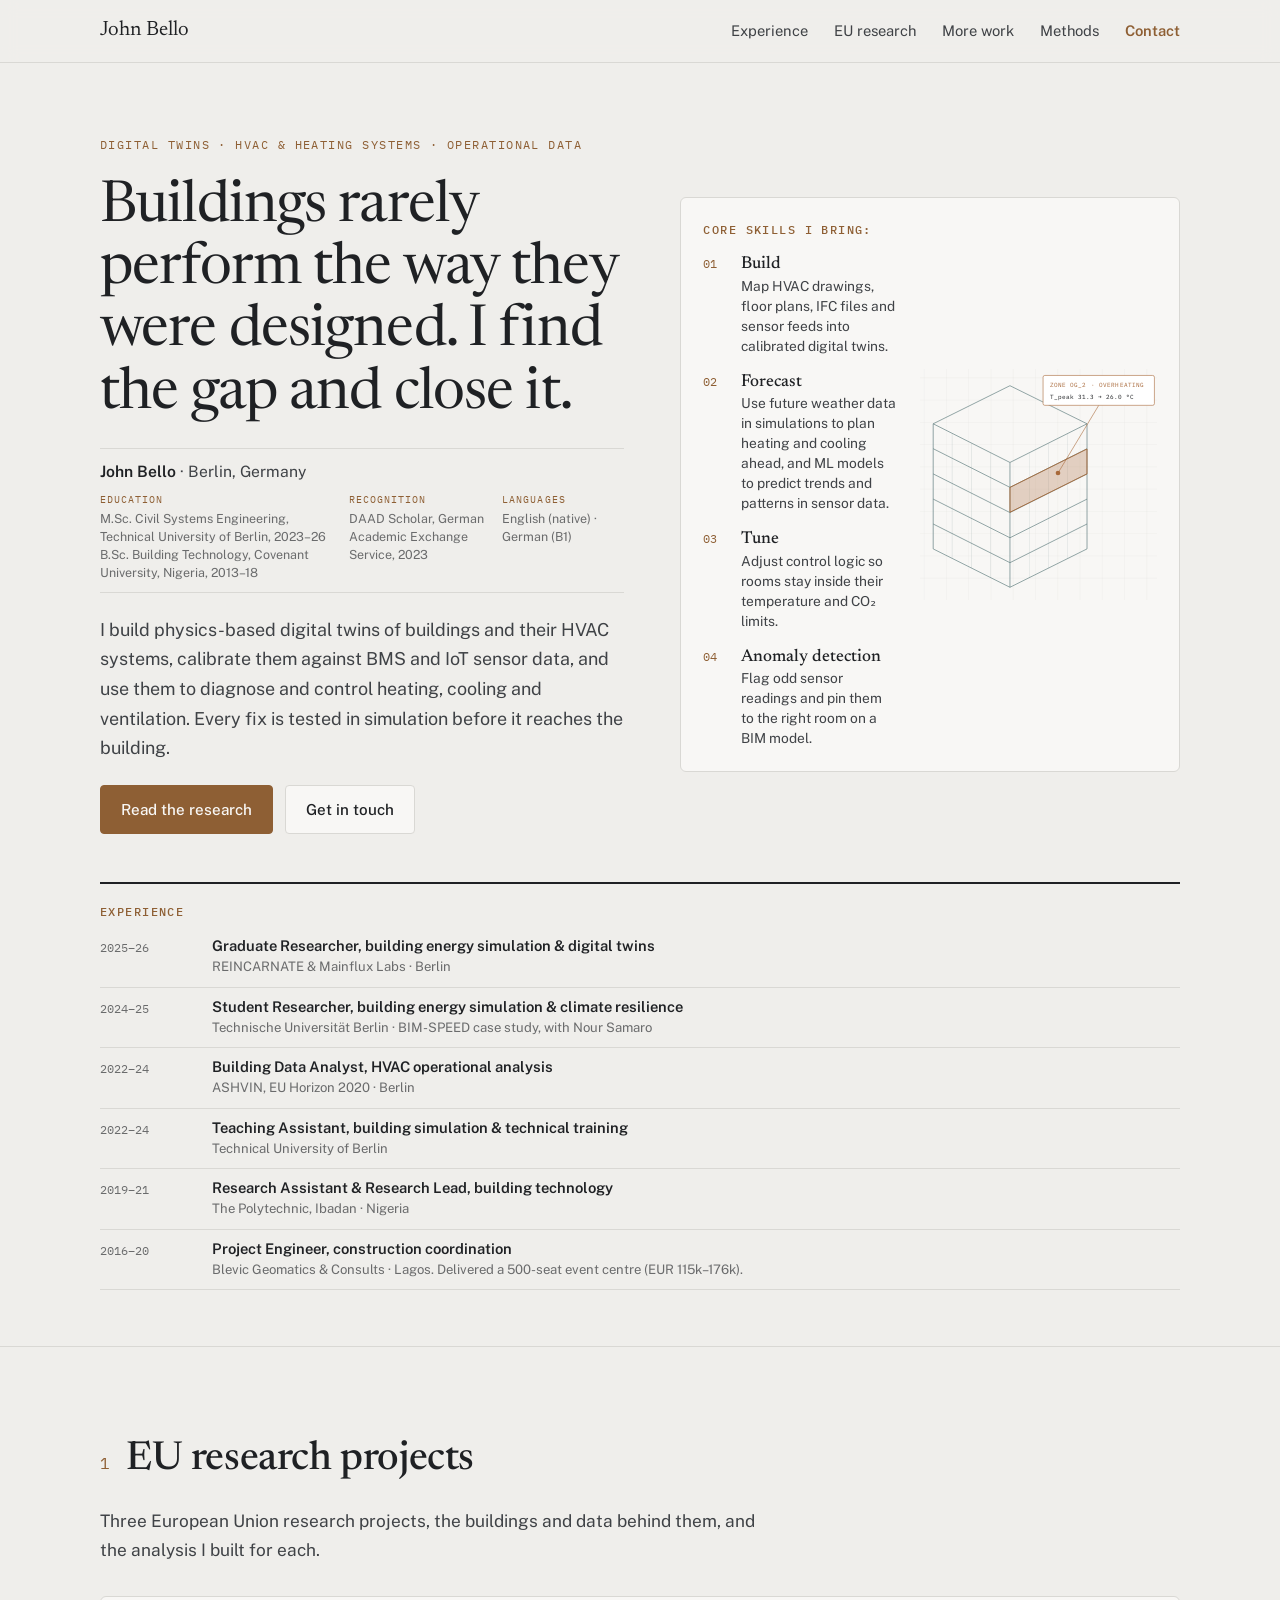
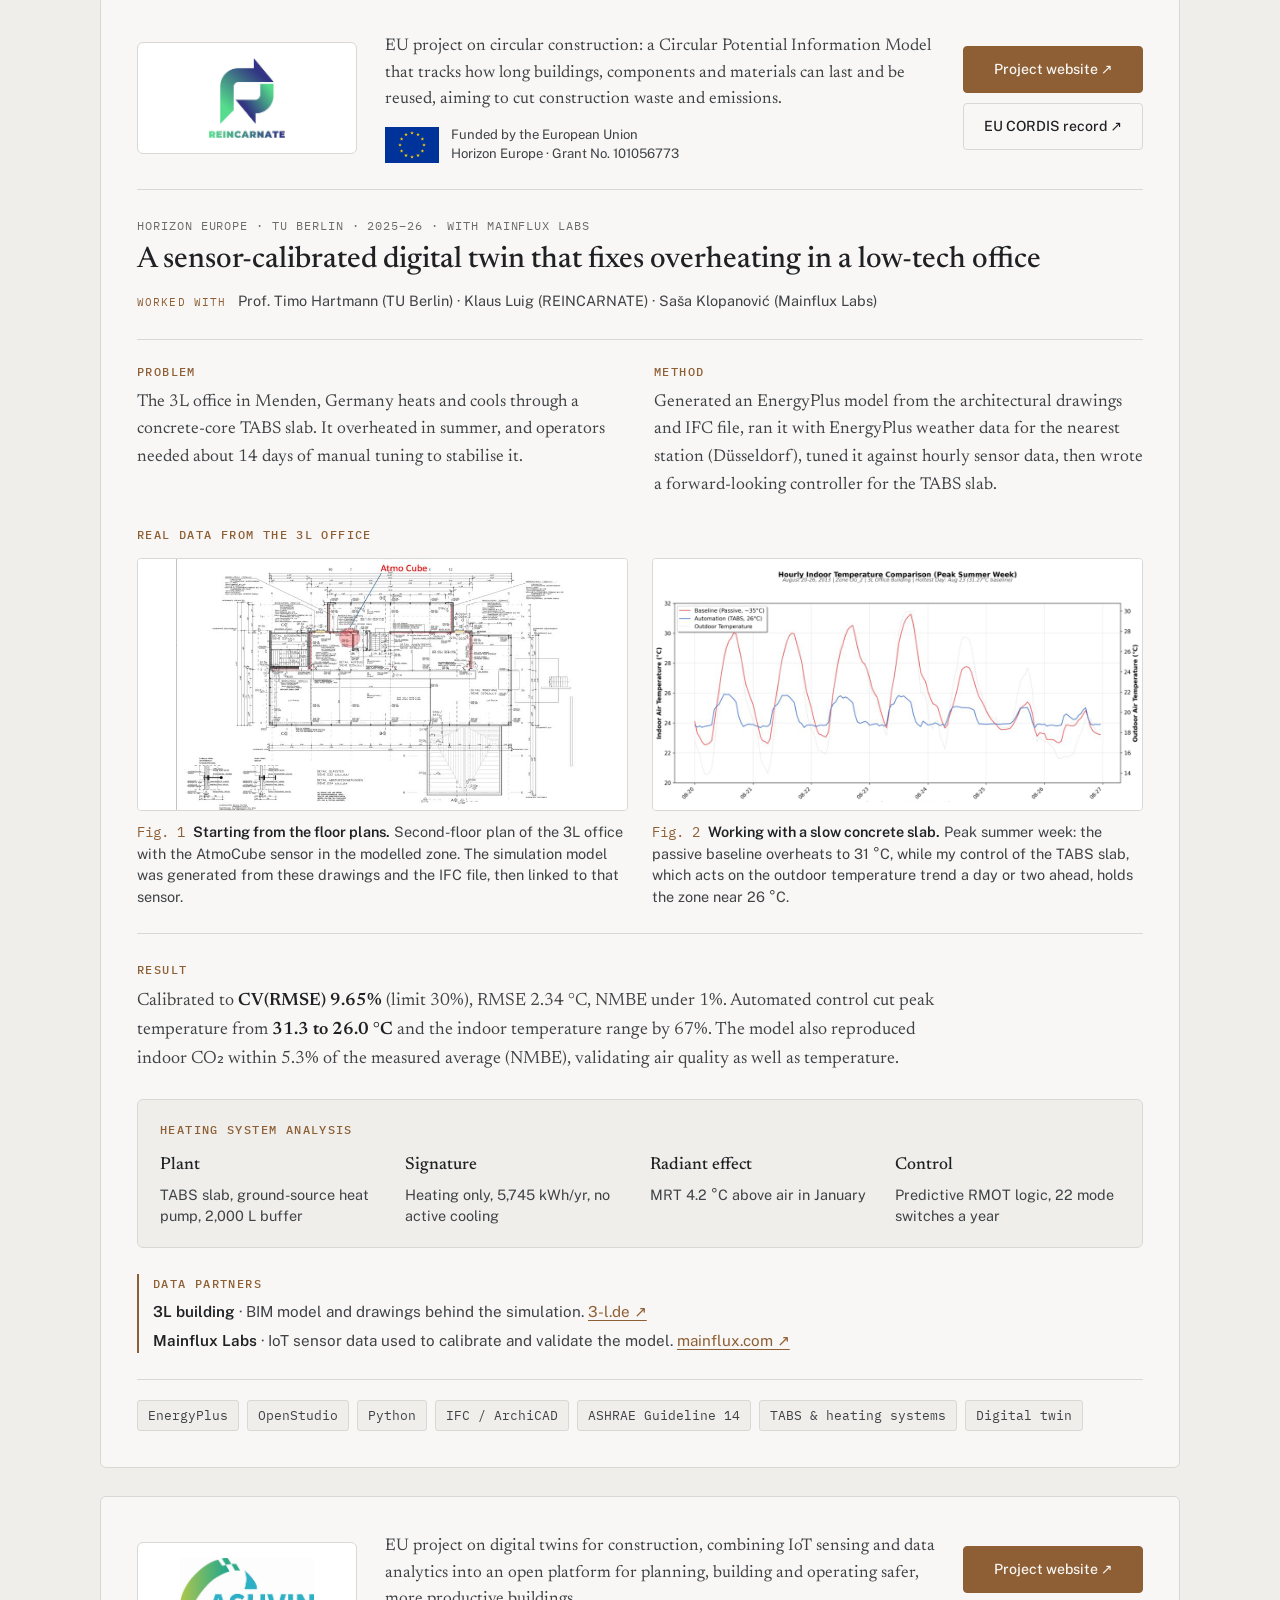
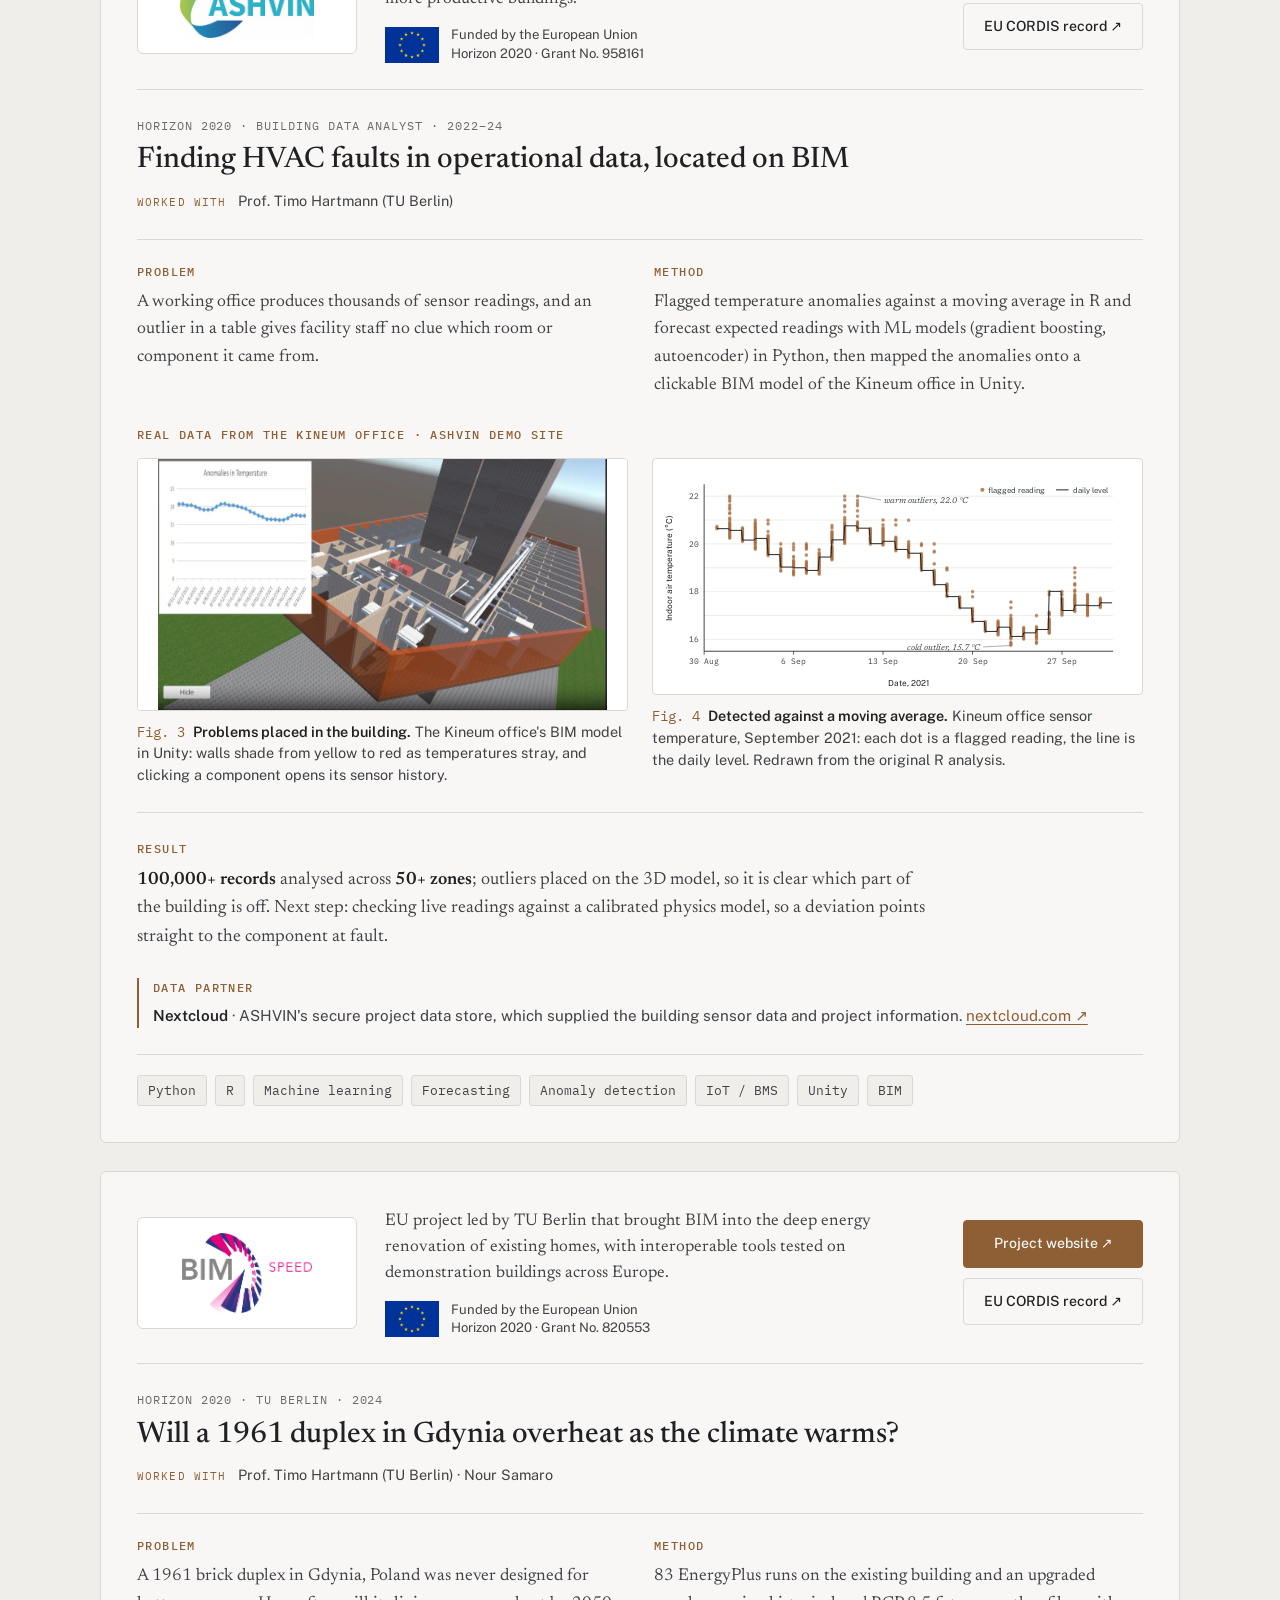
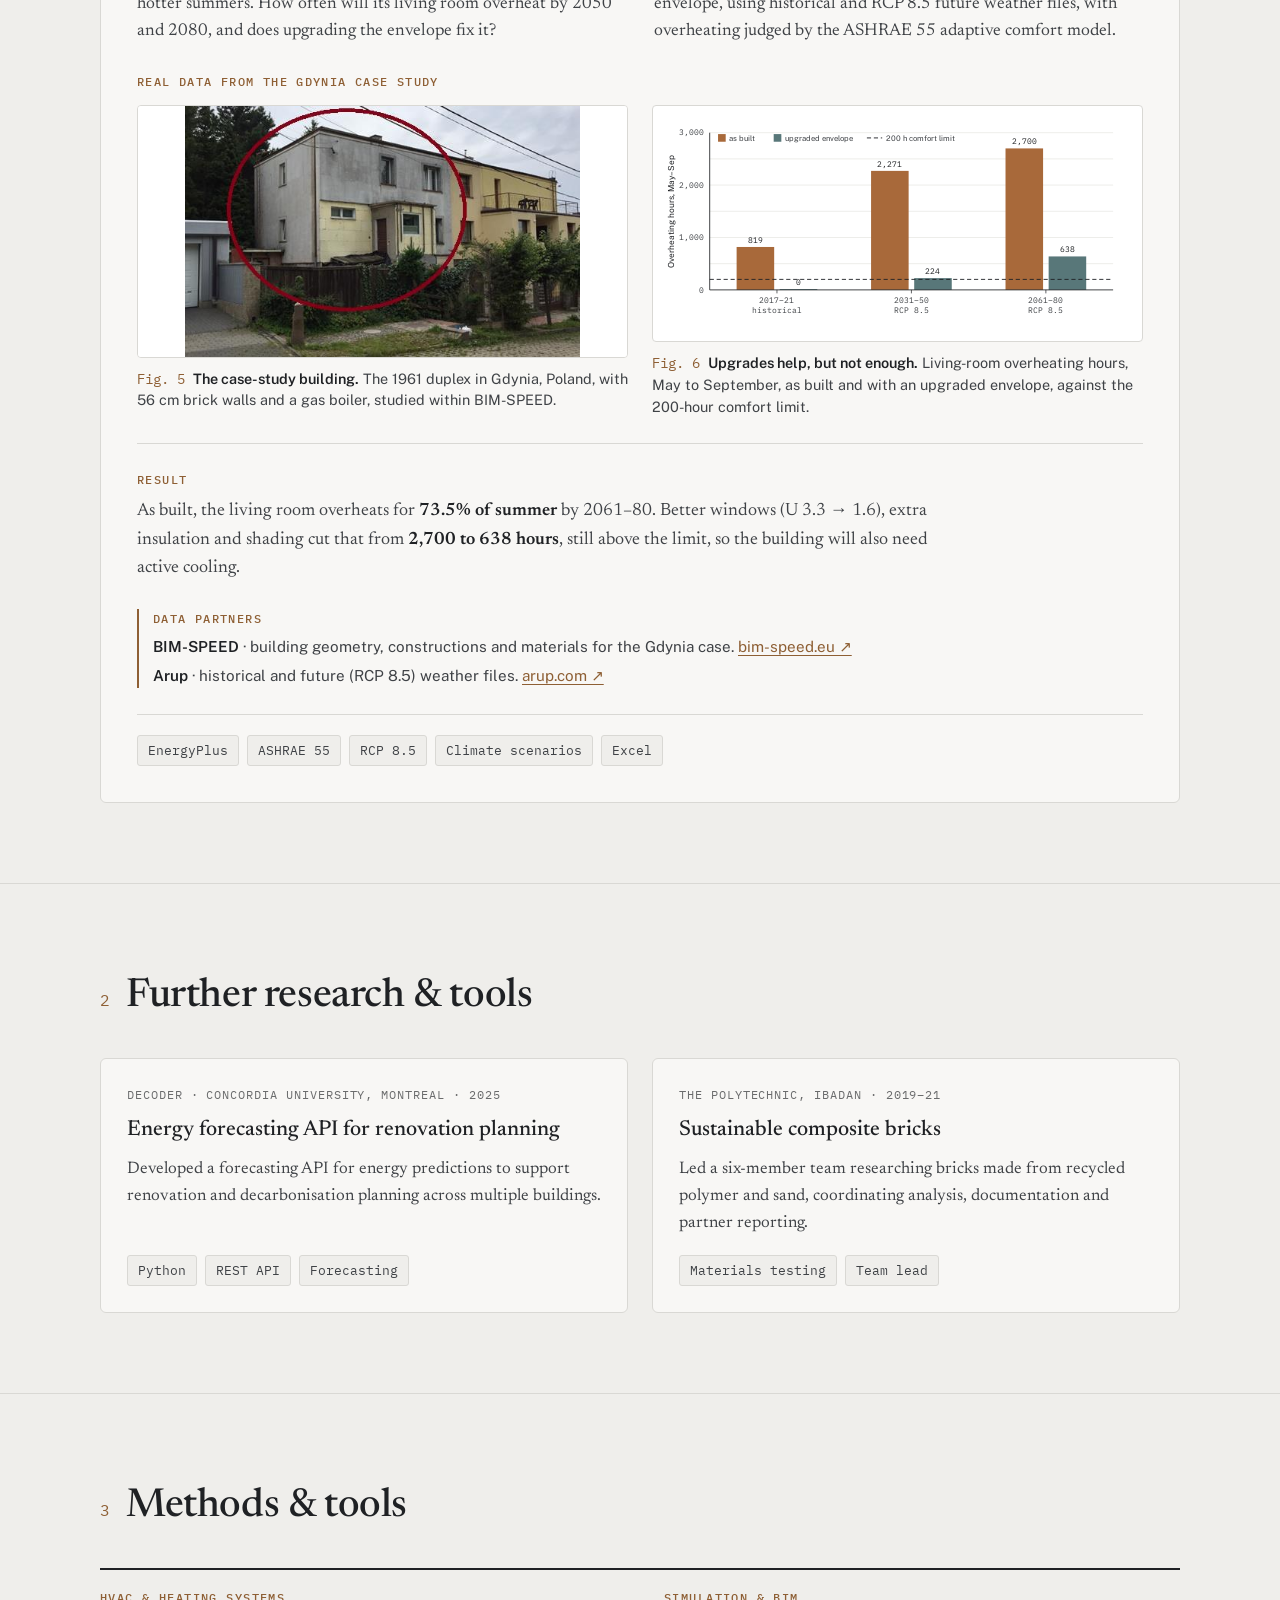
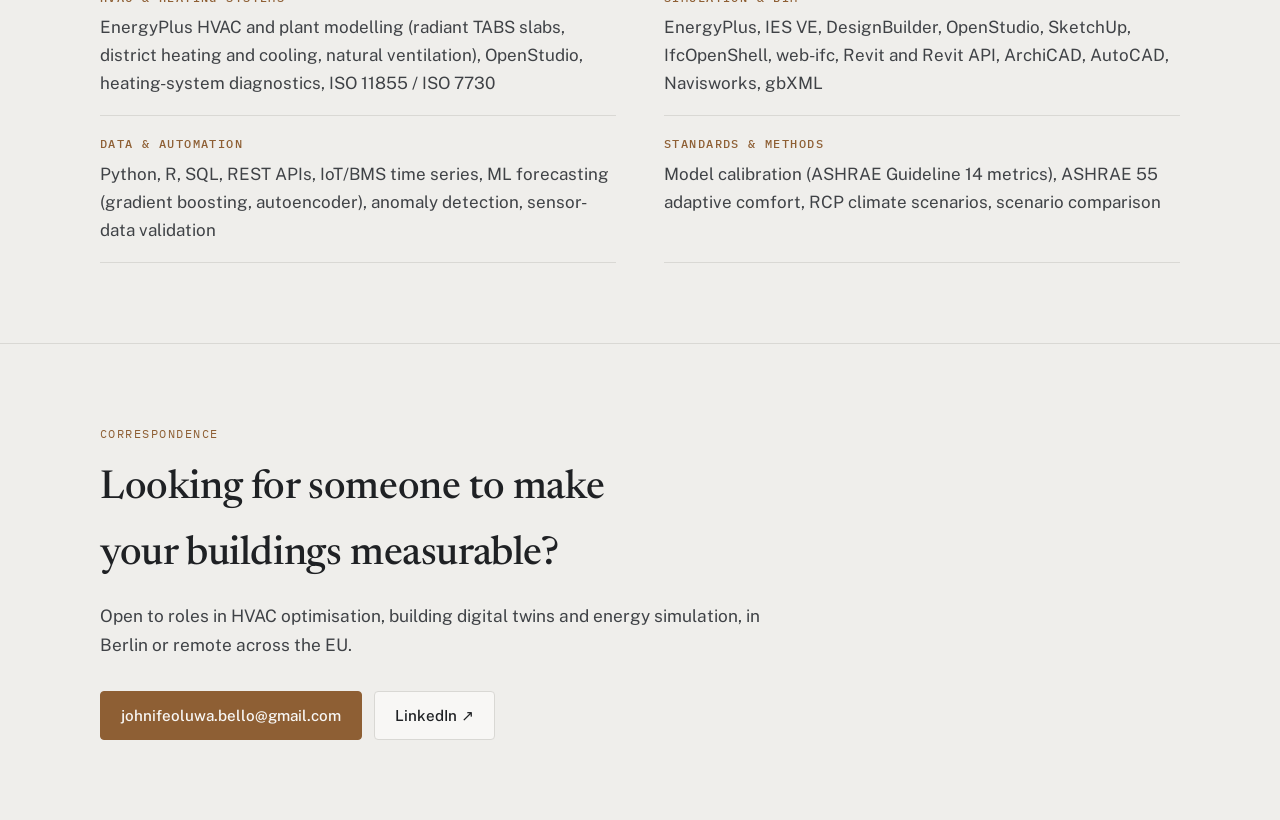
==== index.html @ e7c0c0ab "Keep anomaly detection wording in ASHVIN method alongside ML forecasting" ====
<!doctype html>
<html lang="en">
<head>
  <meta charset="utf-8">
  <meta name="viewport" content="width=device-width, initial-scale=1, viewport-fit=cover">
  <meta name="color-scheme" content="light">
  <title>John Bello · Building Performance</title>
  <meta name="description" content="John Bello: building energy simulation, HVAC data analysis and digital twins. Calibrated models, climate-resilience studies and BIM automation. Berlin.">
  <meta property="og:title" content="John Bello · Building Performance">
  <meta property="og:description" content="Calibrated digital twins, HVAC fault detection and overheating studies from three EU research projects. Berlin, Germany.">
  <meta property="og:type" content="website">
  <meta property="og:url" content="https://jbellocode.github.io/portfolio/">
  <meta property="og:image" content="https://jbellocode.github.io/portfolio/assets/og-preview.jpg">
  <meta property="og:image:width" content="1200">
  <meta property="og:image:height" content="627">
  <meta name="twitter:card" content="summary_large_image">
  <link rel="preconnect" href="https://fonts.googleapis.com">
  <link rel="preconnect" href="https://fonts.gstatic.com" crossorigin>
  <link href="https://fonts.googleapis.com/css2?family=Newsreader:ital,opsz,wght@0,6..72,400;0,6..72,500;1,6..72,400&family=Public+Sans:wght@400;500;600;700&family=IBM+Plex+Mono:wght@400;500&display=swap" rel="stylesheet">
  <link rel="stylesheet" href="style.css">
</head>
<body>
  <header class="masthead">
    <div class="wrap bar">
      <a class="brand" href="#top">John Bello</a>
      <nav aria-label="Sections">
        <a href="#experience">Experience</a>
        <a href="#research">EU research</a>
        <a href="#more">More work</a>
        <a href="#methods">Methods</a>
        <a class="nav-cta" href="#contact">Contact</a>
      </nav>
    </div>
  </header>

  <main id="top">
    <!-- Title block, like the first page of a paper -->
    <section class="hero">
      <div class="wrap hero-grid">
        <div class="hero-text">
          <p class="kicker">Digital twins · HVAC &amp; heating systems · Operational data</p>
          <h1>Buildings rarely perform the way they were designed. I find the gap and close it.</h1>
          <div class="byline">
            <p class="by-name"><strong>John Bello</strong> · Berlin, Germany</p>
            <dl class="by-creds">
              <div><dt>Education</dt><dd>M.Sc. Civil Systems Engineering, Technical University of Berlin, 2023–26<br>B.Sc. Building Technology, Covenant University, Nigeria, 2013–18</dd></div>
              <div><dt>Recognition</dt><dd>DAAD Scholar, German Academic Exchange Service, 2023</dd></div>
              <div><dt>Languages</dt><dd>English (native) · German (B1)</dd></div>
            </dl>
          </div>
          <p class="lede">I build physics-based digital twins of buildings and their HVAC systems, calibrate them against BMS and IoT sensor data, and use them to diagnose and control heating, cooling and ventilation. Every fix is tested in simulation before it reaches the building.</p>
          <div class="actions">
            <a class="btn primary" href="#research">Read the research</a>
            <a class="btn" href="#contact">Get in touch</a>
          </div>
        </div>

        <figure class="hero-card" aria-label="Core skills">
          <div class="skills-col">
            <h2 class="skills-h">Core skills I bring:</h2>
          <ol class="steps">
            <li><span class="step-no">01</span><div><h3>Build</h3><p>Map HVAC drawings, floor plans, IFC files and sensor feeds into calibrated digital twins.</p></div></li>
            <li><span class="step-no">02</span><div><h3>Forecast</h3><p>Use future weather data in simulations to plan heating and cooling ahead, and ML models to predict trends and patterns in sensor data.</p></div></li>
            <li><span class="step-no">03</span><div><h3>Tune</h3><p>Adjust control logic so rooms stay inside their temperature and CO₂ limits.</p></div></li>
            <li><span class="step-no">04</span><div><h3>Anomaly detection</h3><p>Flag odd sensor readings and pin them to the right room on a BIM model.</p></div></li>
          </ol>
          </div>
          <div class="iso">
            <svg viewBox="0 0 810 790" role="img" aria-label="Wireframe of a four-storey building with one zone highlighted: zone OG_2, peak temperature cut from 31.3 to 26.0 °C">
              <g class="iso-bg"><line x1="0" y1="30" x2="810" y2="30"/><line x1="0" y1="106" x2="810" y2="106"/><line x1="0" y1="182" x2="810" y2="182"/><line x1="0" y1="258" x2="810" y2="258"/><line x1="0" y1="334" x2="810" y2="334"/><line x1="0" y1="410" x2="810" y2="410"/><line x1="0" y1="486" x2="810" y2="486"/><line x1="0" y1="562" x2="810" y2="562"/><line x1="0" y1="638" x2="810" y2="638"/><line x1="0" y1="714" x2="810" y2="714"/><line x1="14" y1="0" x2="14" y2="790"/><line x1="90" y1="0" x2="90" y2="790"/><line x1="166" y1="0" x2="166" y2="790"/><line x1="242" y1="0" x2="242" y2="790"/><line x1="318" y1="0" x2="318" y2="790"/><line x1="394" y1="0" x2="394" y2="790"/><line x1="470" y1="0" x2="470" y2="790"/><line x1="546" y1="0" x2="546" y2="790"/><line x1="622" y1="0" x2="622" y2="790"/><line x1="698" y1="0" x2="698" y2="790"/><line x1="774" y1="0" x2="774" y2="790"/></g>
              <g class="iso-mull"><line x1="110" y1="220" x2="110" y2="646"/><line x1="176" y1="253" x2="176" y2="680"/><line x1="241" y1="286" x2="241" y2="712"/><line x1="373" y1="286" x2="373" y2="712"/><line x1="438" y1="253" x2="438" y2="680"/><line x1="504" y1="220" x2="504" y2="647"/></g>
              <g class="iso-line">
                <polygon points="45,187 307,57 570,187 307,319"/>
                <line x1="45" y1="187" x2="45" y2="614"/><line x1="307" y1="319" x2="307" y2="745"/><line x1="570" y1="187" x2="570" y2="614"/>
                <polyline points="45,614 307,745 570,614"/>
                <polyline points="45,272 307,404 570,272"/><polyline points="45,358 307,490 570,358"/><polyline points="45,444 307,576 570,444"/><polyline points="45,529 307,661 570,529"/>
              </g>
              <polygon class="iso-zone" points="307,404 570,273 570,358 307,489"/>
              <line class="iso-lead" x1="471" y1="355" x2="610" y2="124"/>
              <circle class="iso-dot" cx="471" cy="355" r="8"/>
              <rect class="iso-tag" x="420" y="22" width="380" height="102" rx="6"/>
              <text class="iso-t1" x="442" y="62">ZONE OG_2 · OVERHEATING</text>
              <text class="iso-t2" x="442" y="102">T_peak 31.3 → 26.0 °C</text>
            </svg>
          </div>
        </figure>
      </div>

      <div class="wrap">
        <div class="exp-strip" id="experience">
          <h2 class="skills-h">Experience</h2>
          <ol class="cv cv-compact">
          <li><span class="when">2025–26</span><div><h3>Graduate Researcher, building energy simulation &amp; digital twins</h3><p class="org">REINCARNATE &amp; Mainflux Labs · Berlin</p></div></li>
          <li><span class="when">2024–25</span><div><h3>Student Researcher, building energy simulation &amp; climate resilience</h3><p class="org">Technische Universität Berlin · BIM-SPEED case study, with Nour Samaro</p></div></li>
          <li><span class="when">2022–24</span><div><h3>Building Data Analyst, HVAC operational analysis</h3><p class="org">ASHVIN, EU Horizon 2020 · Berlin</p></div></li>
          <li><span class="when">2022–24</span><div><h3>Teaching Assistant, building simulation &amp; technical training</h3><p class="org">Technical University of Berlin</p></div></li>
          <li><span class="when">2019–21</span><div><h3>Research Assistant &amp; Research Lead, building technology</h3><p class="org">The Polytechnic, Ibadan · Nigeria</p></div></li>
          <li><span class="when">2016–20</span><div><h3>Project Engineer, construction coordination</h3><p class="org">Blevic Geomatics &amp; Consults · Lagos. Delivered a 500-seat event centre (EUR 115k–176k).</p></div></li>
        </ol>
        </div>
      </div>
    </section>


    <!-- 1. EU research projects -->
    <section class="sec" id="research">
      <div class="wrap">
        <div class="sec-head">
          <span class="sec-no">1</span>
          <h2>EU research projects</h2>
        </div>
        <p class="sec-intro">Three European Union research projects, the buildings and data behind them, and the analysis I built for each.</p>

        <article class="paper">
          <div class="proj">
            <a class="proj-logo" href="https://www.reincarnate-project.eu/" target="_blank" rel="noopener" aria-label="REINCARNATE project website">
              <img src="assets/logos/reincarnate.png" alt="REINCARNATE logo" onerror="this.parentNode.classList.add('nologo');this.remove()">
              <span class="logo-fallback">REINCARNATE</span>
            </a>
            <div class="proj-info">
              <p class="proj-desc">EU project on circular construction: a Circular Potential Information Model that tracks how long buildings, components and materials can last and be reused, aiming to cut construction waste and emissions.</p>
              <div class="proj-fund"><svg class="eu-flag" viewBox="0 0 810 540" role="img" aria-label="Flag of the European Union"><rect width="810" height="540" fill="#039"/><g fill="#fc0"><polygon points="405.0,60.0 411.7,80.7 433.5,80.7 415.9,93.5 422.6,114.3 405.0,101.5 387.4,114.3 394.1,93.5 376.5,80.7 398.3,80.7"/><polygon points="495.0,84.1 501.7,104.8 523.5,104.8 505.9,117.7 512.6,138.4 495.0,125.6 477.4,138.4 484.1,117.7 466.5,104.8 488.3,104.8"/><polygon points="560.9,150.0 567.6,170.7 589.4,170.7 571.8,183.5 578.5,204.3 560.9,191.5 543.3,204.3 550.0,183.5 532.4,170.7 554.1,170.7"/><polygon points="585.0,240.0 591.7,260.7 613.5,260.7 595.9,273.5 602.6,294.3 585.0,281.5 567.4,294.3 574.1,273.5 556.5,260.7 578.3,260.7"/><polygon points="560.9,330.0 567.6,350.7 589.4,350.7 571.8,363.5 578.5,384.3 560.9,371.5 543.3,384.3 550.0,363.5 532.4,350.7 554.1,350.7"/><polygon points="495.0,395.9 501.7,416.6 523.5,416.6 505.9,429.4 512.6,450.2 495.0,437.3 477.4,450.2 484.1,429.4 466.5,416.6 488.3,416.6"/><polygon points="405.0,420.0 411.7,440.7 433.5,440.7 415.9,453.5 422.6,474.3 405.0,461.5 387.4,474.3 394.1,453.5 376.5,440.7 398.3,440.7"/><polygon points="315.0,395.9 321.7,416.6 343.5,416.6 325.9,429.4 332.6,450.2 315.0,437.3 297.4,450.2 304.1,429.4 286.5,416.6 308.3,416.6"/><polygon points="249.1,330.0 255.9,350.7 277.6,350.7 260.0,363.5 266.7,384.3 249.1,371.5 231.5,384.3 238.2,363.5 220.6,350.7 242.4,350.7"/><polygon points="225.0,240.0 231.7,260.7 253.5,260.7 235.9,273.5 242.6,294.3 225.0,281.5 207.4,294.3 214.1,273.5 196.5,260.7 218.3,260.7"/><polygon points="249.1,150.0 255.9,170.7 277.6,170.7 260.0,183.5 266.7,204.3 249.1,191.5 231.5,204.3 238.2,183.5 220.6,170.7 242.4,170.7"/><polygon points="315.0,84.1 321.7,104.8 343.5,104.8 325.9,117.7 332.6,138.4 315.0,125.6 297.4,138.4 304.1,117.7 286.5,104.8 308.3,104.8"/></g></svg><span>Funded by the European Union<br>Horizon Europe · Grant No. 101056773</span></div>
            </div>
            <div class="proj-links">
              <a class="btn primary" href="https://www.reincarnate-project.eu/" target="_blank" rel="noopener">Project website ↗</a>
              <a class="btn" href="https://cordis.europa.eu/project/id/101056773" target="_blank" rel="noopener">EU CORDIS record ↗</a>
            </div>
          </div>
          <header class="paper-head">
            <div>
              <p class="paper-meta">Horizon Europe · TU Berlin · 2025–26 · with Mainflux Labs</p>
              <h3>A sensor-calibrated digital twin that fixes overheating in a low-tech office</h3>
              <p class="collab"><span>Worked with</span> Prof. Timo Hartmann (TU Berlin) · Klaus Luig (REINCARNATE) · Saša Klopanović (Mainflux Labs)</p>
            </div>
          </header>
          <div class="abstract two">
            <div><h4>Problem</h4><p>The 3L office in Menden, Germany heats and cools through a concrete-core TABS slab. It overheated in summer, and operators needed about 14 days of manual tuning to stabilise it.</p></div>
            <div><h4>Method</h4><p>Generated an EnergyPlus model from the architectural drawings and IFC file, ran it with EnergyPlus weather data for the nearest station (Düsseldorf), tuned it against hourly sensor data, then wrote a forward-looking controller for the TABS slab.</p></div>
          </div>
          <div class="feature-figs">
            <p class="gal-h">Real data from the 3L office</p>
            <div class="feat-grid">
              <figure class="feat">
                <button type="button" class="zoom" data-full="assets/figures/floor-plan-sensor.png" aria-label="Enlarge: floor plan of the 3L office with the sensor location"><img src="assets/figures/floor-plan-sensor.png" alt="Second-floor plan of the 3L office with the AtmoCube sensor marked in the modelled zone" loading="lazy"></button>
                <figcaption><span class="fig">Fig. 1</span> <strong>Starting from the floor plans.</strong> Second-floor plan of the 3L office with the AtmoCube sensor in the modelled zone. The simulation model was generated from these drawings and the IFC file, then linked to that sensor.</figcaption>
              </figure>
              <figure class="feat">
                <button type="button" class="zoom" data-full="assets/figures/peak-week-control.jpg" aria-label="Enlarge: peak summer week, passive baseline against automated TABS control"><img src="assets/figures/peak-week-control.jpg" alt="Peak summer week in the 3L office: passive baseline peaks at 31 °C, automated TABS control holds about 26 °C" loading="lazy"></button>
                <figcaption><span class="fig">Fig. 2</span> <strong>Working with a slow concrete slab.</strong> Peak summer week: the passive baseline overheats to 31 °C, while my control of the TABS slab, which acts on the outdoor temperature trend a day or two ahead, holds the zone near 26 °C.</figcaption>
              </figure>
            </div>
          </div>
          <div class="result-row">
            <div><h4>Result</h4><p>Calibrated to <strong>CV(RMSE) 9.65%</strong> (limit 30%), RMSE 2.34 °C, NMBE under 1%. Automated control cut peak temperature from <strong>31.3 to 26.0 °C</strong> and the indoor temperature range by 67%. The model also reproduced indoor CO₂ within 5.3% of the measured average (NMBE), validating air quality as well as temperature.</p></div>
          </div>
          <div class="system">
            <h4>Heating system analysis</h4>
            <dl>
              <div><dt>Plant</dt><dd>TABS slab, ground-source heat pump, 2,000 L buffer</dd></div>
              <div><dt>Signature</dt><dd>Heating only, 5,745 kWh/yr, no active cooling</dd></div>
              <div><dt>Radiant effect</dt><dd>MRT 4.2 °C above air in January</dd></div>
              <div><dt>Control</dt><dd>Predictive RMOT logic, 22 mode switches a year</dd></div>
            </dl>
          </div>
          <div class="partners-mini">
            <h4>Data partners</h4>
            <ul>
              <li><strong>3L building</strong> · BIM model and drawings behind the simulation. <a href="http://www.3-l.de/" target="_blank" rel="noopener">3-l.de ↗</a></li>
              <li><strong>Mainflux Labs</strong> · IoT sensor data used to calibrate and validate the model. <a href="https://mainflux.com/" target="_blank" rel="noopener">mainflux.com ↗</a></li>
            </ul>
          </div>
          <footer class="paper-foot">
            <ul class="tags"><li>EnergyPlus</li><li>OpenStudio</li><li>Python</li><li>IFC / ArchiCAD</li><li>ASHRAE Guideline 14</li><li>TABS &amp; heating systems</li><li>Digital twin</li></ul>
          </footer>
        </article>

        <article class="paper">
          <div class="proj">
            <a class="proj-logo" href="https://www.ashvin.eu/" target="_blank" rel="noopener" aria-label="ASHVIN project website">
              <img src="assets/logos/ashvin.png" alt="ASHVIN logo" onerror="this.parentNode.classList.add('nologo');this.remove()">
              <span class="logo-fallback">ASHVIN</span>
            </a>
            <div class="proj-info">
              <p class="proj-desc">EU project on digital twins for construction, combining IoT sensing and data analytics into an open platform for planning, building and operating safer, more productive buildings.</p>
              <div class="proj-fund"><svg class="eu-flag" viewBox="0 0 810 540" role="img" aria-label="Flag of the European Union"><rect width="810" height="540" fill="#039"/><g fill="#fc0"><polygon points="405.0,60.0 411.7,80.7 433.5,80.7 415.9,93.5 422.6,114.3 405.0,101.5 387.4,114.3 394.1,93.5 376.5,80.7 398.3,80.7"/><polygon points="495.0,84.1 501.7,104.8 523.5,104.8 505.9,117.7 512.6,138.4 495.0,125.6 477.4,138.4 484.1,117.7 466.5,104.8 488.3,104.8"/><polygon points="560.9,150.0 567.6,170.7 589.4,170.7 571.8,183.5 578.5,204.3 560.9,191.5 543.3,204.3 550.0,183.5 532.4,170.7 554.1,170.7"/><polygon points="585.0,240.0 591.7,260.7 613.5,260.7 595.9,273.5 602.6,294.3 585.0,281.5 567.4,294.3 574.1,273.5 556.5,260.7 578.3,260.7"/><polygon points="560.9,330.0 567.6,350.7 589.4,350.7 571.8,363.5 578.5,384.3 560.9,371.5 543.3,384.3 550.0,363.5 532.4,350.7 554.1,350.7"/><polygon points="495.0,395.9 501.7,416.6 523.5,416.6 505.9,429.4 512.6,450.2 495.0,437.3 477.4,450.2 484.1,429.4 466.5,416.6 488.3,416.6"/><polygon points="405.0,420.0 411.7,440.7 433.5,440.7 415.9,453.5 422.6,474.3 405.0,461.5 387.4,474.3 394.1,453.5 376.5,440.7 398.3,440.7"/><polygon points="315.0,395.9 321.7,416.6 343.5,416.6 325.9,429.4 332.6,450.2 315.0,437.3 297.4,450.2 304.1,429.4 286.5,416.6 308.3,416.6"/><polygon points="249.1,330.0 255.9,350.7 277.6,350.7 260.0,363.5 266.7,384.3 249.1,371.5 231.5,384.3 238.2,363.5 220.6,350.7 242.4,350.7"/><polygon points="225.0,240.0 231.7,260.7 253.5,260.7 235.9,273.5 242.6,294.3 225.0,281.5 207.4,294.3 214.1,273.5 196.5,260.7 218.3,260.7"/><polygon points="249.1,150.0 255.9,170.7 277.6,170.7 260.0,183.5 266.7,204.3 249.1,191.5 231.5,204.3 238.2,183.5 220.6,170.7 242.4,170.7"/><polygon points="315.0,84.1 321.7,104.8 343.5,104.8 325.9,117.7 332.6,138.4 315.0,125.6 297.4,138.4 304.1,117.7 286.5,104.8 308.3,104.8"/></g></svg><span>Funded by the European Union<br>Horizon 2020 · Grant No. 958161</span></div>
            </div>
            <div class="proj-links">
              <a class="btn primary" href="https://www.ashvin.eu/" target="_blank" rel="noopener">Project website ↗</a>
              <a class="btn" href="https://cordis.europa.eu/project/id/958161" target="_blank" rel="noopener">EU CORDIS record ↗</a>
            </div>
          </div>
          <header class="paper-head">
            <div>
              <p class="paper-meta">Horizon 2020 · Building data analyst · 2022–24</p>
              <h3>Finding HVAC faults in operational data, located on BIM</h3>
              <p class="collab"><span>Worked with</span> Prof. Timo Hartmann (TU Berlin)</p>
            </div>
          </header>
          <div class="abstract two">
            <div><h4>Problem</h4><p>A working office produces thousands of sensor readings, and an outlier in a table gives facility staff no clue which room or component it came from.</p></div>
            <div><h4>Method</h4><p>Flagged temperature anomalies against a moving average in R and forecast expected readings with ML models (gradient boosting, autoencoder) in Python, then mapped the anomalies onto a clickable BIM model of the Kineum office in Unity.</p></div>
          </div>
          <div class="feature-figs">
            <p class="gal-h">Real data from the Kineum office · ASHVIN demo site</p>
            <div class="feat-grid">
              <figure class="feat">
                <button type="button" class="zoom" data-full="assets/figures/ashvin-unity-anomalies.jpg" aria-label="Enlarge: Unity model of the Kineum office coloured by temperature anomaly"><img src="assets/figures/ashvin-unity-anomalies.jpg" alt="3D BIM model of the Kineum office in Unity, floor shaded orange by temperature anomaly, with an anomaly chart pop-up" loading="lazy"></button>
                <figcaption><span class="fig">Fig. 3</span> <strong>Problems placed in the building.</strong> The Kineum office's BIM model in Unity: walls shade from yellow to red as temperatures stray, and clicking a component opens its sensor history.</figcaption>
              </figure>
              <figure class="feat an-fig">
                <div class="an-plot"><svg viewBox="0 0 680 318" role="img" aria-label="Kineum office indoor temperature, 31 August to 30 September 2021: flagged sensor readings and daily level. Readings range from about 15.7 to 22 °C; the level falls from about 20.6 °C in early September to about 16 °C around 23 September."><g class="an-grid"><line x1="62" y1="244.9" x2="650" y2="244.9"/><line x1="62" y1="210.6" x2="650" y2="210.6"/><line x1="62" y1="176.3" x2="650" y2="176.3"/><line x1="62" y1="142.0" x2="650" y2="142.0"/><line x1="62" y1="107.7" x2="650" y2="107.7"/><line x1="62" y1="73.4" x2="650" y2="73.4"/><line x1="62" y1="39.1" x2="650" y2="39.1"/></g><g class="an-tick"><text x="54" y="248.9" text-anchor="end">16</text><text x="54" y="180.3" text-anchor="end">18</text><text x="54" y="111.7" text-anchor="end">20</text><text x="54" y="43.1" text-anchor="end">22</text></g><g class="an-tick"><line class="an-tk" x1="62.0" y1="262" x2="62.0" y2="267"/><text x="62.0" y="281" text-anchor="middle">30 Aug</text><line class="an-tk" x1="190.6" y1="262" x2="190.6" y2="267"/><text x="190.6" y="281" text-anchor="middle">6 Sep</text><line class="an-tk" x1="319.2" y1="262" x2="319.2" y2="267"/><text x="319.2" y="281" text-anchor="middle">13 Sep</text><line class="an-tk" x1="447.9" y1="262" x2="447.9" y2="267"/><text x="447.9" y="281" text-anchor="middle">20 Sep</text><line class="an-tk" x1="576.5" y1="262" x2="576.5" y2="267"/><text x="576.5" y="281" text-anchor="middle">27 Sep</text></g><path class="an-frame" d="M62 22 V262 H650"/><g class="an-dot"><circle cx="80.4" cy="86.1" r="2.3"/><circle cx="80.4" cy="85.1" r="2.3"/><circle cx="80.4" cy="84.1" r="2.3"/><circle cx="80.4" cy="83.0" r="2.3"/><circle cx="80.4" cy="82.0" r="2.3"/><circle cx="98.8" cy="99.8" r="2.3"/><circle cx="98.8" cy="98.8" r="2.3"/><circle cx="98.8" cy="97.8" r="2.3"/><circle cx="98.8" cy="96.7" r="2.3"/><circle cx="98.8" cy="95.7" r="2.3"/><circle cx="98.8" cy="94.7" r="2.3"/><circle cx="98.8" cy="93.7" r="2.3"/><circle cx="98.8" cy="92.6" r="2.3"/><circle cx="98.8" cy="91.6" r="2.3"/><circle cx="98.8" cy="90.6" r="2.3"/><circle cx="98.8" cy="89.5" r="2.3"/><circle cx="98.8" cy="88.5" r="2.3"/><circle cx="98.8" cy="87.5" r="2.3"/><circle cx="98.8" cy="86.5" r="2.3"/><circle cx="98.8" cy="85.4" r="2.3"/><circle cx="98.8" cy="84.4" r="2.3"/><circle cx="98.8" cy="83.4" r="2.3"/><circle cx="98.8" cy="82.3" r="2.3"/><circle cx="98.8" cy="81.3" r="2.3"/><circle cx="98.8" cy="80.3" r="2.3"/><circle cx="98.8" cy="79.3" r="2.3"/><circle cx="98.8" cy="78.2" r="2.3"/><circle cx="98.8" cy="77.2" r="2.3"/><circle cx="98.8" cy="76.2" r="2.3"/><circle cx="98.8" cy="73.8" r="2.3"/><circle cx="98.8" cy="72.7" r="2.3"/><circle cx="98.8" cy="71.0" r="2.3"/><circle cx="98.8" cy="70.0" r="2.3"/><circle cx="98.8" cy="64.5" r="2.3"/><circle cx="98.8" cy="63.5" r="2.3"/><circle cx="98.8" cy="62.5" r="2.3"/><circle cx="98.8" cy="58.3" r="2.3"/><circle cx="98.8" cy="57.3" r="2.3"/><circle cx="98.8" cy="55.6" r="2.3"/><circle cx="98.8" cy="54.6" r="2.3"/><circle cx="98.8" cy="52.2" r="2.3"/><circle cx="98.8" cy="51.1" r="2.3"/><circle cx="98.8" cy="46.7" r="2.3"/><circle cx="98.8" cy="45.7" r="2.3"/><circle cx="98.8" cy="44.6" r="2.3"/><circle cx="98.8" cy="42.2" r="2.3"/><circle cx="98.8" cy="41.2" r="2.3"/><circle cx="98.8" cy="39.8" r="2.3"/><circle cx="98.8" cy="38.5" r="2.3"/><circle cx="117.1" cy="104.6" r="2.3"/><circle cx="117.1" cy="103.6" r="2.3"/><circle cx="117.1" cy="102.6" r="2.3"/><circle cx="117.1" cy="101.5" r="2.3"/><circle cx="117.1" cy="100.5" r="2.3"/><circle cx="117.1" cy="99.5" r="2.3"/><circle cx="117.1" cy="98.5" r="2.3"/><circle cx="117.1" cy="97.4" r="2.3"/><circle cx="117.1" cy="96.4" r="2.3"/><circle cx="117.1" cy="95.4" r="2.3"/><circle cx="117.1" cy="94.3" r="2.3"/><circle cx="117.1" cy="93.3" r="2.3"/><circle cx="117.1" cy="92.3" r="2.3"/><circle cx="117.1" cy="91.3" r="2.3"/><circle cx="117.1" cy="90.2" r="2.3"/><circle cx="117.1" cy="89.2" r="2.3"/><circle cx="117.1" cy="88.2" r="2.3"/><circle cx="117.1" cy="87.1" r="2.3"/><circle cx="117.1" cy="86.1" r="2.3"/><circle cx="117.1" cy="85.1" r="2.3"/><circle cx="117.1" cy="84.1" r="2.3"/><circle cx="135.5" cy="115.6" r="2.3"/><circle cx="135.5" cy="114.6" r="2.3"/><circle cx="135.5" cy="113.5" r="2.3"/><circle cx="135.5" cy="112.5" r="2.3"/><circle cx="135.5" cy="111.5" r="2.3"/><circle cx="135.5" cy="110.5" r="2.3"/><circle cx="135.5" cy="108.4" r="2.3"/><circle cx="135.5" cy="107.4" r="2.3"/><circle cx="135.5" cy="106.3" r="2.3"/><circle cx="135.5" cy="105.3" r="2.3"/><circle cx="135.5" cy="104.3" r="2.3"/><circle cx="135.5" cy="103.3" r="2.3"/><circle cx="135.5" cy="102.2" r="2.3"/><circle cx="135.5" cy="101.2" r="2.3"/><circle cx="135.5" cy="100.2" r="2.3"/><circle cx="135.5" cy="99.1" r="2.3"/><circle cx="135.5" cy="98.1" r="2.3"/><circle cx="135.5" cy="97.1" r="2.3"/><circle cx="135.5" cy="96.1" r="2.3"/><circle cx="135.5" cy="95.0" r="2.3"/><circle cx="135.5" cy="94.0" r="2.3"/><circle cx="135.5" cy="93.0" r="2.3"/><circle cx="135.5" cy="91.9" r="2.3"/><circle cx="135.5" cy="90.9" r="2.3"/><circle cx="135.5" cy="89.9" r="2.3"/><circle cx="135.5" cy="88.9" r="2.3"/><circle cx="135.5" cy="87.8" r="2.3"/><circle cx="135.5" cy="86.8" r="2.3"/><circle cx="135.5" cy="85.8" r="2.3"/><circle cx="135.5" cy="84.7" r="2.3"/><circle cx="135.5" cy="83.7" r="2.3"/><circle cx="135.5" cy="82.7" r="2.3"/><circle cx="135.5" cy="81.7" r="2.3"/><circle cx="135.5" cy="80.6" r="2.3"/><circle cx="135.5" cy="79.6" r="2.3"/><circle cx="135.5" cy="78.6" r="2.3"/><circle cx="135.5" cy="77.5" r="2.3"/><circle cx="135.5" cy="76.5" r="2.3"/><circle cx="135.5" cy="74.1" r="2.3"/><circle cx="135.5" cy="73.1" r="2.3"/><circle cx="153.9" cy="124.9" r="2.3"/><circle cx="153.9" cy="123.8" r="2.3"/><circle cx="153.9" cy="122.8" r="2.3"/><circle cx="153.9" cy="121.8" r="2.3"/><circle cx="153.9" cy="120.7" r="2.3"/><circle cx="153.9" cy="119.7" r="2.3"/><circle cx="153.9" cy="118.7" r="2.3"/><circle cx="153.9" cy="117.7" r="2.3"/><circle cx="153.9" cy="116.6" r="2.3"/><circle cx="153.9" cy="115.6" r="2.3"/><circle cx="153.9" cy="114.6" r="2.3"/><circle cx="153.9" cy="113.5" r="2.3"/><circle cx="153.9" cy="112.5" r="2.3"/><circle cx="153.9" cy="111.5" r="2.3"/><circle cx="153.9" cy="110.5" r="2.3"/><circle cx="153.9" cy="109.4" r="2.3"/><circle cx="153.9" cy="108.4" r="2.3"/><circle cx="153.9" cy="107.0" r="2.3"/><circle cx="153.9" cy="106.0" r="2.3"/><circle cx="153.9" cy="105.0" r="2.3"/><circle cx="153.9" cy="103.9" r="2.3"/><circle cx="153.9" cy="102.9" r="2.3"/><circle cx="153.9" cy="101.9" r="2.3"/><circle cx="153.9" cy="100.9" r="2.3"/><circle cx="153.9" cy="99.8" r="2.3"/><circle cx="153.9" cy="98.8" r="2.3"/><circle cx="153.9" cy="97.8" r="2.3"/><circle cx="153.9" cy="96.7" r="2.3"/><circle cx="153.9" cy="95.7" r="2.3"/><circle cx="153.9" cy="94.7" r="2.3"/><circle cx="153.9" cy="90.2" r="2.3"/><circle cx="153.9" cy="89.2" r="2.3"/><circle cx="153.9" cy="79.3" r="2.3"/><circle cx="153.9" cy="78.2" r="2.3"/><circle cx="153.9" cy="74.1" r="2.3"/><circle cx="153.9" cy="73.1" r="2.3"/><circle cx="172.2" cy="147.1" r="2.3"/><circle cx="172.2" cy="146.1" r="2.3"/><circle cx="172.2" cy="145.1" r="2.3"/><circle cx="172.2" cy="142.0" r="2.3"/><circle cx="172.2" cy="141.0" r="2.3"/><circle cx="172.2" cy="139.9" r="2.3"/><circle cx="172.2" cy="138.9" r="2.3"/><circle cx="172.2" cy="137.9" r="2.3"/><circle cx="172.2" cy="136.9" r="2.3"/><circle cx="172.2" cy="135.8" r="2.3"/><circle cx="172.2" cy="134.5" r="2.3"/><circle cx="172.2" cy="133.4" r="2.3"/><circle cx="172.2" cy="132.4" r="2.3"/><circle cx="172.2" cy="131.4" r="2.3"/><circle cx="172.2" cy="130.3" r="2.3"/><circle cx="172.2" cy="129.3" r="2.3"/><circle cx="172.2" cy="128.3" r="2.3"/><circle cx="172.2" cy="127.3" r="2.3"/><circle cx="172.2" cy="126.2" r="2.3"/><circle cx="172.2" cy="125.2" r="2.3"/><circle cx="172.2" cy="124.2" r="2.3"/><circle cx="172.2" cy="123.1" r="2.3"/><circle cx="172.2" cy="122.1" r="2.3"/><circle cx="172.2" cy="121.1" r="2.3"/><circle cx="172.2" cy="120.1" r="2.3"/><circle cx="172.2" cy="119.0" r="2.3"/><circle cx="172.2" cy="118.0" r="2.3"/><circle cx="172.2" cy="117.0" r="2.3"/><circle cx="172.2" cy="115.9" r="2.3"/><circle cx="172.2" cy="114.9" r="2.3"/><circle cx="172.2" cy="113.9" r="2.3"/><circle cx="172.2" cy="108.4" r="2.3"/><circle cx="172.2" cy="107.0" r="2.3"/><circle cx="190.6" cy="152.6" r="2.3"/><circle cx="190.6" cy="151.6" r="2.3"/><circle cx="190.6" cy="150.6" r="2.3"/><circle cx="190.6" cy="149.5" r="2.3"/><circle cx="190.6" cy="148.5" r="2.3"/><circle cx="190.6" cy="147.5" r="2.3"/><circle cx="190.6" cy="146.5" r="2.3"/><circle cx="190.6" cy="145.4" r="2.3"/><circle cx="190.6" cy="142.0" r="2.3"/><circle cx="190.6" cy="141.0" r="2.3"/><circle cx="190.6" cy="139.9" r="2.3"/><circle cx="190.6" cy="138.9" r="2.3"/><circle cx="190.6" cy="137.9" r="2.3"/><circle cx="190.6" cy="136.9" r="2.3"/><circle cx="190.6" cy="135.8" r="2.3"/><circle cx="190.6" cy="134.8" r="2.3"/><circle cx="190.6" cy="133.8" r="2.3"/><circle cx="190.6" cy="132.7" r="2.3"/><circle cx="190.6" cy="131.7" r="2.3"/><circle cx="190.6" cy="130.7" r="2.3"/><circle cx="190.6" cy="127.3" r="2.3"/><circle cx="190.6" cy="126.2" r="2.3"/><circle cx="190.6" cy="125.2" r="2.3"/><circle cx="190.6" cy="116.6" r="2.3"/><circle cx="190.6" cy="115.6" r="2.3"/><circle cx="190.6" cy="112.5" r="2.3"/><circle cx="190.6" cy="111.5" r="2.3"/><circle cx="190.6" cy="108.4" r="2.3"/><circle cx="190.6" cy="107.0" r="2.3"/><circle cx="209.0" cy="150.2" r="2.3"/><circle cx="209.0" cy="149.2" r="2.3"/><circle cx="209.0" cy="148.2" r="2.3"/><circle cx="209.0" cy="147.1" r="2.3"/><circle cx="209.0" cy="146.1" r="2.3"/><circle cx="209.0" cy="145.1" r="2.3"/><circle cx="209.0" cy="144.1" r="2.3"/><circle cx="209.0" cy="143.0" r="2.3"/><circle cx="209.0" cy="142.0" r="2.3"/><circle cx="209.0" cy="141.0" r="2.3"/><circle cx="209.0" cy="139.9" r="2.3"/><circle cx="209.0" cy="138.9" r="2.3"/><circle cx="209.0" cy="137.9" r="2.3"/><circle cx="209.0" cy="136.9" r="2.3"/><circle cx="209.0" cy="135.8" r="2.3"/><circle cx="209.0" cy="134.5" r="2.3"/><circle cx="209.0" cy="133.4" r="2.3"/><circle cx="209.0" cy="132.4" r="2.3"/><circle cx="209.0" cy="124.2" r="2.3"/><circle cx="209.0" cy="123.1" r="2.3"/><circle cx="209.0" cy="115.6" r="2.3"/><circle cx="209.0" cy="114.6" r="2.3"/><circle cx="209.0" cy="113.5" r="2.3"/><circle cx="209.0" cy="112.5" r="2.3"/><circle cx="209.0" cy="111.5" r="2.3"/><circle cx="209.0" cy="110.5" r="2.3"/><circle cx="209.0" cy="109.4" r="2.3"/><circle cx="209.0" cy="108.4" r="2.3"/><circle cx="209.0" cy="107.0" r="2.3"/><circle cx="227.4" cy="151.6" r="2.3"/><circle cx="227.4" cy="150.6" r="2.3"/><circle cx="227.4" cy="149.5" r="2.3"/><circle cx="227.4" cy="148.2" r="2.3"/><circle cx="227.4" cy="147.1" r="2.3"/><circle cx="227.4" cy="146.1" r="2.3"/><circle cx="227.4" cy="145.1" r="2.3"/><circle cx="227.4" cy="143.4" r="2.3"/><circle cx="227.4" cy="142.3" r="2.3"/><circle cx="227.4" cy="141.3" r="2.3"/><circle cx="227.4" cy="140.3" r="2.3"/><circle cx="227.4" cy="139.3" r="2.3"/><circle cx="227.4" cy="138.2" r="2.3"/><circle cx="227.4" cy="137.2" r="2.3"/><circle cx="227.4" cy="136.2" r="2.3"/><circle cx="227.4" cy="135.1" r="2.3"/><circle cx="227.4" cy="134.1" r="2.3"/><circle cx="227.4" cy="133.1" r="2.3"/><circle cx="227.4" cy="132.1" r="2.3"/><circle cx="227.4" cy="131.0" r="2.3"/><circle cx="227.4" cy="130.0" r="2.3"/><circle cx="227.4" cy="129.0" r="2.3"/><circle cx="227.4" cy="127.9" r="2.3"/><circle cx="227.4" cy="126.9" r="2.3"/><circle cx="227.4" cy="125.9" r="2.3"/><circle cx="227.4" cy="124.9" r="2.3"/><circle cx="227.4" cy="123.8" r="2.3"/><circle cx="227.4" cy="122.8" r="2.3"/><circle cx="227.4" cy="121.8" r="2.3"/><circle cx="227.4" cy="120.7" r="2.3"/><circle cx="227.4" cy="119.7" r="2.3"/><circle cx="227.4" cy="116.6" r="2.3"/><circle cx="227.4" cy="115.6" r="2.3"/><circle cx="245.8" cy="131.0" r="2.3"/><circle cx="245.8" cy="130.0" r="2.3"/><circle cx="245.8" cy="129.0" r="2.3"/><circle cx="245.8" cy="127.9" r="2.3"/><circle cx="245.8" cy="126.9" r="2.3"/><circle cx="245.8" cy="125.9" r="2.3"/><circle cx="245.8" cy="124.9" r="2.3"/><circle cx="245.8" cy="123.8" r="2.3"/><circle cx="245.8" cy="122.8" r="2.3"/><circle cx="245.8" cy="121.8" r="2.3"/><circle cx="245.8" cy="120.7" r="2.3"/><circle cx="245.8" cy="119.7" r="2.3"/><circle cx="245.8" cy="118.7" r="2.3"/><circle cx="245.8" cy="117.7" r="2.3"/><circle cx="245.8" cy="116.6" r="2.3"/><circle cx="245.8" cy="115.6" r="2.3"/><circle cx="245.8" cy="114.6" r="2.3"/><circle cx="245.8" cy="113.5" r="2.3"/><circle cx="245.8" cy="112.5" r="2.3"/><circle cx="245.8" cy="111.5" r="2.3"/><circle cx="245.8" cy="110.5" r="2.3"/><circle cx="245.8" cy="107.0" r="2.3"/><circle cx="245.8" cy="106.0" r="2.3"/><circle cx="245.8" cy="104.6" r="2.3"/><circle cx="245.8" cy="103.6" r="2.3"/><circle cx="245.8" cy="102.6" r="2.3"/><circle cx="245.8" cy="101.5" r="2.3"/><circle cx="245.8" cy="100.5" r="2.3"/><circle cx="245.8" cy="99.5" r="2.3"/><circle cx="245.8" cy="98.5" r="2.3"/><circle cx="245.8" cy="97.4" r="2.3"/><circle cx="245.8" cy="96.4" r="2.3"/><circle cx="245.8" cy="95.4" r="2.3"/><circle cx="245.8" cy="94.3" r="2.3"/><circle cx="245.8" cy="93.3" r="2.3"/><circle cx="245.8" cy="92.3" r="2.3"/><circle cx="245.8" cy="91.3" r="2.3"/><circle cx="245.8" cy="90.2" r="2.3"/><circle cx="245.8" cy="89.2" r="2.3"/><circle cx="245.8" cy="85.1" r="2.3"/><circle cx="245.8" cy="84.1" r="2.3"/><circle cx="245.8" cy="81.7" r="2.3"/><circle cx="245.8" cy="80.6" r="2.3"/><circle cx="264.1" cy="107.4" r="2.3"/><circle cx="264.1" cy="106.3" r="2.3"/><circle cx="264.1" cy="105.3" r="2.3"/><circle cx="264.1" cy="104.3" r="2.3"/><circle cx="264.1" cy="103.3" r="2.3"/><circle cx="264.1" cy="102.2" r="2.3"/><circle cx="264.1" cy="101.2" r="2.3"/><circle cx="264.1" cy="100.2" r="2.3"/><circle cx="264.1" cy="99.1" r="2.3"/><circle cx="264.1" cy="98.1" r="2.3"/><circle cx="264.1" cy="97.1" r="2.3"/><circle cx="264.1" cy="96.1" r="2.3"/><circle cx="264.1" cy="95.0" r="2.3"/><circle cx="264.1" cy="94.0" r="2.3"/><circle cx="264.1" cy="93.0" r="2.3"/><circle cx="264.1" cy="91.9" r="2.3"/><circle cx="264.1" cy="90.9" r="2.3"/><circle cx="264.1" cy="89.9" r="2.3"/><circle cx="264.1" cy="88.9" r="2.3"/><circle cx="264.1" cy="87.8" r="2.3"/><circle cx="264.1" cy="86.8" r="2.3"/><circle cx="264.1" cy="85.8" r="2.3"/><circle cx="264.1" cy="84.7" r="2.3"/><circle cx="264.1" cy="83.7" r="2.3"/><circle cx="264.1" cy="82.7" r="2.3"/><circle cx="264.1" cy="81.7" r="2.3"/><circle cx="264.1" cy="80.6" r="2.3"/><circle cx="264.1" cy="79.6" r="2.3"/><circle cx="264.1" cy="78.6" r="2.3"/><circle cx="264.1" cy="77.5" r="2.3"/><circle cx="264.1" cy="76.5" r="2.3"/><circle cx="264.1" cy="73.8" r="2.3"/><circle cx="264.1" cy="72.7" r="2.3"/><circle cx="264.1" cy="70.3" r="2.3"/><circle cx="264.1" cy="69.3" r="2.3"/><circle cx="264.1" cy="61.8" r="2.3"/><circle cx="264.1" cy="60.7" r="2.3"/><circle cx="264.1" cy="54.6" r="2.3"/><circle cx="264.1" cy="53.5" r="2.3"/><circle cx="264.1" cy="52.2" r="2.3"/><circle cx="264.1" cy="45.0" r="2.3"/><circle cx="264.1" cy="43.9" r="2.3"/><circle cx="264.1" cy="39.8" r="2.3"/><circle cx="264.1" cy="38.5" r="2.3"/><circle cx="282.5" cy="88.9" r="2.3"/><circle cx="282.5" cy="87.8" r="2.3"/><circle cx="282.5" cy="86.8" r="2.3"/><circle cx="282.5" cy="85.8" r="2.3"/><circle cx="282.5" cy="84.7" r="2.3"/><circle cx="282.5" cy="83.7" r="2.3"/><circle cx="282.5" cy="82.7" r="2.3"/><circle cx="282.5" cy="81.7" r="2.3"/><circle cx="282.5" cy="80.6" r="2.3"/><circle cx="282.5" cy="79.6" r="2.3"/><circle cx="282.5" cy="78.6" r="2.3"/><circle cx="282.5" cy="77.5" r="2.3"/><circle cx="282.5" cy="76.5" r="2.3"/><circle cx="282.5" cy="75.5" r="2.3"/><circle cx="282.5" cy="68.3" r="2.3"/><circle cx="282.5" cy="67.3" r="2.3"/><circle cx="282.5" cy="60.7" r="2.3"/><circle cx="282.5" cy="59.7" r="2.3"/><circle cx="282.5" cy="53.2" r="2.3"/><circle cx="282.5" cy="52.2" r="2.3"/><circle cx="282.5" cy="49.8" r="2.3"/><circle cx="282.5" cy="48.7" r="2.3"/><circle cx="282.5" cy="45.7" r="2.3"/><circle cx="282.5" cy="44.6" r="2.3"/><circle cx="282.5" cy="39.8" r="2.3"/><circle cx="282.5" cy="38.5" r="2.3"/><circle cx="300.9" cy="108.4" r="2.3"/><circle cx="300.9" cy="107.0" r="2.3"/><circle cx="300.9" cy="105.7" r="2.3"/><circle cx="300.9" cy="104.6" r="2.3"/><circle cx="300.9" cy="103.6" r="2.3"/><circle cx="300.9" cy="102.6" r="2.3"/><circle cx="300.9" cy="101.5" r="2.3"/><circle cx="300.9" cy="100.5" r="2.3"/><circle cx="300.9" cy="99.5" r="2.3"/><circle cx="300.9" cy="98.5" r="2.3"/><circle cx="300.9" cy="97.4" r="2.3"/><circle cx="300.9" cy="96.4" r="2.3"/><circle cx="300.9" cy="95.4" r="2.3"/><circle cx="300.9" cy="94.3" r="2.3"/><circle cx="300.9" cy="93.3" r="2.3"/><circle cx="300.9" cy="92.3" r="2.3"/><circle cx="300.9" cy="91.3" r="2.3"/><circle cx="300.9" cy="90.2" r="2.3"/><circle cx="300.9" cy="89.2" r="2.3"/><circle cx="300.9" cy="88.2" r="2.3"/><circle cx="300.9" cy="87.1" r="2.3"/><circle cx="300.9" cy="86.1" r="2.3"/><circle cx="300.9" cy="85.1" r="2.3"/><circle cx="319.2" cy="109.8" r="2.3"/><circle cx="319.2" cy="108.7" r="2.3"/><circle cx="319.2" cy="107.7" r="2.3"/><circle cx="319.2" cy="106.7" r="2.3"/><circle cx="319.2" cy="105.7" r="2.3"/><circle cx="319.2" cy="104.6" r="2.3"/><circle cx="319.2" cy="103.6" r="2.3"/><circle cx="319.2" cy="102.6" r="2.3"/><circle cx="319.2" cy="101.5" r="2.3"/><circle cx="319.2" cy="100.5" r="2.3"/><circle cx="319.2" cy="99.5" r="2.3"/><circle cx="319.2" cy="98.5" r="2.3"/><circle cx="319.2" cy="97.4" r="2.3"/><circle cx="319.2" cy="96.4" r="2.3"/><circle cx="319.2" cy="95.4" r="2.3"/><circle cx="319.2" cy="94.3" r="2.3"/><circle cx="319.2" cy="93.3" r="2.3"/><circle cx="319.2" cy="92.3" r="2.3"/><circle cx="319.2" cy="91.3" r="2.3"/><circle cx="319.2" cy="90.2" r="2.3"/><circle cx="319.2" cy="89.2" r="2.3"/><circle cx="319.2" cy="88.2" r="2.3"/><circle cx="319.2" cy="87.1" r="2.3"/><circle cx="319.2" cy="86.1" r="2.3"/><circle cx="319.2" cy="85.1" r="2.3"/><circle cx="319.2" cy="84.1" r="2.3"/><circle cx="319.2" cy="81.0" r="2.3"/><circle cx="319.2" cy="79.6" r="2.3"/><circle cx="319.2" cy="73.8" r="2.3"/><circle cx="319.2" cy="72.7" r="2.3"/><circle cx="337.6" cy="118.0" r="2.3"/><circle cx="337.6" cy="117.0" r="2.3"/><circle cx="337.6" cy="115.9" r="2.3"/><circle cx="337.6" cy="114.9" r="2.3"/><circle cx="337.6" cy="113.9" r="2.3"/><circle cx="337.6" cy="112.9" r="2.3"/><circle cx="337.6" cy="111.8" r="2.3"/><circle cx="337.6" cy="110.8" r="2.3"/><circle cx="337.6" cy="109.8" r="2.3"/><circle cx="337.6" cy="108.7" r="2.3"/><circle cx="337.6" cy="107.7" r="2.3"/><circle cx="337.6" cy="106.7" r="2.3"/><circle cx="337.6" cy="105.7" r="2.3"/><circle cx="337.6" cy="104.6" r="2.3"/><circle cx="337.6" cy="103.6" r="2.3"/><circle cx="337.6" cy="102.6" r="2.3"/><circle cx="337.6" cy="101.5" r="2.3"/><circle cx="337.6" cy="100.5" r="2.3"/><circle cx="337.6" cy="99.5" r="2.3"/><circle cx="337.6" cy="98.5" r="2.3"/><circle cx="337.6" cy="97.4" r="2.3"/><circle cx="337.6" cy="81.0" r="2.3"/><circle cx="337.6" cy="79.6" r="2.3"/><circle cx="337.6" cy="73.8" r="2.3"/><circle cx="337.6" cy="72.7" r="2.3"/><circle cx="356.0" cy="127.6" r="2.3"/><circle cx="356.0" cy="126.6" r="2.3"/><circle cx="356.0" cy="125.5" r="2.3"/><circle cx="356.0" cy="124.5" r="2.3"/><circle cx="356.0" cy="123.5" r="2.3"/><circle cx="356.0" cy="122.5" r="2.3"/><circle cx="356.0" cy="121.4" r="2.3"/><circle cx="356.0" cy="120.4" r="2.3"/><circle cx="356.0" cy="119.4" r="2.3"/><circle cx="356.0" cy="118.3" r="2.3"/><circle cx="356.0" cy="117.3" r="2.3"/><circle cx="356.0" cy="116.3" r="2.3"/><circle cx="356.0" cy="115.3" r="2.3"/><circle cx="356.0" cy="114.2" r="2.3"/><circle cx="356.0" cy="113.2" r="2.3"/><circle cx="356.0" cy="112.2" r="2.3"/><circle cx="356.0" cy="111.1" r="2.3"/><circle cx="356.0" cy="110.1" r="2.3"/><circle cx="356.0" cy="109.1" r="2.3"/><circle cx="356.0" cy="108.1" r="2.3"/><circle cx="356.0" cy="107.0" r="2.3"/><circle cx="356.0" cy="105.0" r="2.3"/><circle cx="356.0" cy="103.9" r="2.3"/><circle cx="356.0" cy="74.1" r="2.3"/><circle cx="356.0" cy="73.1" r="2.3"/><circle cx="374.4" cy="146.1" r="2.3"/><circle cx="374.4" cy="145.1" r="2.3"/><circle cx="374.4" cy="142.7" r="2.3"/><circle cx="374.4" cy="141.7" r="2.3"/><circle cx="374.4" cy="140.6" r="2.3"/><circle cx="374.4" cy="138.9" r="2.3"/><circle cx="374.4" cy="137.9" r="2.3"/><circle cx="374.4" cy="136.9" r="2.3"/><circle cx="374.4" cy="135.8" r="2.3"/><circle cx="374.4" cy="134.5" r="2.3"/><circle cx="374.4" cy="133.4" r="2.3"/><circle cx="374.4" cy="132.4" r="2.3"/><circle cx="374.4" cy="131.4" r="2.3"/><circle cx="374.4" cy="130.3" r="2.3"/><circle cx="374.4" cy="129.3" r="2.3"/><circle cx="374.4" cy="128.3" r="2.3"/><circle cx="374.4" cy="127.3" r="2.3"/><circle cx="374.4" cy="126.2" r="2.3"/><circle cx="374.4" cy="125.2" r="2.3"/><circle cx="374.4" cy="124.2" r="2.3"/><circle cx="374.4" cy="123.1" r="2.3"/><circle cx="374.4" cy="122.1" r="2.3"/><circle cx="374.4" cy="121.1" r="2.3"/><circle cx="374.4" cy="110.5" r="2.3"/><circle cx="374.4" cy="109.4" r="2.3"/><circle cx="374.4" cy="108.4" r="2.3"/><circle cx="374.4" cy="107.0" r="2.3"/><circle cx="392.8" cy="166.3" r="2.3"/><circle cx="392.8" cy="165.3" r="2.3"/><circle cx="392.8" cy="164.3" r="2.3"/><circle cx="392.8" cy="163.3" r="2.3"/><circle cx="392.8" cy="161.9" r="2.3"/><circle cx="392.8" cy="160.9" r="2.3"/><circle cx="392.8" cy="159.8" r="2.3"/><circle cx="392.8" cy="158.8" r="2.3"/><circle cx="392.8" cy="157.8" r="2.3"/><circle cx="392.8" cy="156.7" r="2.3"/><circle cx="392.8" cy="155.7" r="2.3"/><circle cx="392.8" cy="154.7" r="2.3"/><circle cx="392.8" cy="153.7" r="2.3"/><circle cx="392.8" cy="152.6" r="2.3"/><circle cx="392.8" cy="151.6" r="2.3"/><circle cx="392.8" cy="150.6" r="2.3"/><circle cx="392.8" cy="149.5" r="2.3"/><circle cx="392.8" cy="148.5" r="2.3"/><circle cx="392.8" cy="147.5" r="2.3"/><circle cx="392.8" cy="146.5" r="2.3"/><circle cx="392.8" cy="145.4" r="2.3"/><circle cx="392.8" cy="136.9" r="2.3"/><circle cx="392.8" cy="135.8" r="2.3"/><circle cx="392.8" cy="119.7" r="2.3"/><circle cx="392.8" cy="118.7" r="2.3"/><circle cx="392.8" cy="117.7" r="2.3"/><circle cx="392.8" cy="108.4" r="2.3"/><circle cx="392.8" cy="107.0" r="2.3"/><circle cx="411.1" cy="183.5" r="2.3"/><circle cx="411.1" cy="182.5" r="2.3"/><circle cx="411.1" cy="181.4" r="2.3"/><circle cx="411.1" cy="180.4" r="2.3"/><circle cx="411.1" cy="177.0" r="2.3"/><circle cx="411.1" cy="175.9" r="2.3"/><circle cx="411.1" cy="174.9" r="2.3"/><circle cx="411.1" cy="173.9" r="2.3"/><circle cx="411.1" cy="172.9" r="2.3"/><circle cx="411.1" cy="171.8" r="2.3"/><circle cx="411.1" cy="170.8" r="2.3"/><circle cx="411.1" cy="169.8" r="2.3"/><circle cx="411.1" cy="168.7" r="2.3"/><circle cx="411.1" cy="167.7" r="2.3"/><circle cx="411.1" cy="166.7" r="2.3"/><circle cx="411.1" cy="165.7" r="2.3"/><circle cx="411.1" cy="164.6" r="2.3"/><circle cx="411.1" cy="145.4" r="2.3"/><circle cx="411.1" cy="144.4" r="2.3"/><circle cx="411.1" cy="142.7" r="2.3"/><circle cx="411.1" cy="141.7" r="2.3"/><circle cx="429.5" cy="199.9" r="2.3"/><circle cx="429.5" cy="198.9" r="2.3"/><circle cx="429.5" cy="197.9" r="2.3"/><circle cx="429.5" cy="196.9" r="2.3"/><circle cx="429.5" cy="195.8" r="2.3"/><circle cx="429.5" cy="194.8" r="2.3"/><circle cx="429.5" cy="193.8" r="2.3"/><circle cx="429.5" cy="192.7" r="2.3"/><circle cx="429.5" cy="191.7" r="2.3"/><circle cx="429.5" cy="190.7" r="2.3"/><circle cx="429.5" cy="189.7" r="2.3"/><circle cx="429.5" cy="188.6" r="2.3"/><circle cx="429.5" cy="187.6" r="2.3"/><circle cx="429.5" cy="186.6" r="2.3"/><circle cx="429.5" cy="185.5" r="2.3"/><circle cx="429.5" cy="184.5" r="2.3"/><circle cx="429.5" cy="183.5" r="2.3"/><circle cx="447.9" cy="219.8" r="2.3"/><circle cx="447.9" cy="218.8" r="2.3"/><circle cx="447.9" cy="217.8" r="2.3"/><circle cx="447.9" cy="216.7" r="2.3"/><circle cx="447.9" cy="215.7" r="2.3"/><circle cx="447.9" cy="214.7" r="2.3"/><circle cx="447.9" cy="213.7" r="2.3"/><circle cx="447.9" cy="211.3" r="2.3"/><circle cx="447.9" cy="210.2" r="2.3"/><circle cx="447.9" cy="209.2" r="2.3"/><circle cx="447.9" cy="208.2" r="2.3"/><circle cx="447.9" cy="207.1" r="2.3"/><circle cx="447.9" cy="206.1" r="2.3"/><circle cx="447.9" cy="205.1" r="2.3"/><circle cx="447.9" cy="204.1" r="2.3"/><circle cx="447.9" cy="203.0" r="2.3"/><circle cx="447.9" cy="202.0" r="2.3"/><circle cx="447.9" cy="201.0" r="2.3"/><circle cx="447.9" cy="199.9" r="2.3"/><circle cx="447.9" cy="184.2" r="2.3"/><circle cx="447.9" cy="183.1" r="2.3"/><circle cx="447.9" cy="177.0" r="2.3"/><circle cx="447.9" cy="175.6" r="2.3"/><circle cx="466.2" cy="233.9" r="2.3"/><circle cx="466.2" cy="232.9" r="2.3"/><circle cx="466.2" cy="231.8" r="2.3"/><circle cx="466.2" cy="230.5" r="2.3"/><circle cx="466.2" cy="229.4" r="2.3"/><circle cx="466.2" cy="228.4" r="2.3"/><circle cx="466.2" cy="227.4" r="2.3"/><circle cx="466.2" cy="226.3" r="2.3"/><circle cx="466.2" cy="225.3" r="2.3"/><circle cx="466.2" cy="224.3" r="2.3"/><circle cx="466.2" cy="223.3" r="2.3"/><circle cx="466.2" cy="222.2" r="2.3"/><circle cx="466.2" cy="221.2" r="2.3"/><circle cx="466.2" cy="220.2" r="2.3"/><circle cx="466.2" cy="219.1" r="2.3"/><circle cx="484.6" cy="239.0" r="2.3"/><circle cx="484.6" cy="238.0" r="2.3"/><circle cx="484.6" cy="237.0" r="2.3"/><circle cx="484.6" cy="235.9" r="2.3"/><circle cx="484.6" cy="234.9" r="2.3"/><circle cx="484.6" cy="233.9" r="2.3"/><circle cx="484.6" cy="232.9" r="2.3"/><circle cx="484.6" cy="231.8" r="2.3"/><circle cx="484.6" cy="230.5" r="2.3"/><circle cx="484.6" cy="229.4" r="2.3"/><circle cx="484.6" cy="228.4" r="2.3"/><circle cx="484.6" cy="227.4" r="2.3"/><circle cx="484.6" cy="226.3" r="2.3"/><circle cx="484.6" cy="225.3" r="2.3"/><circle cx="484.6" cy="224.3" r="2.3"/><circle cx="484.6" cy="223.3" r="2.3"/><circle cx="484.6" cy="222.2" r="2.3"/><circle cx="484.6" cy="221.2" r="2.3"/><circle cx="484.6" cy="220.2" r="2.3"/><circle cx="484.6" cy="219.1" r="2.3"/><circle cx="484.6" cy="218.1" r="2.3"/><circle cx="503.0" cy="253.8" r="2.3"/><circle cx="503.0" cy="252.7" r="2.3"/><circle cx="503.0" cy="251.7" r="2.3"/><circle cx="503.0" cy="250.7" r="2.3"/><circle cx="503.0" cy="249.7" r="2.3"/><circle cx="503.0" cy="248.6" r="2.3"/><circle cx="503.0" cy="244.5" r="2.3"/><circle cx="503.0" cy="243.5" r="2.3"/><circle cx="503.0" cy="242.5" r="2.3"/><circle cx="503.0" cy="241.4" r="2.3"/><circle cx="503.0" cy="240.4" r="2.3"/><circle cx="503.0" cy="237.3" r="2.3"/><circle cx="503.0" cy="236.3" r="2.3"/><circle cx="503.0" cy="234.2" r="2.3"/><circle cx="503.0" cy="233.2" r="2.3"/><circle cx="503.0" cy="231.5" r="2.3"/><circle cx="503.0" cy="230.5" r="2.3"/><circle cx="503.0" cy="229.4" r="2.3"/><circle cx="503.0" cy="228.4" r="2.3"/><circle cx="503.0" cy="227.4" r="2.3"/><circle cx="503.0" cy="226.3" r="2.3"/><circle cx="503.0" cy="225.3" r="2.3"/><circle cx="503.0" cy="224.3" r="2.3"/><circle cx="503.0" cy="223.3" r="2.3"/><circle cx="503.0" cy="222.2" r="2.3"/><circle cx="503.0" cy="221.2" r="2.3"/><circle cx="503.0" cy="220.2" r="2.3"/><circle cx="503.0" cy="219.1" r="2.3"/><circle cx="503.0" cy="218.1" r="2.3"/><circle cx="503.0" cy="216.7" r="2.3"/><circle cx="503.0" cy="215.7" r="2.3"/><circle cx="503.0" cy="214.7" r="2.3"/><circle cx="503.0" cy="213.7" r="2.3"/><circle cx="503.0" cy="210.9" r="2.3"/><circle cx="503.0" cy="209.9" r="2.3"/><circle cx="503.0" cy="199.9" r="2.3"/><circle cx="503.0" cy="198.9" r="2.3"/><circle cx="503.0" cy="191.7" r="2.3"/><circle cx="503.0" cy="190.7" r="2.3"/><circle cx="521.4" cy="244.9" r="2.3"/><circle cx="521.4" cy="243.8" r="2.3"/><circle cx="521.4" cy="242.8" r="2.3"/><circle cx="521.4" cy="241.8" r="2.3"/><circle cx="521.4" cy="240.7" r="2.3"/><circle cx="521.4" cy="239.7" r="2.3"/><circle cx="521.4" cy="238.7" r="2.3"/><circle cx="521.4" cy="237.7" r="2.3"/><circle cx="521.4" cy="236.6" r="2.3"/><circle cx="521.4" cy="235.6" r="2.3"/><circle cx="521.4" cy="234.6" r="2.3"/><circle cx="521.4" cy="233.5" r="2.3"/><circle cx="521.4" cy="232.5" r="2.3"/><circle cx="521.4" cy="231.5" r="2.3"/><circle cx="521.4" cy="230.5" r="2.3"/><circle cx="521.4" cy="229.4" r="2.3"/><circle cx="521.4" cy="228.4" r="2.3"/><circle cx="521.4" cy="227.4" r="2.3"/><circle cx="539.8" cy="251.0" r="2.3"/><circle cx="539.8" cy="250.0" r="2.3"/><circle cx="539.8" cy="249.0" r="2.3"/><circle cx="539.8" cy="247.9" r="2.3"/><circle cx="539.8" cy="244.9" r="2.3"/><circle cx="539.8" cy="243.8" r="2.3"/><circle cx="539.8" cy="242.8" r="2.3"/><circle cx="539.8" cy="241.8" r="2.3"/><circle cx="539.8" cy="240.7" r="2.3"/><circle cx="539.8" cy="239.7" r="2.3"/><circle cx="539.8" cy="238.7" r="2.3"/><circle cx="539.8" cy="237.7" r="2.3"/><circle cx="539.8" cy="236.6" r="2.3"/><circle cx="539.8" cy="235.6" r="2.3"/><circle cx="539.8" cy="234.6" r="2.3"/><circle cx="539.8" cy="233.5" r="2.3"/><circle cx="539.8" cy="232.5" r="2.3"/><circle cx="539.8" cy="231.5" r="2.3"/><circle cx="539.8" cy="230.5" r="2.3"/><circle cx="539.8" cy="229.4" r="2.3"/><circle cx="539.8" cy="228.4" r="2.3"/><circle cx="539.8" cy="227.4" r="2.3"/><circle cx="539.8" cy="226.3" r="2.3"/><circle cx="539.8" cy="211.3" r="2.3"/><circle cx="539.8" cy="210.2" r="2.3"/><circle cx="558.1" cy="236.6" r="2.3"/><circle cx="558.1" cy="235.6" r="2.3"/><circle cx="558.1" cy="234.6" r="2.3"/><circle cx="558.1" cy="233.5" r="2.3"/><circle cx="558.1" cy="232.5" r="2.3"/><circle cx="558.1" cy="231.5" r="2.3"/><circle cx="558.1" cy="230.5" r="2.3"/><circle cx="558.1" cy="229.4" r="2.3"/><circle cx="558.1" cy="228.4" r="2.3"/><circle cx="558.1" cy="227.4" r="2.3"/><circle cx="558.1" cy="226.3" r="2.3"/><circle cx="558.1" cy="225.3" r="2.3"/><circle cx="558.1" cy="224.3" r="2.3"/><circle cx="558.1" cy="223.3" r="2.3"/><circle cx="558.1" cy="222.2" r="2.3"/><circle cx="558.1" cy="221.2" r="2.3"/><circle cx="558.1" cy="220.2" r="2.3"/><circle cx="558.1" cy="219.1" r="2.3"/><circle cx="558.1" cy="218.1" r="2.3"/><circle cx="558.1" cy="216.7" r="2.3"/><circle cx="558.1" cy="215.7" r="2.3"/><circle cx="558.1" cy="214.7" r="2.3"/><circle cx="558.1" cy="210.6" r="2.3"/><circle cx="558.1" cy="209.5" r="2.3"/><circle cx="558.1" cy="208.5" r="2.3"/><circle cx="558.1" cy="207.5" r="2.3"/><circle cx="558.1" cy="206.5" r="2.3"/><circle cx="558.1" cy="205.4" r="2.3"/><circle cx="558.1" cy="181.1" r="2.3"/><circle cx="558.1" cy="180.1" r="2.3"/><circle cx="558.1" cy="177.0" r="2.3"/><circle cx="558.1" cy="175.6" r="2.3"/><circle cx="576.5" cy="210.6" r="2.3"/><circle cx="576.5" cy="209.5" r="2.3"/><circle cx="576.5" cy="207.5" r="2.3"/><circle cx="576.5" cy="206.5" r="2.3"/><circle cx="576.5" cy="204.7" r="2.3"/><circle cx="576.5" cy="203.7" r="2.3"/><circle cx="576.5" cy="202.7" r="2.3"/><circle cx="576.5" cy="201.7" r="2.3"/><circle cx="576.5" cy="200.6" r="2.3"/><circle cx="576.5" cy="199.6" r="2.3"/><circle cx="576.5" cy="198.6" r="2.3"/><circle cx="576.5" cy="197.5" r="2.3"/><circle cx="576.5" cy="196.5" r="2.3"/><circle cx="576.5" cy="195.5" r="2.3"/><circle cx="576.5" cy="194.5" r="2.3"/><circle cx="576.5" cy="193.4" r="2.3"/><circle cx="576.5" cy="192.4" r="2.3"/><circle cx="576.5" cy="191.4" r="2.3"/><circle cx="576.5" cy="190.3" r="2.3"/><circle cx="576.5" cy="189.3" r="2.3"/><circle cx="576.5" cy="188.3" r="2.3"/><circle cx="576.5" cy="187.3" r="2.3"/><circle cx="576.5" cy="186.2" r="2.3"/><circle cx="576.5" cy="185.2" r="2.3"/><circle cx="576.5" cy="181.1" r="2.3"/><circle cx="576.5" cy="180.1" r="2.3"/><circle cx="576.5" cy="177.0" r="2.3"/><circle cx="576.5" cy="175.6" r="2.3"/><circle cx="594.9" cy="205.4" r="2.3"/><circle cx="594.9" cy="204.4" r="2.3"/><circle cx="594.9" cy="203.0" r="2.3"/><circle cx="594.9" cy="202.0" r="2.3"/><circle cx="594.9" cy="201.0" r="2.3"/><circle cx="594.9" cy="199.9" r="2.3"/><circle cx="594.9" cy="197.5" r="2.3"/><circle cx="594.9" cy="196.5" r="2.3"/><circle cx="594.9" cy="195.5" r="2.3"/><circle cx="594.9" cy="194.5" r="2.3"/><circle cx="594.9" cy="193.4" r="2.3"/><circle cx="594.9" cy="192.4" r="2.3"/><circle cx="594.9" cy="191.4" r="2.3"/><circle cx="594.9" cy="190.3" r="2.3"/><circle cx="594.9" cy="189.3" r="2.3"/><circle cx="594.9" cy="188.3" r="2.3"/><circle cx="594.9" cy="187.3" r="2.3"/><circle cx="594.9" cy="186.2" r="2.3"/><circle cx="594.9" cy="185.2" r="2.3"/><circle cx="594.9" cy="184.2" r="2.3"/><circle cx="594.9" cy="183.1" r="2.3"/><circle cx="594.9" cy="182.1" r="2.3"/><circle cx="594.9" cy="181.1" r="2.3"/><circle cx="594.9" cy="180.1" r="2.3"/><circle cx="594.9" cy="177.0" r="2.3"/><circle cx="594.9" cy="175.6" r="2.3"/><circle cx="594.9" cy="174.6" r="2.3"/><circle cx="594.9" cy="173.5" r="2.3"/><circle cx="594.9" cy="167.4" r="2.3"/><circle cx="594.9" cy="166.3" r="2.3"/><circle cx="594.9" cy="165.3" r="2.3"/><circle cx="594.9" cy="164.3" r="2.3"/><circle cx="594.9" cy="156.4" r="2.3"/><circle cx="594.9" cy="155.4" r="2.3"/><circle cx="594.9" cy="149.2" r="2.3"/><circle cx="594.9" cy="148.2" r="2.3"/><circle cx="594.9" cy="142.7" r="2.3"/><circle cx="594.9" cy="141.7" r="2.3"/><circle cx="613.2" cy="211.3" r="2.3"/><circle cx="613.2" cy="210.2" r="2.3"/><circle cx="613.2" cy="209.2" r="2.3"/><circle cx="613.2" cy="208.2" r="2.3"/><circle cx="613.2" cy="207.1" r="2.3"/><circle cx="613.2" cy="206.1" r="2.3"/><circle cx="613.2" cy="205.1" r="2.3"/><circle cx="613.2" cy="204.1" r="2.3"/><circle cx="613.2" cy="203.0" r="2.3"/><circle cx="613.2" cy="202.0" r="2.3"/><circle cx="613.2" cy="201.0" r="2.3"/><circle cx="613.2" cy="199.9" r="2.3"/><circle cx="613.2" cy="198.9" r="2.3"/><circle cx="613.2" cy="197.9" r="2.3"/><circle cx="613.2" cy="196.9" r="2.3"/><circle cx="613.2" cy="195.8" r="2.3"/><circle cx="613.2" cy="194.8" r="2.3"/><circle cx="613.2" cy="193.8" r="2.3"/><circle cx="613.2" cy="192.7" r="2.3"/><circle cx="613.2" cy="191.7" r="2.3"/><circle cx="613.2" cy="190.7" r="2.3"/><circle cx="613.2" cy="189.3" r="2.3"/><circle cx="613.2" cy="188.3" r="2.3"/><circle cx="613.2" cy="187.3" r="2.3"/><circle cx="613.2" cy="186.2" r="2.3"/><circle cx="613.2" cy="185.2" r="2.3"/><circle cx="613.2" cy="184.2" r="2.3"/><circle cx="613.2" cy="183.1" r="2.3"/><circle cx="613.2" cy="182.1" r="2.3"/><circle cx="613.2" cy="181.1" r="2.3"/><circle cx="613.2" cy="180.1" r="2.3"/><circle cx="631.6" cy="199.6" r="2.3"/><circle cx="631.6" cy="198.6" r="2.3"/><circle cx="631.6" cy="197.5" r="2.3"/><circle cx="631.6" cy="196.5" r="2.3"/><circle cx="631.6" cy="195.5" r="2.3"/><circle cx="631.6" cy="194.5" r="2.3"/><circle cx="631.6" cy="193.4" r="2.3"/><circle cx="631.6" cy="192.4" r="2.3"/><circle cx="631.6" cy="191.4" r="2.3"/><circle cx="631.6" cy="190.3" r="2.3"/><circle cx="631.6" cy="189.3" r="2.3"/><circle cx="631.6" cy="188.3" r="2.3"/><circle cx="631.6" cy="187.3" r="2.3"/><circle cx="631.6" cy="186.2" r="2.3"/><circle cx="631.6" cy="185.2" r="2.3"/></g><polyline class="an-line" points="80.4,85.8 97.3,85.8 98.8,88.2 115.7,88.2 117.1,102.2 134.0,102.2 135.5,99.8 152.4,99.8 153.9,123.1 170.8,123.1 172.2,141.0 189.2,141.0 190.6,142.0 207.5,142.0 209.0,145.8 225.9,145.8 227.4,126.6 244.3,126.6 245.8,101.9 262.7,101.9 264.1,81.7 281.0,81.7 282.5,85.1 299.4,85.1 300.9,107.4 317.8,107.4 319.2,103.9 336.2,103.9 337.6,115.6 354.5,115.6 356.0,121.1 372.9,121.1 374.4,145.8 391.3,145.8 392.8,166.3 409.7,166.3 411.1,183.5 428.0,183.5 429.5,199.9 446.4,199.9 447.9,219.1 464.8,219.1 466.2,233.5 483.2,233.5 484.6,227.4 501.5,227.4 503.0,240.7 519.9,240.7 521.4,235.6 538.3,235.6 539.8,230.8 556.7,230.8 558.1,175.9 575.0,175.9 576.5,203.4 593.4,203.4 594.9,195.8 611.8,195.8 613.2,196.5 630.2,196.5 631.6,192.4 648.5,192.4"/><line class="an-lead" x1="282.5" y1="38.5" x2="316.5" y2="44.5"/><text class="an-note" x="320.5" y="48.5" text-anchor="start">warm outliers, 22.0 °C</text><line class="an-lead" x1="503.0" y1="253.8" x2="463.0" y2="255.8"/><text class="an-note" x="459.0" y="259.8" text-anchor="end">cold outlier, 15.7 °C</text><text class="an-lab" transform="translate(16 142) rotate(-90)" text-anchor="middle">Indoor air temperature (°C)</text><text class="an-lab" x="356" y="312" text-anchor="middle">Date, 2021</text><g class="an-legend"><circle cx="462" cy="30" r="3" class="an-dot-1"/><text x="470" y="34">flagged reading</text><line x1="568" y1="30" x2="586" y2="30" class="an-line"/><text x="592" y="34">daily level</text></g></svg></div>
                <figcaption><span class="fig">Fig. 4</span> <strong>Detected against a moving average.</strong> Kineum office sensor temperature, September 2021: each dot is a flagged reading, the line is the daily level. Redrawn from the original R analysis.</figcaption>
              </figure>
            </div>
          </div>
          <div class="result-row">
            <div><h4>Result</h4><p><strong>100,000+ records</strong> analysed across <strong>50+ zones</strong>; outliers placed on the 3D model, so it is clear which part of the building is off. Next step: checking live readings against a calibrated physics model, so a deviation points straight to the component at fault.</p></div>
          </div>
          <div class="partners-mini">
            <h4>Data partner</h4>
            <ul>
              <li><strong>Nextcloud</strong> · ASHVIN's secure project data store, which supplied the building sensor data and project information. <a href="https://nextcloud.com/" target="_blank" rel="noopener">nextcloud.com ↗</a></li>
            </ul>
          </div>
          <footer class="paper-foot">
            <ul class="tags"><li>Python</li><li>R</li><li>Machine learning</li><li>Forecasting</li><li>Anomaly detection</li><li>IoT / BMS</li><li>Unity</li><li>BIM</li></ul>
          </footer>
        </article>

        <article class="paper">
          <div class="proj">
            <a class="proj-logo" href="https://www.bim-speed.eu/" target="_blank" rel="noopener" aria-label="BIM-SPEED project website">
              <img src="assets/logos/bimspeed.png" alt="BIM-SPEED logo" onerror="this.parentNode.classList.add('nologo');this.remove()">
              <span class="logo-fallback">BIM-SPEED</span>
            </a>
            <div class="proj-info">
              <p class="proj-desc">EU project led by TU Berlin that brought BIM into the deep energy renovation of existing homes, with interoperable tools tested on demonstration buildings across Europe.</p>
              <div class="proj-fund"><svg class="eu-flag" viewBox="0 0 810 540" role="img" aria-label="Flag of the European Union"><rect width="810" height="540" fill="#039"/><g fill="#fc0"><polygon points="405.0,60.0 411.7,80.7 433.5,80.7 415.9,93.5 422.6,114.3 405.0,101.5 387.4,114.3 394.1,93.5 376.5,80.7 398.3,80.7"/><polygon points="495.0,84.1 501.7,104.8 523.5,104.8 505.9,117.7 512.6,138.4 495.0,125.6 477.4,138.4 484.1,117.7 466.5,104.8 488.3,104.8"/><polygon points="560.9,150.0 567.6,170.7 589.4,170.7 571.8,183.5 578.5,204.3 560.9,191.5 543.3,204.3 550.0,183.5 532.4,170.7 554.1,170.7"/><polygon points="585.0,240.0 591.7,260.7 613.5,260.7 595.9,273.5 602.6,294.3 585.0,281.5 567.4,294.3 574.1,273.5 556.5,260.7 578.3,260.7"/><polygon points="560.9,330.0 567.6,350.7 589.4,350.7 571.8,363.5 578.5,384.3 560.9,371.5 543.3,384.3 550.0,363.5 532.4,350.7 554.1,350.7"/><polygon points="495.0,395.9 501.7,416.6 523.5,416.6 505.9,429.4 512.6,450.2 495.0,437.3 477.4,450.2 484.1,429.4 466.5,416.6 488.3,416.6"/><polygon points="405.0,420.0 411.7,440.7 433.5,440.7 415.9,453.5 422.6,474.3 405.0,461.5 387.4,474.3 394.1,453.5 376.5,440.7 398.3,440.7"/><polygon points="315.0,395.9 321.7,416.6 343.5,416.6 325.9,429.4 332.6,450.2 315.0,437.3 297.4,450.2 304.1,429.4 286.5,416.6 308.3,416.6"/><polygon points="249.1,330.0 255.9,350.7 277.6,350.7 260.0,363.5 266.7,384.3 249.1,371.5 231.5,384.3 238.2,363.5 220.6,350.7 242.4,350.7"/><polygon points="225.0,240.0 231.7,260.7 253.5,260.7 235.9,273.5 242.6,294.3 225.0,281.5 207.4,294.3 214.1,273.5 196.5,260.7 218.3,260.7"/><polygon points="249.1,150.0 255.9,170.7 277.6,170.7 260.0,183.5 266.7,204.3 249.1,191.5 231.5,204.3 238.2,183.5 220.6,170.7 242.4,170.7"/><polygon points="315.0,84.1 321.7,104.8 343.5,104.8 325.9,117.7 332.6,138.4 315.0,125.6 297.4,138.4 304.1,117.7 286.5,104.8 308.3,104.8"/></g></svg><span>Funded by the European Union<br>Horizon 2020 · Grant No. 820553</span></div>
            </div>
            <div class="proj-links">
              <a class="btn primary" href="https://www.bim-speed.eu/" target="_blank" rel="noopener">Project website ↗</a>
              <a class="btn" href="https://cordis.europa.eu/project/id/820553" target="_blank" rel="noopener">EU CORDIS record ↗</a>
            </div>
          </div>
          <header class="paper-head">
            <div>
              <p class="paper-meta">Horizon 2020 · TU Berlin · 2024</p>
              <h3>Will a 1961 duplex in Gdynia overheat as the climate warms?</h3>
              <p class="collab"><span>Worked with</span> Prof. Timo Hartmann (TU Berlin) · Nour Samaro</p>
            </div>
          </header>
          <div class="abstract two">
            <div><h4>Problem</h4><p>A 1961 brick duplex in Gdynia, Poland was never designed for hotter summers. How often will its living room overheat by 2050 and 2080, and does upgrading the envelope fix it?</p></div>
            <div><h4>Method</h4><p>83 EnergyPlus runs on the existing building and an upgraded envelope, using historical and RCP 8.5 future weather files, with overheating judged by the ASHRAE 55 adaptive comfort model.</p></div>
          </div>
          <div class="feature-figs">
            <p class="gal-h">Real data from the Gdynia case study</p>
            <div class="feat-grid">
              <figure class="feat">
                <button type="button" class="zoom" data-full="assets/figures/gdynia-duplex.jpg" aria-label="Enlarge: the 1961 duplex in Gdynia"><img src="assets/figures/gdynia-duplex.jpg" alt="Photo of the 1961 duplex in Gdynia, Poland, with the studied house circled" loading="lazy"></button>
                <figcaption><span class="fig">Fig. 5</span> <strong>The case-study building.</strong> The 1961 duplex in Gdynia, Poland, with 56 cm brick walls and a gas boiler, studied within BIM-SPEED.</figcaption>
              </figure>
              <figure class="feat an-fig">
                <div class="an-plot"><svg viewBox="0 0 680 318" role="img" aria-label="Overheating hours in the Gdynia living room, May to September. As built: 819 hours (2017–21), 2,271 (2031–50), 2,700 (2061–80). Upgraded envelope: 0, 224, 638. Comfort limit 200 hours."><g class="an-grid"><line x1="70" y1="212.3" x2="650" y2="212.3"/><line x1="70" y1="174.7" x2="650" y2="174.7"/><line x1="70" y1="137.0" x2="650" y2="137.0"/><line x1="70" y1="99.3" x2="650" y2="99.3"/><line x1="70" y1="61.7" x2="650" y2="61.7"/><line x1="70" y1="24.0" x2="650" y2="24.0"/></g><g class="an-tick"><text x="62" y="254.0" text-anchor="end">0</text><text x="62" y="178.7" text-anchor="end">1,000</text><text x="62" y="103.3" text-anchor="end">2,000</text><text x="62" y="28.0" text-anchor="end">3,000</text></g><rect class="bg-a" x="108.7" y="188.3" width="54" height="61.7"/><rect class="bg-b" x="170.7" y="248.8" width="54" height="1.2"/><text class="bg-val" x="135.7" y="182.3" text-anchor="middle">819</text><text class="bg-val" x="197.7" y="243.0" text-anchor="middle">0</text><line class="an-tk" x1="166.7" y1="250" x2="166.7" y2="255"/><g class="an-tick"><text x="166.7" y="269" text-anchor="middle">2017–21</text><text x="166.7" y="283" text-anchor="middle" class="bg-sub">historical</text></g><rect class="bg-a" x="302.0" y="78.9" width="54" height="171.1"/><rect class="bg-b" x="364.0" y="233.1" width="54" height="16.9"/><text class="bg-val" x="329.0" y="72.9" text-anchor="middle">2,271</text><text class="bg-val" x="391.0" y="227.1" text-anchor="middle">224</text><line class="an-tk" x1="360.0" y1="250" x2="360.0" y2="255"/><g class="an-tick"><text x="360.0" y="269" text-anchor="middle">2031–50</text><text x="360.0" y="283" text-anchor="middle" class="bg-sub">RCP 8.5</text></g><rect class="bg-a" x="495.3" y="46.6" width="54" height="203.4"/><rect class="bg-b" x="557.3" y="201.9" width="54" height="48.1"/><text class="bg-val" x="522.3" y="40.6" text-anchor="middle">2,700</text><text class="bg-val" x="584.3" y="195.9" text-anchor="middle">638</text><line class="an-tk" x1="553.3" y1="250" x2="553.3" y2="255"/><g class="an-tick"><text x="553.3" y="269" text-anchor="middle">2061–80</text><text x="553.3" y="283" text-anchor="middle" class="bg-sub">RCP 8.5</text></g><line class="bg-lim" x1="70" y1="234.9" x2="650" y2="234.9"/><path class="an-frame" d="M70 24 V250 H650"/><text class="an-lab" transform="translate(18 137) rotate(-90)" text-anchor="middle">Overheating hours, May–Sep</text><g class="an-legend"><rect x="82" y="26" width="11" height="11" class="bg-a"/><text x="98" y="36">as built</text><rect x="162" y="26" width="11" height="11" class="bg-b"/><text x="178" y="36">upgraded envelope</text><line x1="296" y1="31.5" x2="318" y2="31.5" class="bg-lim"/><text x="324" y="36">200 h comfort limit</text></g></svg></div>
                <figcaption><span class="fig">Fig. 6</span> <strong>Upgrades help, but not enough.</strong> Living-room overheating hours, May to September, as built and with an upgraded envelope, against the 200-hour comfort limit.</figcaption>
              </figure>
            </div>
          </div>
          <div class="result-row">
            <div><h4>Result</h4><p>As built, the living room overheats for <strong>73.5% of summer</strong> by 2061–80. Better windows (U 3.3 → 1.6), extra insulation and shading cut that from <strong>2,700 to 638 hours</strong>, still above the limit, so the building will also need active cooling.</p></div>
          </div>
          <div class="partners-mini">
            <h4>Data partners</h4>
            <ul>
              <li><strong>BIM-SPEED</strong> · building geometry, constructions and materials for the Gdynia case. <a href="https://www.bim-speed.eu/" target="_blank" rel="noopener">bim-speed.eu ↗</a></li>
              <li><strong>Arup</strong> · historical and future (RCP 8.5) weather files. <a href="https://www.arup.com/" target="_blank" rel="noopener">arup.com ↗</a></li>
            </ul>
          </div>
          <footer class="paper-foot">
            <ul class="tags"><li>EnergyPlus</li><li>ASHRAE 55</li><li>RCP 8.5</li><li>Climate scenarios</li><li>Excel</li></ul>
          </footer>
        </article>

      </div>
    </section>

    <!-- 2. Further research and tools -->
    <section class="sec" id="more">
      <div class="wrap">
        <div class="sec-head">
          <span class="sec-no">2</span>
          <h2>Further research &amp; tools</h2>
        </div>
        <div class="minor">
          <article class="minor-card">
            <header><p class="paper-meta">DECODER · Concordia University, Montreal · 2025</p></header>
            <h3>Energy forecasting API for renovation planning</h3>
            <p>Developed a forecasting API for energy predictions to support renovation and decarbonisation planning across multiple buildings.</p>
            <ul class="tags"><li>Python</li><li>REST API</li><li>Forecasting</li></ul>
          </article>
          <article class="minor-card">
            <header><p class="paper-meta">The Polytechnic, Ibadan · 2019–21</p></header>
            <h3>Sustainable composite bricks</h3>
            <p>Led a six-member team researching bricks made from recycled polymer and sand, coordinating analysis, documentation and partner reporting.</p>
            <ul class="tags"><li>Materials testing</li><li>Team lead</li></ul>
          </article>
        </div>
      </div>
    </section>


    <!-- 3. Methods -->
    <section class="sec" id="methods">
      <div class="wrap">
        <div class="sec-head">
          <span class="sec-no">3</span>
          <h2>Methods &amp; tools</h2>
        </div>
        <div class="methods">
          <div><h3>HVAC &amp; heating systems</h3><p>EnergyPlus HVAC and plant modelling (radiant TABS slabs, district heating and cooling, natural ventilation), OpenStudio, heating-system diagnostics, ISO 11855 / ISO 7730</p></div>
          <div><h3>Simulation &amp; BIM</h3><p>EnergyPlus, IES VE, DesignBuilder, OpenStudio, SketchUp, IfcOpenShell, web-ifc, Revit and Revit API, ArchiCAD, AutoCAD, Navisworks, gbXML</p></div>
          <div><h3>Data &amp; automation</h3><p>Python, R, SQL, REST APIs, IoT/BMS time series, ML forecasting (gradient boosting, autoencoder), anomaly detection, sensor-data validation</p></div>
          <div><h3>Standards &amp; methods</h3><p>Model calibration (ASHRAE Guideline 14 metrics), ASHRAE 55 adaptive comfort, RCP climate scenarios, scenario comparison</p></div>
        </div>
      </div>
    </section>

    <!-- Correspondence -->
    <section class="sec contact" id="contact">
      <div class="wrap">
        <p class="kicker">Correspondence</p>
        <h2>Looking for someone to make your buildings measurable?</h2>
        <p class="sec-intro">Open to roles in HVAC optimisation, building digital twins and energy simulation, in Berlin or remote across the EU.</p>
        <div class="actions">
          <a class="btn primary" href="mailto:johnifeoluwa.bello@gmail.com">johnifeoluwa.bello@gmail.com</a>
          <a class="btn" href="https://www.linkedin.com/in/john-bello-79458b165" target="_blank" rel="noopener">LinkedIn ↗</a>
        </div>
      </div>
    </section>
  </main>

  <dialog class="lightbox" id="lightbox" aria-label="Enlarged figure">
    <form method="dialog"><button class="lb-close" aria-label="Close">Close ✕</button></form>
    <img alt="">
    <p></p>
  </dialog>
  <script>
    (function () {
      var lb = document.getElementById('lightbox');
      if (!lb || !lb.showModal) return;
      var img = lb.querySelector('img'), cap = lb.querySelector('p');
      document.querySelectorAll('.zoom').forEach(function (b) {
        b.addEventListener('click', function () {
          img.src = b.dataset.full; img.alt = b.querySelector('img').alt;
          cap.textContent = b.parentNode.querySelector('figcaption').textContent;
          lb.showModal();
        });
      });
      lb.addEventListener('click', function (e) { if (e.target === lb) lb.close(); });
    })();
  </script>
</body>
</html>
---- style.css ----
/* Light only, by design: a printed research paper. */
/* Layout: a research paper's page — title block with a chart figure, then numbered sections. */
:root {
  /* Palette from the materials of the 3L office (the REINCARNATE case-study building):
     exposed concrete, oak timber frame, glazing, graphite. */
  --paper: #efeeeb;      /* concrete */
  --sheet: #f8f7f5;
  --ink: #1f2124;        /* graphite */
  --ink-2: #3f4246;
  --muted: #6a6b6c;
  --rule: #d9d8d4;
  --accent: #8e5f34;     /* oak: buttons, labels, links */
  --accent-deep: #744c28;
  --comfort: #587779;    /* glass: comfort and improved states */
  --heat: #a8693a;       /* warm oak: overheated / as-built states */
  --bar-a: #a8693a;
  --bar-b: #587779;
  --serif: "Newsreader", Georgia, "Times New Roman", serif;
  --sans: "Public Sans", system-ui, -apple-system, "Segoe UI", sans-serif;
  --mono: "IBM Plex Mono", ui-monospace, Menlo, monospace;
  color-scheme: light;
}

* { box-sizing: border-box; }
html { scroll-behavior: smooth; scroll-padding-top: 76px; }
body { margin: 0; background: var(--paper); color: var(--ink); font: 17px/1.65 var(--sans); -webkit-font-smoothing: antialiased; }
h1, h2, h3, h4, p { margin: 0; }
h1, h2, h3 { text-wrap: balance; }
a { color: var(--accent); text-decoration-thickness: 1px; text-underline-offset: 3px; }
a:focus-visible, .btn:focus-visible { outline: 2px solid var(--accent); outline-offset: 3px; border-radius: 4px; }
strong { color: var(--ink); font-weight: 600; }
.wrap { max-width: 1120px; margin: 0 auto; padding-left: max(20px, env(safe-area-inset-left, 0px)); padding-right: max(20px, env(safe-area-inset-right, 0px)); }

/* masthead */
.masthead { position: sticky; top: 0; z-index: 10; background: color-mix(in srgb, var(--paper) 88%, transparent); backdrop-filter: blur(8px); border-bottom: 1px solid var(--rule); }
.bar { display: flex; align-items: center; justify-content: space-between; height: 62px; gap: 20px; }
.brand { font-family: var(--serif); font-size: 1.3rem; color: var(--ink); text-decoration: none; }
nav { display: flex; gap: 26px; font-size: .92rem; }
nav a { color: var(--ink-2); text-decoration: none; }
nav a:hover { color: var(--accent); }
.nav-cta { color: var(--accent) !important; font-weight: 600; }

/* hero */
.hero { padding-block: 72px 56px; }
.hero-grid { display: grid; grid-template-columns: minmax(0, 1.05fr) minmax(0, 1fr); gap: 56px; align-items: center; }
.hero-text { display: flex; flex-direction: column; gap: 22px; min-width: 0; }
.kicker { font-family: var(--mono); font-size: .76rem; letter-spacing: .12em; text-transform: uppercase; color: var(--accent); }
.hero h1 { font-family: var(--serif); font-weight: 400; font-size: clamp(2.3rem, 5vw, 3.6rem); line-height: 1.08; letter-spacing: -.015em; }
.byline { font-size: .98rem; color: var(--ink-2); border-top: 1px solid var(--rule); border-bottom: 1px solid var(--rule); padding-block: 10px; }
.lede { font-size: 1.12rem; color: var(--ink-2); max-width: 58ch; }
.actions { display: flex; flex-wrap: wrap; gap: 12px; }
.btn { display: inline-block; padding: 11px 20px; border: 1px solid var(--rule); border-radius: 4px; color: var(--ink); background: var(--sheet); text-decoration: none; font-weight: 500; font-size: .95rem; }
.btn:hover { border-color: var(--accent); }
.btn.primary { background: var(--accent); border-color: var(--accent); color: var(--sheet); }
.btn.primary:hover { background: var(--accent-deep); border-color: var(--accent-deep); }

/* Fig. 1 psychrometric chart */
.psy { margin: 0; min-width: 0; }
.psy svg { width: 100%; height: auto; display: block; }
.psy-grid line { stroke: var(--rule); stroke-width: 1; }
.psy-axis { stroke: var(--ink); stroke-width: 1.4; }
.psy-sat { fill: none; stroke: var(--ink); stroke-width: 2; }
.psy-rh { fill: none; stroke: var(--muted); stroke-width: 1; stroke-dasharray: 4 4; }
.psy-zone { fill: var(--comfort); fill-opacity: .18; stroke: var(--comfort); stroke-width: 1.5; }
.psy-path { stroke: var(--heat); stroke-width: 2; stroke-dasharray: 6 5; }
.psy-head { fill: none; stroke: var(--heat); stroke-width: 2; }
.psy-hot { fill: var(--heat); }
.psy-ok { fill: var(--comfort); }
.psy-label text { font-family: var(--mono); font-size: 11px; fill: var(--muted); }
.psy-label .t-ok { fill: var(--comfort); }
.psy-label .t-hot { fill: var(--heat); }
.psy-label .t-narrow { display: none; }
@media (prefers-reduced-motion: no-preference) {
  .psy-hot { animation: pulse 2.4s ease-in-out infinite; transform-origin: 436px 181px; }
  @keyframes pulse { 50% { transform: scale(1.35); } }
}
figcaption { font-size: .86rem; line-height: 1.55; color: var(--muted); margin-top: 10px; }
.fig { font-family: var(--mono); color: var(--accent); margin-right: 4px; }

/* evidence strip */
.evidence { display: grid; grid-template-columns: repeat(4, minmax(0, 1fr)); margin: 56px 0 0; border-top: 2px solid var(--ink); }
.evidence div { padding: 18px 20px 0 0; }
.evidence div + div { padding-left: 20px; border-left: 1px solid var(--rule); }
.evidence dt { font-family: var(--serif); font-size: 2.3rem; line-height: 1.1; }
.evidence dd { margin: 6px 0 0; font-size: .88rem; color: var(--muted); }

/* sections */
.sec { padding-block: 80px; border-top: 1px solid var(--rule); }
.sec-head { display: flex; align-items: baseline; gap: 16px; margin-bottom: 14px; }
.sec-no { font-family: var(--mono); font-size: 1rem; color: var(--accent); }
.sec-head h2, .contact h2 { font-family: var(--serif); font-weight: 500; font-size: clamp(1.8rem, 4vw, 2.5rem); letter-spacing: -.01em; }
.sec-intro { color: var(--ink-2); font-size: 1.08rem; max-width: 62ch; margin-bottom: 32px; }

/* claims table */
.table-scroll { overflow-x: auto; }
.claims { width: 100%; min-width: 640px; border-collapse: collapse; font-size: .97rem; }
.claims th, .claims td { text-align: left; vertical-align: top; padding: 16px 18px 16px 0; border-bottom: 1px solid var(--rule); }
.claims thead th { font-family: var(--mono); font-size: .72rem; letter-spacing: .1em; text-transform: uppercase; color: var(--muted); font-weight: 500; border-bottom: 2px solid var(--ink); }
.claims tbody th { font-family: var(--serif); font-weight: 500; font-size: 1.12rem; width: 26%; }
.claims td { color: var(--ink-2); }
.claims td:last-child { font-family: var(--mono); font-size: .8rem; color: var(--accent); width: 18%; padding-right: 0; }

/* research papers */
.paper { background: var(--sheet); border: 1px solid var(--rule); border-radius: 6px; padding: 36px; display: flex; flex-direction: column; gap: 26px; margin-top: 28px; }
.paper-head { display: flex; justify-content: space-between; align-items: flex-start; gap: 24px; }
.paper-meta { font-family: var(--mono); font-size: .74rem; letter-spacing: .08em; text-transform: uppercase; color: var(--muted); margin-bottom: 8px; }
.paper h3 { font-family: var(--serif); font-weight: 500; font-size: clamp(1.4rem, 3vw, 1.85rem); line-height: 1.2; }
.mark { flex: none; font-family: var(--sans); font-weight: 700; font-size: .85rem; letter-spacing: .06em; padding: 7px 11px; border: 1.5px solid currentColor; border-radius: 4px; }
.mark-reincarnate { color: var(--ink); }
.mark-ashvin { color: var(--ink); }
.mark-bimspeed { color: var(--ink); }
.abstract { display: grid; grid-template-columns: repeat(3, minmax(0, 1fr)); gap: 28px; border-top: 1px solid var(--rule); padding-top: 22px; }
.abstract h4 { font-family: var(--mono); font-size: .72rem; font-weight: 500; letter-spacing: .12em; text-transform: uppercase; color: var(--accent); margin-bottom: 8px; }
.abstract p { font-family: var(--serif); font-size: 1.08rem; line-height: 1.6; color: var(--ink-2); }
.flow { margin: 0; }
.flow ol { list-style: none; margin: 0; padding: 0; display: flex; flex-wrap: wrap; gap: 10px; counter-reset: step; }
.flow li { counter-increment: step; font-size: .9rem; padding: 9px 14px; border: 1px solid var(--rule); border-radius: 4px; background: var(--paper); position: relative; }
.flow li::before { content: counter(step); font-family: var(--mono); font-size: .72rem; color: var(--accent); margin-right: 8px; }
.flow li + li { margin-left: 18px; }
.flow li + li::after { content: "→"; position: absolute; left: -22px; top: 50%; transform: translateY(-50%); color: var(--muted); }
.chart { margin: 0; }
.chart svg { width: 100%; max-width: 640px; height: auto; display: block; }
.c-grid line { stroke: var(--rule); }
.c-axis text { font-family: var(--mono); font-size: 11px; fill: var(--muted); }
.c-val text { font-family: var(--mono); font-size: 12px; fill: var(--ink); }
.c-a { fill: var(--bar-a); } .c-b { fill: var(--bar-b); }
.c-limit { stroke: var(--ink); stroke-width: 1.5; stroke-dasharray: 6 4; }
.lg { display: inline-flex; align-items: center; gap: 6px; white-space: nowrap; margin-right: 10px; }
.key { display: inline-block; width: 12px; height: 12px; border-radius: 2px; }
.key-a { background: var(--bar-a); } .key-b { background: var(--bar-b); }
.key-limit { width: 16px; height: 0; border-top: 2px dashed var(--ink); border-radius: 0; }
.paper-foot { display: flex; justify-content: space-between; align-items: center; flex-wrap: wrap; gap: 16px; border-top: 1px solid var(--rule); padding-top: 20px; }
.tags { list-style: none; margin: 0; padding: 0; display: flex; flex-wrap: wrap; gap: 8px; }
.tags li { font-family: var(--mono); font-size: .8rem; color: var(--ink-2); background: var(--paper); border: 1px solid var(--rule); padding: 4px 10px; border-radius: 3px; }
.links { display: flex; gap: 20px; align-items: baseline; }
.links a:not(.more) { font-size: .88rem; color: var(--muted); }
.more { font-weight: 600; font-size: .95rem; }
.also { margin-top: 40px; display: grid; grid-template-columns: 180px minmax(0, 1fr); gap: 24px; }
.also h3 { font-family: var(--mono); font-size: .76rem; font-weight: 500; letter-spacing: .12em; text-transform: uppercase; color: var(--muted); padding-top: 4px; }
.also ul { margin: 0; padding: 0; list-style: none; display: flex; flex-direction: column; gap: 12px; color: var(--ink-2); }

/* experience */
.cv { list-style: none; margin: 28px 0 0; padding: 0; border-top: 2px solid var(--ink); }
.cv li { display: grid; grid-template-columns: 140px minmax(0, 1fr); gap: 24px; padding: 18px 0; border-bottom: 1px solid var(--rule); }
.when { font-family: var(--mono); font-size: .85rem; color: var(--muted); padding-top: 3px; font-variant-numeric: tabular-nums; }
.cv h3 { font-family: var(--serif); font-weight: 500; font-size: 1.2rem; }
.org { color: var(--muted); font-size: .95rem; margin-top: 2px; }

/* methods */
.methods { display: grid; grid-template-columns: repeat(2, minmax(0, 1fr)); gap: 0 48px; margin-top: 28px; border-top: 2px solid var(--ink); }
.methods div { padding: 18px 0; border-bottom: 1px solid var(--rule); }
.methods h3, .creds h3 { font-family: var(--mono); font-size: .74rem; font-weight: 500; letter-spacing: .12em; text-transform: uppercase; color: var(--accent); margin-bottom: 6px; }
.methods p, .creds p { color: var(--ink-2); }
.creds { display: grid; grid-template-columns: 1.4fr 1fr 1fr; gap: 32px; margin-top: 40px; }

/* contact + colophon */
.contact { text-align: left; }
.contact h2 { margin: 12px 0 14px; max-width: 22ch; }
.colophon { border-top: 1px solid var(--rule); padding-block: 28px 44px; font-family: var(--serif); color: var(--muted); }

@media (max-width: 900px) {
  .hero-grid { grid-template-columns: 1fr; gap: 36px; }
  .evidence { grid-template-columns: repeat(2, minmax(0, 1fr)); }
  .evidence div:nth-child(3) { padding-left: 0; border-left: 0; }
  .evidence div { padding-bottom: 18px; }
  .abstract { grid-template-columns: 1fr; gap: 18px; }
  .creds { grid-template-columns: 1fr; gap: 20px; }
}
@media (max-width: 700px) {
  .hero { padding-block: 44px 40px; }
  .sec { padding-block: 56px; }
  .paper { padding: 22px; }
  .paper-head { flex-direction: column-reverse; gap: 12px; }
  .methods { grid-template-columns: 1fr; }
  .cv li, .also { grid-template-columns: 1fr; gap: 4px; }
  .flow li + li { margin-left: 0; }
  .flow li + li::after { content: none; }
}

/* project figures, asides and further projects */
.paper-sub { font-family: var(--serif); font-size: 1rem; color: var(--muted); margin-top: 8px; max-width: 70ch; }
.figs { display: grid; grid-template-columns: minmax(0, 1.25fr) minmax(0, 1fr); gap: 32px; align-items: start; }
.r-base { stroke: var(--heat); stroke-width: 4; stroke-linecap: round; }
.r-base-dot { fill: var(--heat); }
.r-auto { stroke: var(--comfort); stroke-width: 4; stroke-linecap: round; }
.r-auto-dot { fill: var(--comfort); }
.key-base { background: var(--heat); } .key-auto { background: var(--comfort); }
.rounds { margin: 0; overflow-x: auto; }
.rounds table { width: 100%; border-collapse: collapse; font-size: .9rem; font-variant-numeric: tabular-nums; }
.rounds caption { text-align: left; font-size: .86rem; color: var(--muted); padding-bottom: 10px; caption-side: top; }
.rounds th { font-family: var(--mono); font-size: .7rem; font-weight: 500; letter-spacing: .08em; text-transform: uppercase; color: var(--muted); text-align: left; padding: 8px 10px 8px 0; border-bottom: 2px solid var(--ink); }
.rounds td { padding: 9px 10px 9px 0; border-bottom: 1px solid var(--rule); color: var(--ink-2); }
.rounds td:first-child { font-family: var(--mono); color: var(--accent); }
.aside { font-size: .95rem; color: var(--ink-2); border-left: 2px solid var(--accent); padding-left: 14px; }
.minor { display: grid; grid-template-columns: repeat(2, minmax(0, 1fr)); gap: 24px; margin-top: 28px; }
.minor-card { background: var(--sheet); border: 1px solid var(--rule); border-radius: 6px; padding: 26px; display: flex; flex-direction: column; gap: 12px; }
.minor-card header { display: flex; justify-content: space-between; align-items: flex-start; gap: 16px; }
.minor-card .paper-meta { margin: 0; }
.minor-card h3 { font-family: var(--serif); font-weight: 500; font-size: 1.35rem; line-height: 1.25; }
.minor-card > p { font-family: var(--serif); font-size: 1.05rem; line-height: 1.6; color: var(--ink-2); }
.minor-card .tags { margin-top: auto; padding-top: 6px; }
@media (max-width: 900px) {
  .figs, .minor { grid-template-columns: 1fr; }
}

/* collaborators and partner */
.collab { font-size: .9rem; color: var(--ink-2); margin-top: 10px; }
.collab span { font-family: var(--mono); font-size: .7rem; letter-spacing: .1em; text-transform: uppercase; color: var(--accent); margin-right: 8px; }
.aside a { font-weight: 600; }
.partner { margin-top: 28px; border: 1px solid var(--rule); border-top: 3px solid var(--ink); border-radius: 6px; padding: 30px 36px; background: var(--paper); display: flex; flex-direction: column; gap: 14px; }
.partner-head { display: flex; justify-content: space-between; align-items: flex-start; gap: 16px; }
.partner-head .paper-meta { margin: 0; }
.partner h3 { font-family: var(--serif); font-weight: 500; font-size: 1.6rem; }
.partner-body { display: grid; grid-template-columns: minmax(0, 1.2fr) minmax(0, 1fr); gap: 32px; }
.partner-body > p { font-family: var(--serif); font-size: 1.05rem; line-height: 1.6; color: var(--ink-2); }
.partner-list { margin: 0; padding: 0; list-style: none; display: flex; flex-direction: column; gap: 10px; font-size: .95rem; color: var(--ink-2); }
.partner-list li { border-left: 2px solid var(--accent); padding-left: 12px; }
.mark-mainflux { color: var(--ink); }
@media (max-width: 900px) { .partner-body { grid-template-columns: 1fr; gap: 16px; } .partner { padding: 22px; } }

/* heating system panel */
.system { border: 1px solid var(--rule); border-radius: 6px; padding: 20px 22px; background: var(--paper); }
.system h4 { font-family: var(--mono); font-size: .72rem; font-weight: 500; letter-spacing: .12em; text-transform: uppercase; color: var(--accent); margin-bottom: 12px; }
.system dl { margin: 0; display: grid; grid-template-columns: repeat(4, minmax(0, 1fr)); gap: 20px; }
.system dt { font-family: var(--serif); font-size: 1.08rem; font-weight: 500; margin-bottom: 4px; }
.system dd { margin: 0; font-size: .9rem; line-height: 1.5; color: var(--ink-2); }
@media (max-width: 900px) { .system dl { grid-template-columns: 1fr 1fr; } }
@media (max-width: 560px) { .system dl { grid-template-columns: 1fr; } }

/* ---------- phone layout ---------- */
@media (max-width: 700px) {
  html { scroll-padding-top: 104px; }
  body { font-size: 16px; }
  /* menu: name on top, all links in a swipeable row */
  .bar { height: auto; flex-direction: column; align-items: stretch; gap: 4px; padding-block: 10px 0; }
  nav { gap: 20px; overflow-x: auto; white-space: nowrap; padding-bottom: 10px; scrollbar-width: none; -webkit-overflow-scrolling: touch; }
  nav::-webkit-scrollbar { display: none; }
  nav a { font-size: .9rem; }

  .hero h1 { font-size: 2.1rem; }
  .lede { font-size: 1.02rem; }
  .actions .btn { flex: 1 1 auto; text-align: center; }

  /* charts: keep labels readable when the SVG shrinks */
  .psy-label text { font-size: 17px; }
  .psy-label .t-rh, .psy-label .t-wide { display: none; }
  .psy-label .t-narrow { display: inline; }
  .chart .c-axis text, .chart .c-val text { font-size: 19px; }
  figcaption { font-size: .82rem; }

  /* evidence numbers: one per row, number beside its explanation */
  .evidence { grid-template-columns: 1fr; margin-top: 40px; }
  .evidence div, .evidence div + div, .evidence div:nth-child(3) { display: grid; grid-template-columns: 8.6rem minmax(0, 1fr); gap: 12px; align-items: baseline; padding: 14px 0; border-left: 0; border-bottom: 1px solid var(--rule); }
  .evidence dt { font-size: 1.45rem; white-space: nowrap; }
  .evidence dd { margin: 0; }

  /* claims table becomes stacked cards */
  .table-scroll { overflow: visible; }
  .claims { min-width: 0; }
  .claims thead { display: none; }
  .claims, .claims tbody, .claims tr, .claims th, .claims td { display: block; width: auto; }
  .claims tr { padding: 16px 0; border-bottom: 1px solid var(--rule); }
  .claims tbody tr:first-child { border-top: 2px solid var(--ink); }
  .claims th, .claims td { border: 0; padding: 0; }
  .claims tbody th { width: auto; margin-bottom: 6px; }
  .claims td:last-child { width: auto; margin-top: 8px; }

  .rounds table { font-size: .84rem; }
  .rounds td, .rounds th { padding-right: 8px; }
  .rounds td:nth-child(n+3) { white-space: nowrap; }

  .sec-head h2, .contact h2 { font-size: 1.75rem; line-height: 1.2; }
  .paper h3 { font-size: 1.35rem; }
  .abstract p { font-size: 1rem; }
  .system { padding: 16px; }
  .partner-head, .minor-card header { flex-direction: column-reverse; gap: 10px; }
}

/* EU project banners: logo, funding line with EU emblem, official links */
.proj { display: grid; grid-template-columns: 220px minmax(0, 1fr) auto; gap: 28px; align-items: center; padding-bottom: 26px; border-bottom: 1px solid var(--rule); }
.proj-logo { display: flex; align-items: center; justify-content: center; height: 112px; padding: 16px; background: #ffffff; border: 1px solid var(--rule); border-radius: 6px; text-decoration: none; }
.proj-logo img { max-width: 100%; max-height: 80px; object-fit: contain; }
.logo-fallback { display: none; font-weight: 700; font-size: 1.25rem; letter-spacing: .06em; color: var(--ink); }
.proj-logo.nologo .logo-fallback { display: block; }
.proj-logo:hover { border-color: var(--accent); }
.proj-desc { font-family: var(--serif); font-size: 1.06rem; line-height: 1.55; color: var(--ink-2); }
.proj-fund { display: flex; gap: 12px; align-items: center; margin-top: 14px; font-size: .82rem; line-height: 1.4; color: var(--ink-2); }
.eu-flag { width: 54px; height: 36px; flex: none; display: block; }
.proj-links { display: flex; flex-direction: column; gap: 10px; }
.proj-links .btn { white-space: nowrap; text-align: center; font-size: .88rem; }
@media (max-width: 900px) {
  .proj { grid-template-columns: 160px minmax(0, 1fr); }
  .proj-links { grid-column: 1 / -1; flex-direction: row; flex-wrap: wrap; }
}
@media (max-width: 600px) {
  .proj { grid-template-columns: 1fr; gap: 18px; }
  .proj-logo { height: 96px; }
  .proj-links .btn { flex: 1 1 auto; }
}
.partner-logo { display: flex; align-items: center; justify-content: center; width: 72px; height: 72px; padding: 8px; background: #ffffff; border: 1px solid var(--rule); border-radius: 6px; flex: none; }
.partner-logo img { max-width: 100%; max-height: 100%; object-fit: contain; }

/* real figures from the project, right under the project banner */
.feature-figs { display: flex; flex-direction: column; gap: 14px; padding-bottom: 26px; border-bottom: 1px solid var(--rule); }
.gal-h { font-family: var(--mono); font-size: .72rem; font-weight: 500; letter-spacing: .12em; text-transform: uppercase; color: var(--accent); }
.feat-grid { display: grid; grid-template-columns: repeat(2, minmax(0, 1fr)); gap: 24px; }
.feat { margin: 0; min-width: 0; display: flex; flex-direction: column; }
.zoom { display: block; width: 100%; padding: 0; border: 1px solid var(--rule); border-radius: 4px; background: #ffffff; cursor: zoom-in; overflow: hidden; }
.zoom img { display: block; width: 100%; height: auto; transition: transform .25s ease; }
@media (prefers-reduced-motion: no-preference) { .zoom:hover img { transform: scale(1.02); } }
.zoom:focus-visible { outline: 2px solid var(--accent); outline-offset: 2px; }
.feat figcaption { margin-top: 10px; font-size: .9rem; line-height: 1.5; color: var(--ink-2); }
.feat figcaption strong { color: var(--ink); font-weight: 600; }
.lightbox { width: min(1200px, 94vw); max-height: 92vh; padding: 16px; border: 0; border-radius: 6px; background: var(--sheet); color: var(--ink); }
.lightbox::backdrop { background: rgba(20, 22, 24, .72); }
.lightbox img { display: block; width: 100%; max-height: 76vh; object-fit: contain; background: #ffffff; }
.lightbox p { margin-top: 10px; font-size: .9rem; color: var(--ink-2); }
.lightbox form { display: flex; justify-content: flex-end; margin-bottom: 8px; }
.lb-close { border: 1px solid var(--rule); background: var(--paper); border-radius: 4px; padding: 6px 12px; font: 500 .85rem var(--sans); cursor: pointer; }
@media (max-width: 700px) {
  .feat-grid { grid-template-columns: 1fr; gap: 20px; }
  .lightbox { padding: 10px; }
}
.feat-one { max-width: 880px; }
.feat-one figcaption { font-size: .95rem; max-width: 72ch; }
.abstract.two { grid-template-columns: repeat(2, minmax(0, 1fr)); }
.feat-grid .zoom img { aspect-ratio: 1003 / 514; object-fit: contain; background: #ffffff; }
.result-row h4 { font-family: var(--mono); font-size: .72rem; font-weight: 500; letter-spacing: .12em; text-transform: uppercase; color: var(--accent); margin-bottom: 8px; }
.result-row p { font-family: var(--serif); font-size: 1.12rem; line-height: 1.6; color: var(--ink-2); max-width: 80ch; }
@media (max-width: 900px) { .abstract.two { grid-template-columns: 1fr; } }
.partners-mini { border-left: 2px solid var(--accent); padding-left: 14px; }
.partners-mini h4 { font-family: var(--mono); font-size: .72rem; font-weight: 500; letter-spacing: .12em; text-transform: uppercase; color: var(--accent); margin-bottom: 6px; }
.partners-mini ul { list-style: none; margin: 0; padding: 0; display: flex; flex-direction: column; gap: 4px; font-size: .95rem; color: var(--ink-2); }
.partners-mini a { white-space: nowrap; }

/* redrawn ASHVIN anomaly chart, research-plot style */
.an-plot { border: 1px solid var(--rule); border-radius: 4px; background: #ffffff; padding: 10px 8px 4px; }
.an-plot svg { display: block; width: 100%; height: auto; }
.an-grid line { stroke: #e6e5e1; stroke-width: 1; }
.an-frame { fill: none; stroke: var(--ink); stroke-width: 1.2; }
.an-tk { stroke: var(--ink); stroke-width: 1; }
.an-tick text { font-family: var(--mono); font-size: 11px; fill: var(--ink-2); }
.an-lab { font-family: var(--sans); font-size: 12px; fill: var(--ink); }
.an-dot circle, .an-dot-1 { fill: var(--heat); fill-opacity: .55; }
.an-dot-1 { fill-opacity: .8; }
.an-line { fill: none; stroke: var(--ink); stroke-width: 1.4; stroke-linejoin: round; }
.an-lead { stroke: var(--muted); stroke-width: .8; }
.an-note { font-family: var(--serif); font-style: italic; font-size: 12px; fill: var(--ink-2); }
.an-legend text { font-family: var(--sans); font-size: 11px; fill: var(--ink-2); }
@media (max-width: 700px) {
  .an-tick text { font-size: 15px; } .an-lab { font-size: 15px; }
  .an-legend, .an-note, .an-lead { display: none; }
}
.bg-a { fill: var(--heat); } .bg-b { fill: var(--comfort); }
.bg-val { font-family: var(--mono); font-size: 12px; fill: var(--ink); }
.bg-sub { font-size: 10px; fill: var(--muted); }
.bg-lim { stroke: var(--ink); stroke-width: 1.3; stroke-dasharray: 6 4; }
.gd-photo img { object-fit: cover; }
@media (max-width: 700px) { .bg-val { font-size: 15px; } .bg-sub { font-size: 13px; } }

/* hero card: core skills beside an isometric building, light mode */
.hero-card { margin: 0; min-width: 0; display: grid; grid-template-columns: minmax(0, .9fr) minmax(0, 1.1fr); gap: 22px; align-items: center; background: var(--sheet); border: 1px solid var(--rule); border-radius: 6px; padding: 22px; }
.steps { list-style: none; margin: 0; padding: 0; display: flex; flex-direction: column; gap: 14px; }
.steps li { display: grid; grid-template-columns: 30px minmax(0, 1fr); gap: 8px; align-items: baseline; }
.step-no { font-family: var(--mono); font-size: .78rem; color: var(--accent); }
.steps h3 { font-family: var(--serif); font-weight: 500; font-size: 1.08rem; line-height: 1.2; }
.steps p { font-size: .86rem; line-height: 1.45; color: var(--ink-2); margin-top: 2px; }
.iso svg { display: block; width: 100%; height: auto; }
.iso-bg line { stroke: var(--rule); stroke-width: 1; opacity: .6; }
.iso-mull line { stroke: var(--comfort); stroke-width: 1.2; opacity: .35; }
.iso-line polygon, .iso-line polyline, .iso-line line { fill: none; stroke: var(--comfort); stroke-width: 2.2; }
.iso-zone { fill: var(--heat); fill-opacity: .28; stroke: var(--heat); stroke-width: 3; }
.iso-lead { stroke: var(--heat); stroke-width: 2; }
.iso-dot { fill: var(--heat); }
.iso-tag { fill: #ffffff; stroke: var(--heat); stroke-width: 2; }
.iso-t1 { font-family: var(--mono); font-size: 21px; fill: var(--heat); letter-spacing: .02em; }
.iso-t2 { font-family: var(--mono); font-size: 22px; fill: var(--ink); }
/* keep skills and drawing side by side at every width; shrink the text instead */
@media (max-width: 1100px) {
  .hero-card { gap: 14px; padding: 16px; }
  .steps { gap: 10px; }
  .steps li { grid-template-columns: 22px minmax(0, 1fr); gap: 4px; }
  .steps h3 { font-size: .95rem; }
  .steps p { font-size: .78rem; line-height: 1.4; }
}
@media (max-width: 560px) {
  .hero-card { grid-template-columns: minmax(0, 1fr) minmax(0, 1fr); gap: 10px; padding: 12px; }
  .steps { gap: 8px; }
  .steps li { grid-template-columns: 18px minmax(0, 1fr); }
  .step-no { font-size: .66rem; }
  .steps h3 { font-size: .86rem; }
  .steps p { font-size: .7rem; line-height: 1.35; }
}
.skills-col { min-width: 0; display: flex; flex-direction: column; gap: 14px; }
.skills-h { font-family: var(--mono); font-size: .74rem; font-weight: 500; letter-spacing: .12em; text-transform: uppercase; color: var(--accent); }
@media (max-width: 560px) { .skills-col { gap: 10px; } .skills-h { font-size: .64rem; letter-spacing: .08em; } }

/* compact experience, right under the intro */
.exp-strip { margin-top: 48px; padding-top: 18px; border-top: 2px solid var(--ink); display: flex; flex-direction: column; gap: 6px; }
.cv-compact { margin: 0; border-top: 0; }
.cv-compact li { grid-template-columns: 96px minmax(0, 1fr); gap: 16px; padding: 9px 0; }
.cv-compact .when { font-size: .76rem; padding-top: 2px; }
.cv-compact h3 { font-family: var(--sans); font-weight: 600; font-size: .92rem; line-height: 1.35; }
.cv-compact .org { font-size: .82rem; margin-top: 0; }
@media (max-width: 700px) {
  .exp-strip { margin-top: 32px; }
  .cv-compact li { grid-template-columns: 70px minmax(0, 1fr); gap: 10px; padding: 8px 0; }
  .cv-compact h3 { font-size: .86rem; }
  .cv-compact .org { font-size: .78rem; }
}

/* education, recognition and languages in the intro byline */
.byline { display: flex; flex-direction: column; gap: 8px; }
.by-name { font-size: .98rem; }
.by-creds { margin: 0; display: grid; grid-template-columns: minmax(0, 1.7fr) minmax(0, 1fr) minmax(0, .9fr); gap: 4px 18px; font-size: .78rem; line-height: 1.45; color: var(--muted); }
.by-creds dt { font-family: var(--mono); font-size: .64rem; letter-spacing: .1em; text-transform: uppercase; color: var(--accent); margin-bottom: 2px; }
.by-creds dd { margin: 0; }
@media (max-width: 700px) { .by-creds { grid-template-columns: 1fr; gap: 8px; } }
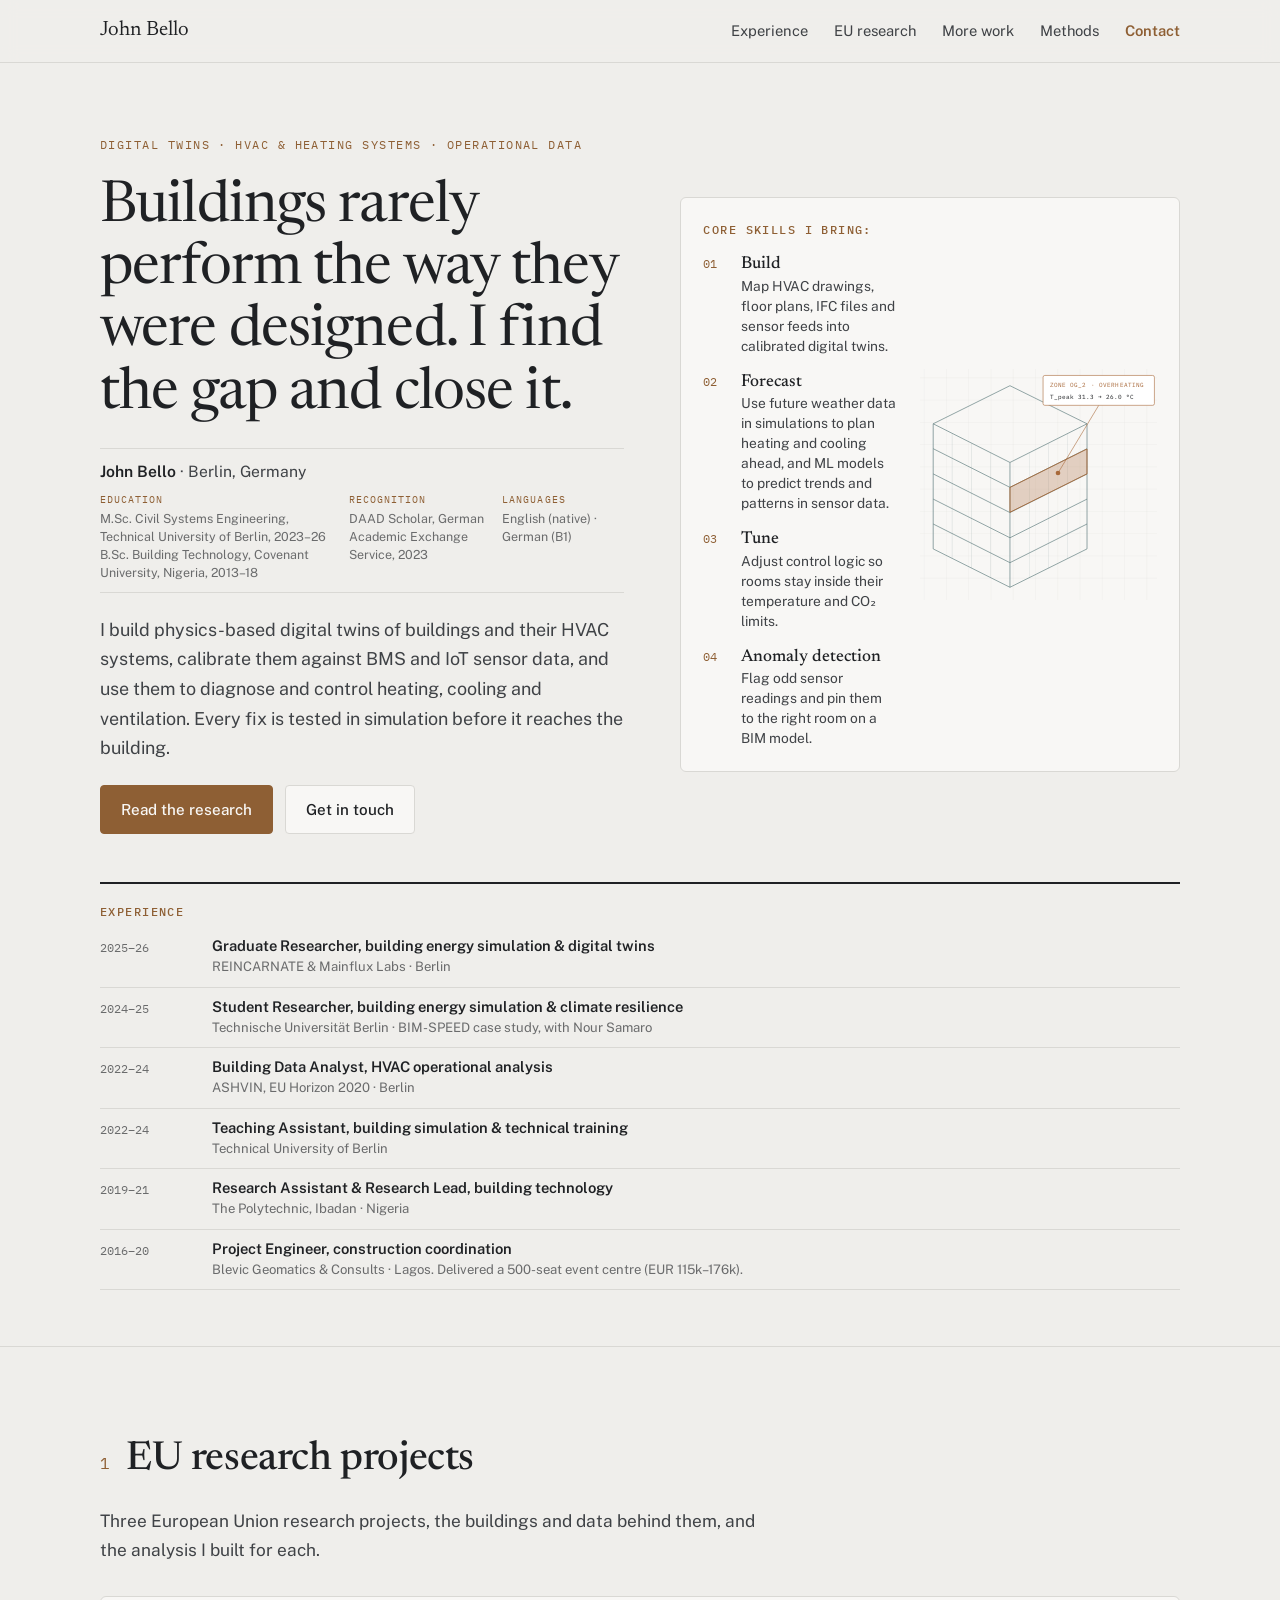
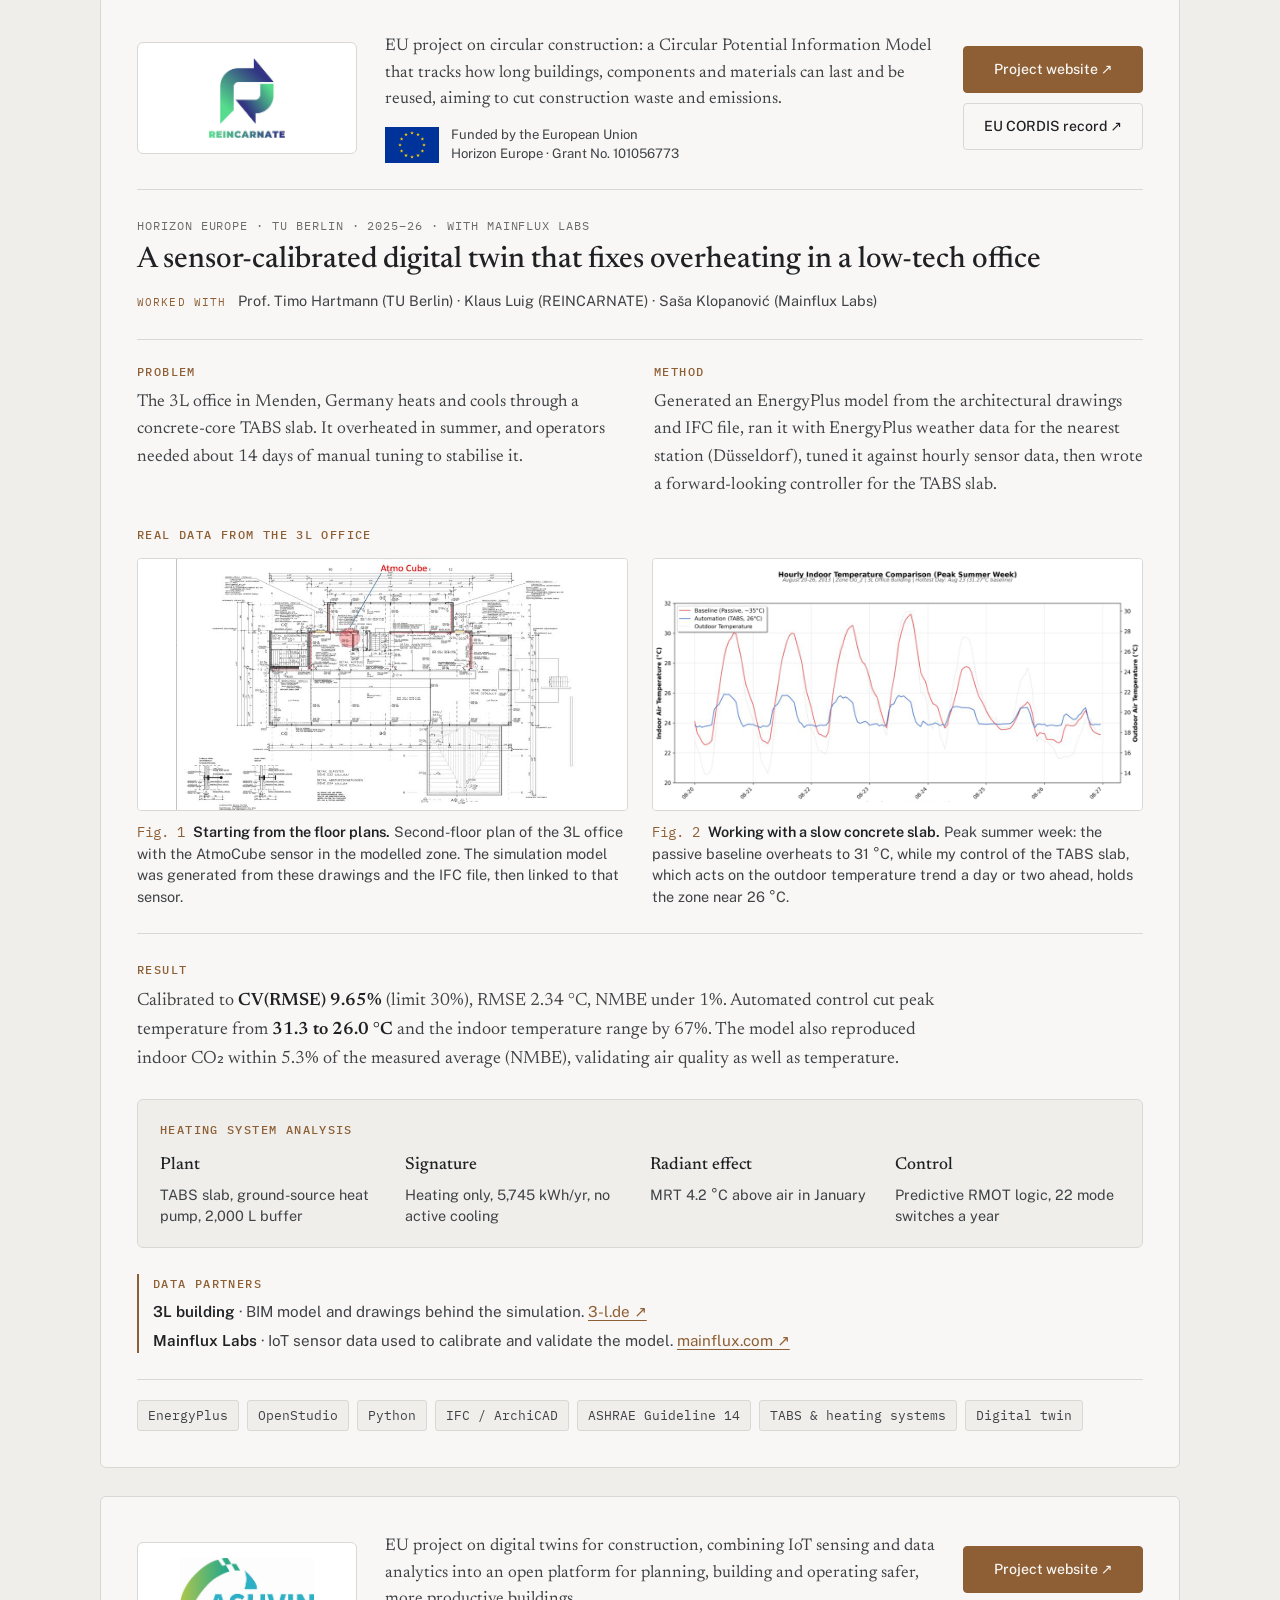
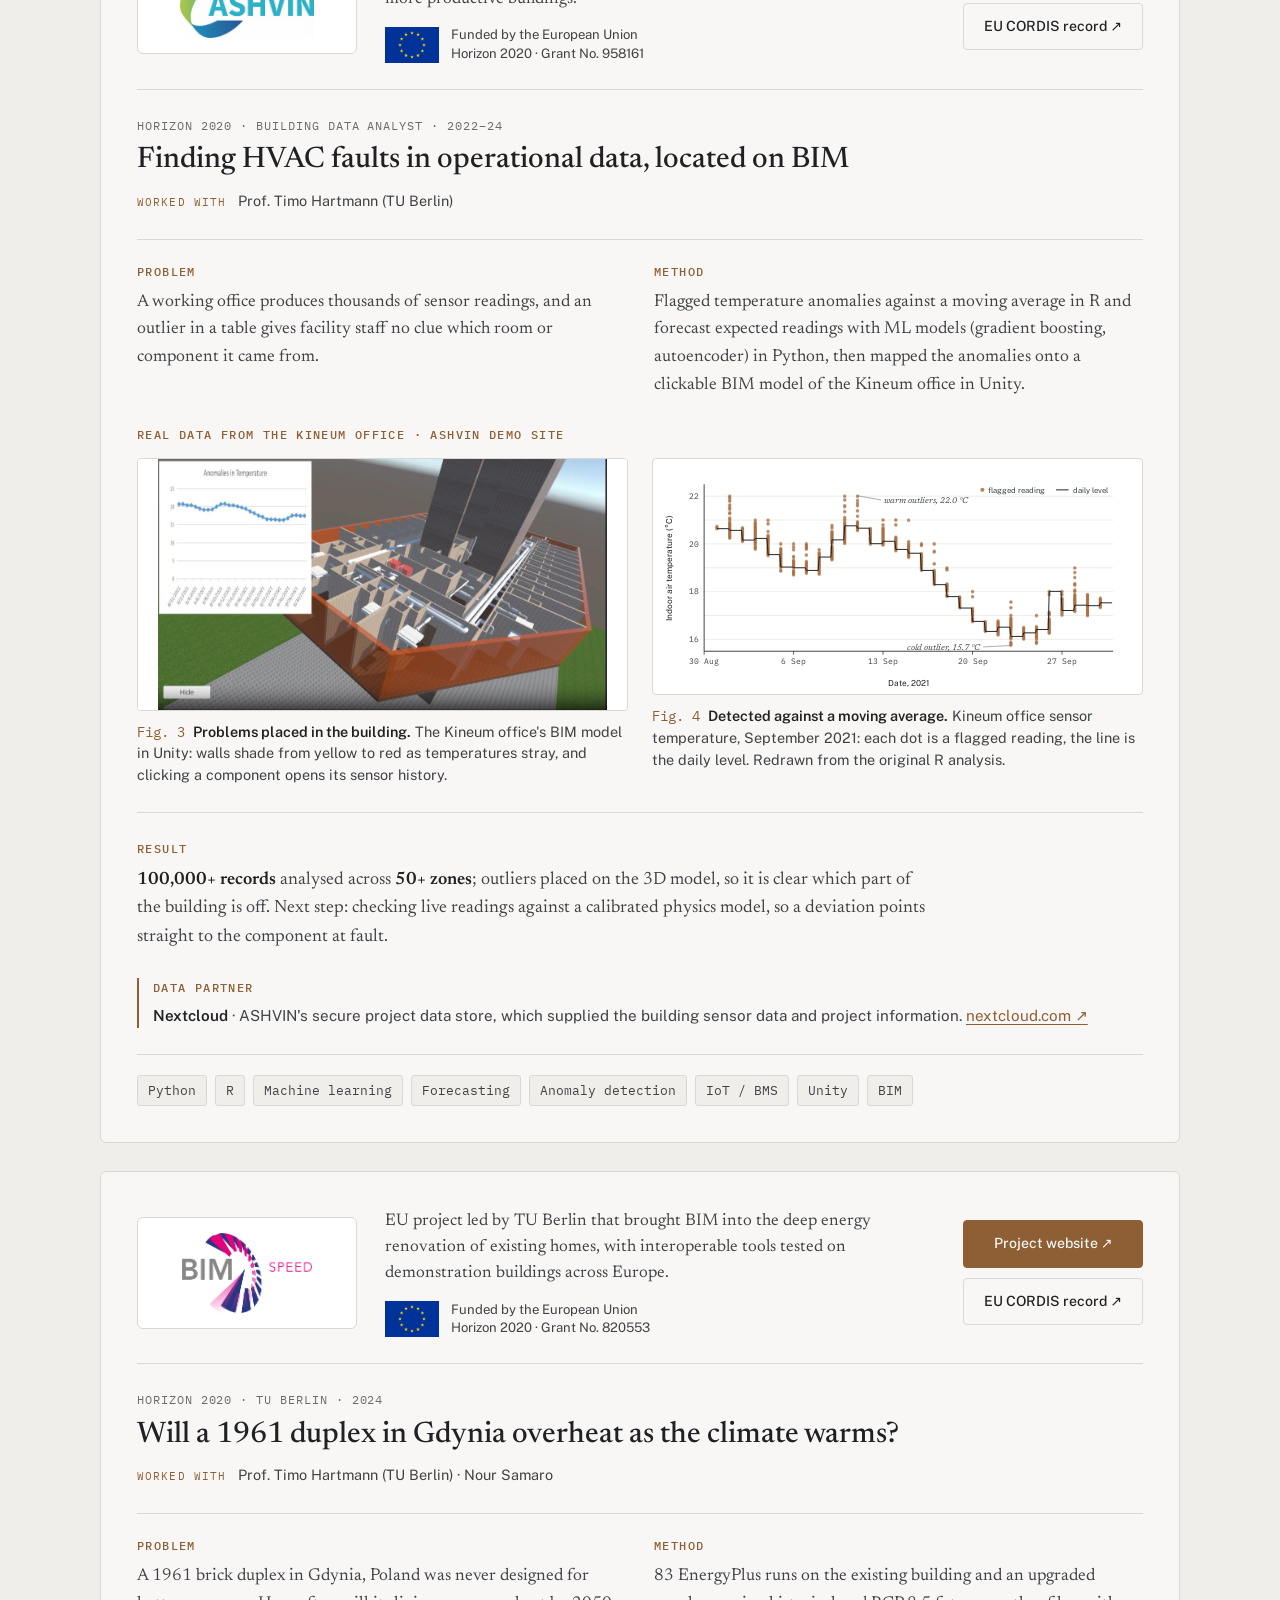
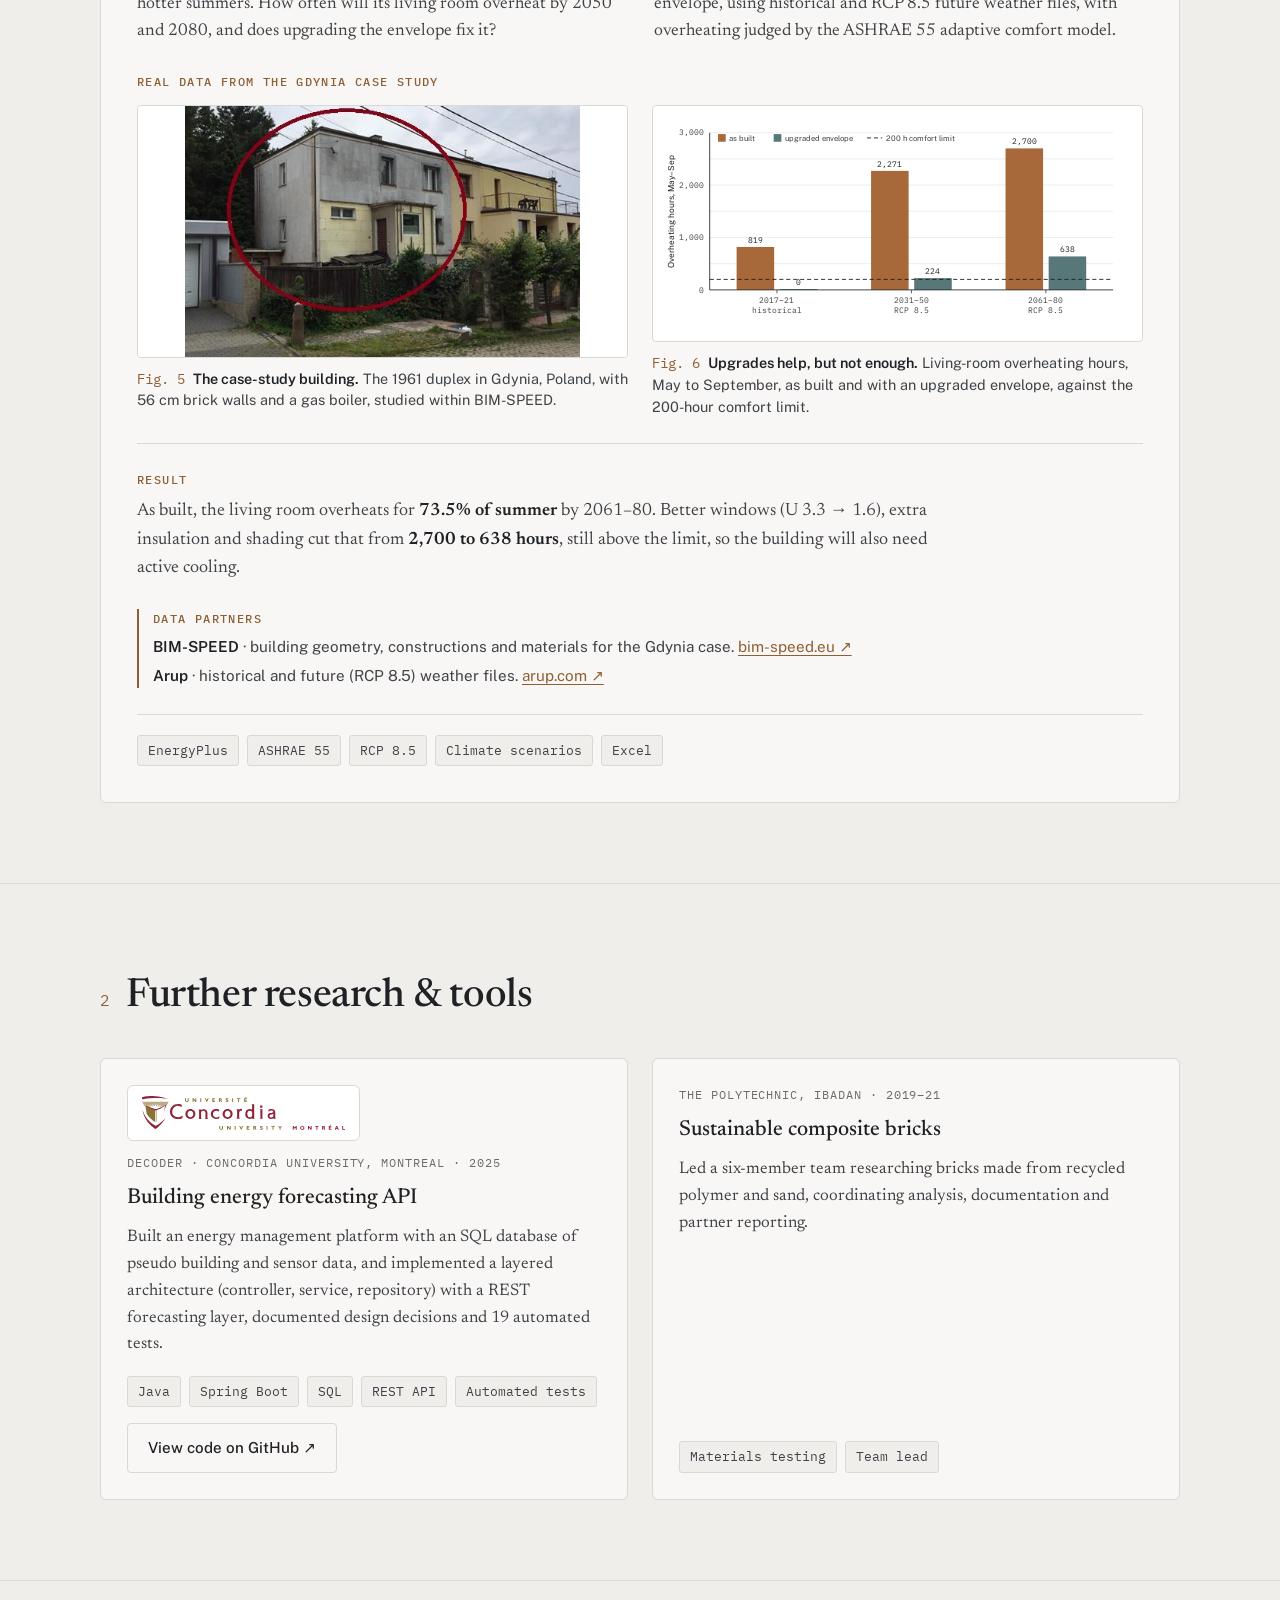
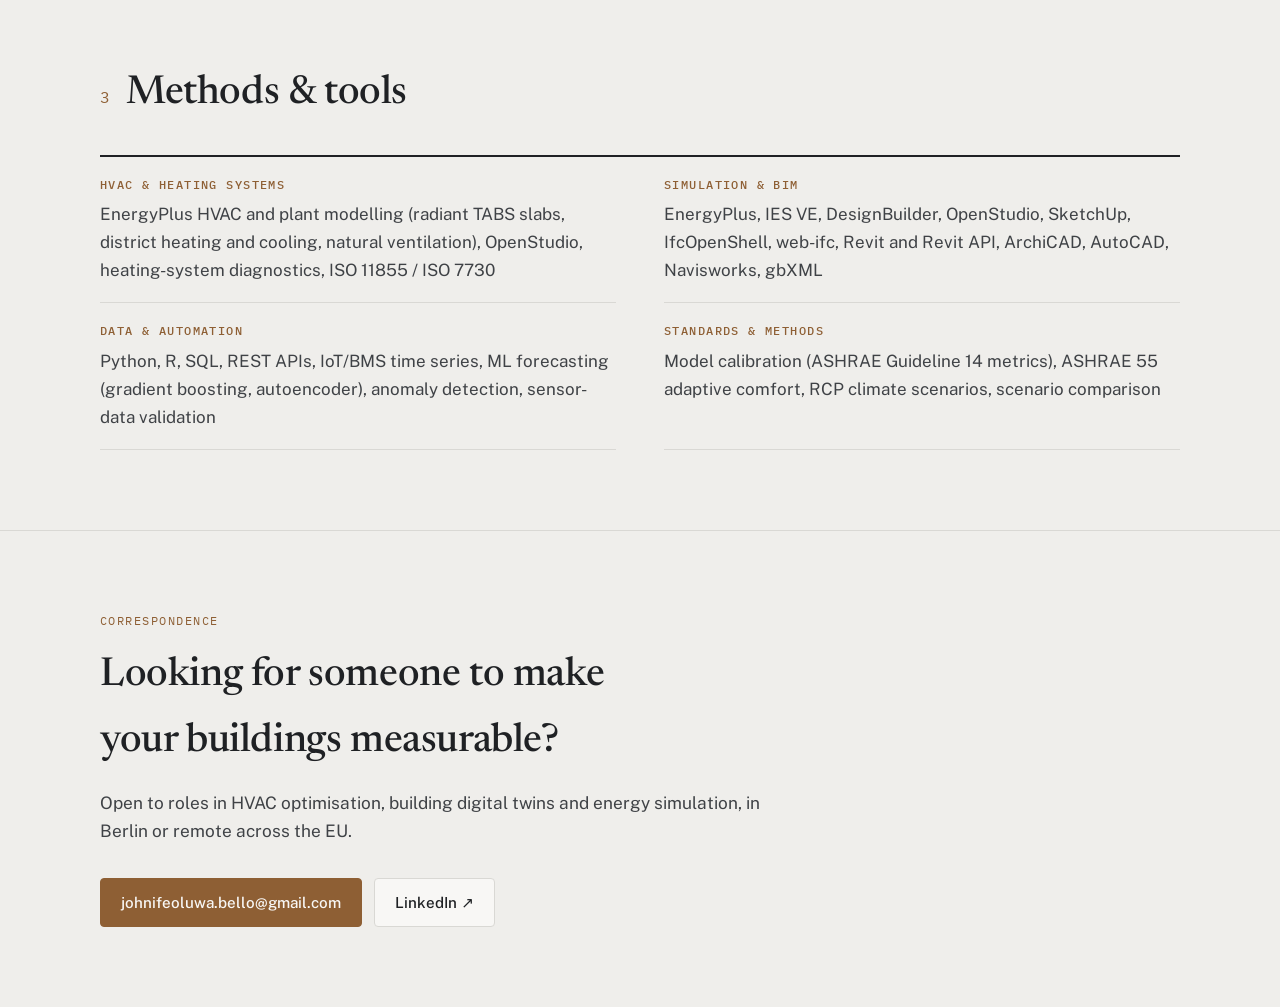
==== commit 369644ac: "Rework DECODER card: accurate description, Concordia logo and GitHub link" ====
--- a/index.html
+++ b/index.html
@@ -111,7 +111,7 @@
         </div>
         <p class="sec-intro">Three European Union research projects, the buildings and data behind them, and the analysis I built for each.</p>
 
-        <article class="paper">
+        <article class="paper" id="reincarnate">
           <div class="proj">
             <a class="proj-logo" href="https://www.reincarnate-project.eu/" target="_blank" rel="noopener" aria-label="REINCARNATE project website">
               <img src="assets/logos/reincarnate.png" alt="REINCARNATE logo" onerror="this.parentNode.classList.add('nologo');this.remove()">
@@ -174,7 +174,7 @@
           </footer>
         </article>
 
-        <article class="paper">
+        <article class="paper" id="ashvin">
           <div class="proj">
             <a class="proj-logo" href="https://www.ashvin.eu/" target="_blank" rel="noopener" aria-label="ASHVIN project website">
               <img src="assets/logos/ashvin.png" alt="ASHVIN logo" onerror="this.parentNode.classList.add('nologo');this.remove()">
@@ -227,7 +227,7 @@
           </footer>
         </article>
 
-        <article class="paper">
+        <article class="paper" id="bim-speed">
           <div class="proj">
             <a class="proj-logo" href="https://www.bim-speed.eu/" target="_blank" rel="noopener" aria-label="BIM-SPEED project website">
               <img src="assets/logos/bimspeed.png" alt="BIM-SPEED logo" onerror="this.parentNode.classList.add('nologo');this.remove()">
@@ -292,11 +292,13 @@
           <h2>Further research &amp; tools</h2>
         </div>
         <div class="minor">
-          <article class="minor-card">
+          <article class="minor-card" id="decoder">
+            <a class="minor-logo" href="https://www.concordia.ca/" target="_blank" rel="noopener" aria-label="Concordia University website"><img src="assets/logos/concordia.svg" alt="Concordia University Montréal logo"></a>
             <header><p class="paper-meta">DECODER · Concordia University, Montreal · 2025</p></header>
-            <h3>Energy forecasting API for renovation planning</h3>
-            <p>Developed a forecasting API for energy predictions to support renovation and decarbonisation planning across multiple buildings.</p>
-            <ul class="tags"><li>Python</li><li>REST API</li><li>Forecasting</li></ul>
+            <h3>Building energy forecasting API</h3>
+            <p>Built an energy management platform with an SQL database of pseudo building and sensor data, and implemented a layered architecture (controller, service, repository) with a REST forecasting layer, documented design decisions and 19 automated tests.</p>
+            <ul class="tags"><li>Java</li><li>Spring Boot</li><li>SQL</li><li>REST API</li><li>Automated tests</li></ul>
+            <a class="btn minor-btn" href="https://github.com/jbellocode/decoder-api" target="_blank" rel="noopener">View code on GitHub ↗</a>
           </article>
           <article class="minor-card">
             <header><p class="paper-meta">The Polytechnic, Ibadan · 2019–21</p></header>
--- a/style.css
+++ b/style.css
@@ -199,6 +199,10 @@
 .minor-card h3 { font-family: var(--serif); font-weight: 500; font-size: 1.35rem; line-height: 1.25; }
 .minor-card > p { font-family: var(--serif); font-size: 1.05rem; line-height: 1.6; color: var(--ink-2); }
 .minor-card .tags { margin-top: auto; padding-top: 6px; }
+.minor-logo { display: flex; align-items: center; height: 56px; padding: 10px 14px; background: #ffffff; border: 1px solid var(--rule); border-radius: 6px; align-self: flex-start; }
+.minor-logo img { height: 34px; width: auto; max-width: 100%; }
+.minor-logo:hover { border-color: var(--accent); }
+.minor-btn { align-self: flex-start; margin-top: 4px; }
 @media (max-width: 900px) {
   .figs, .minor { grid-template-columns: 1fr; }
 }
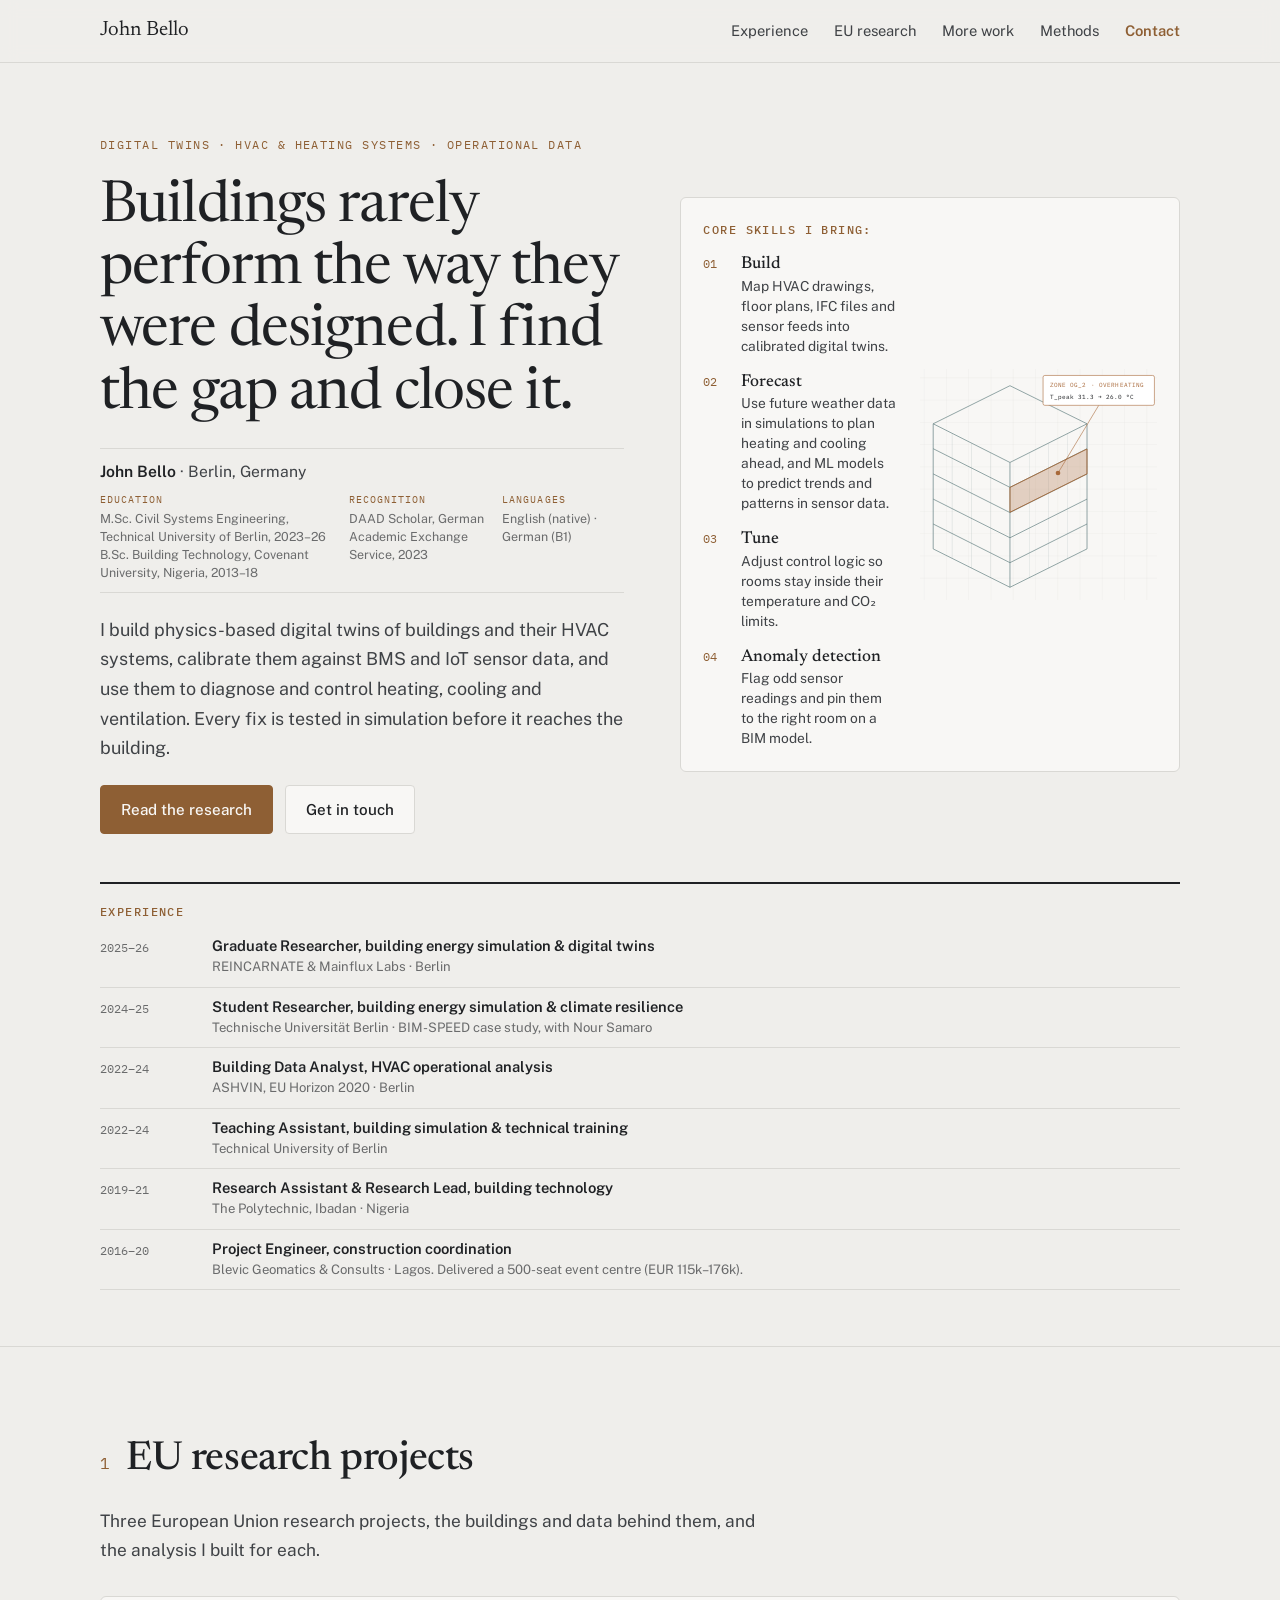
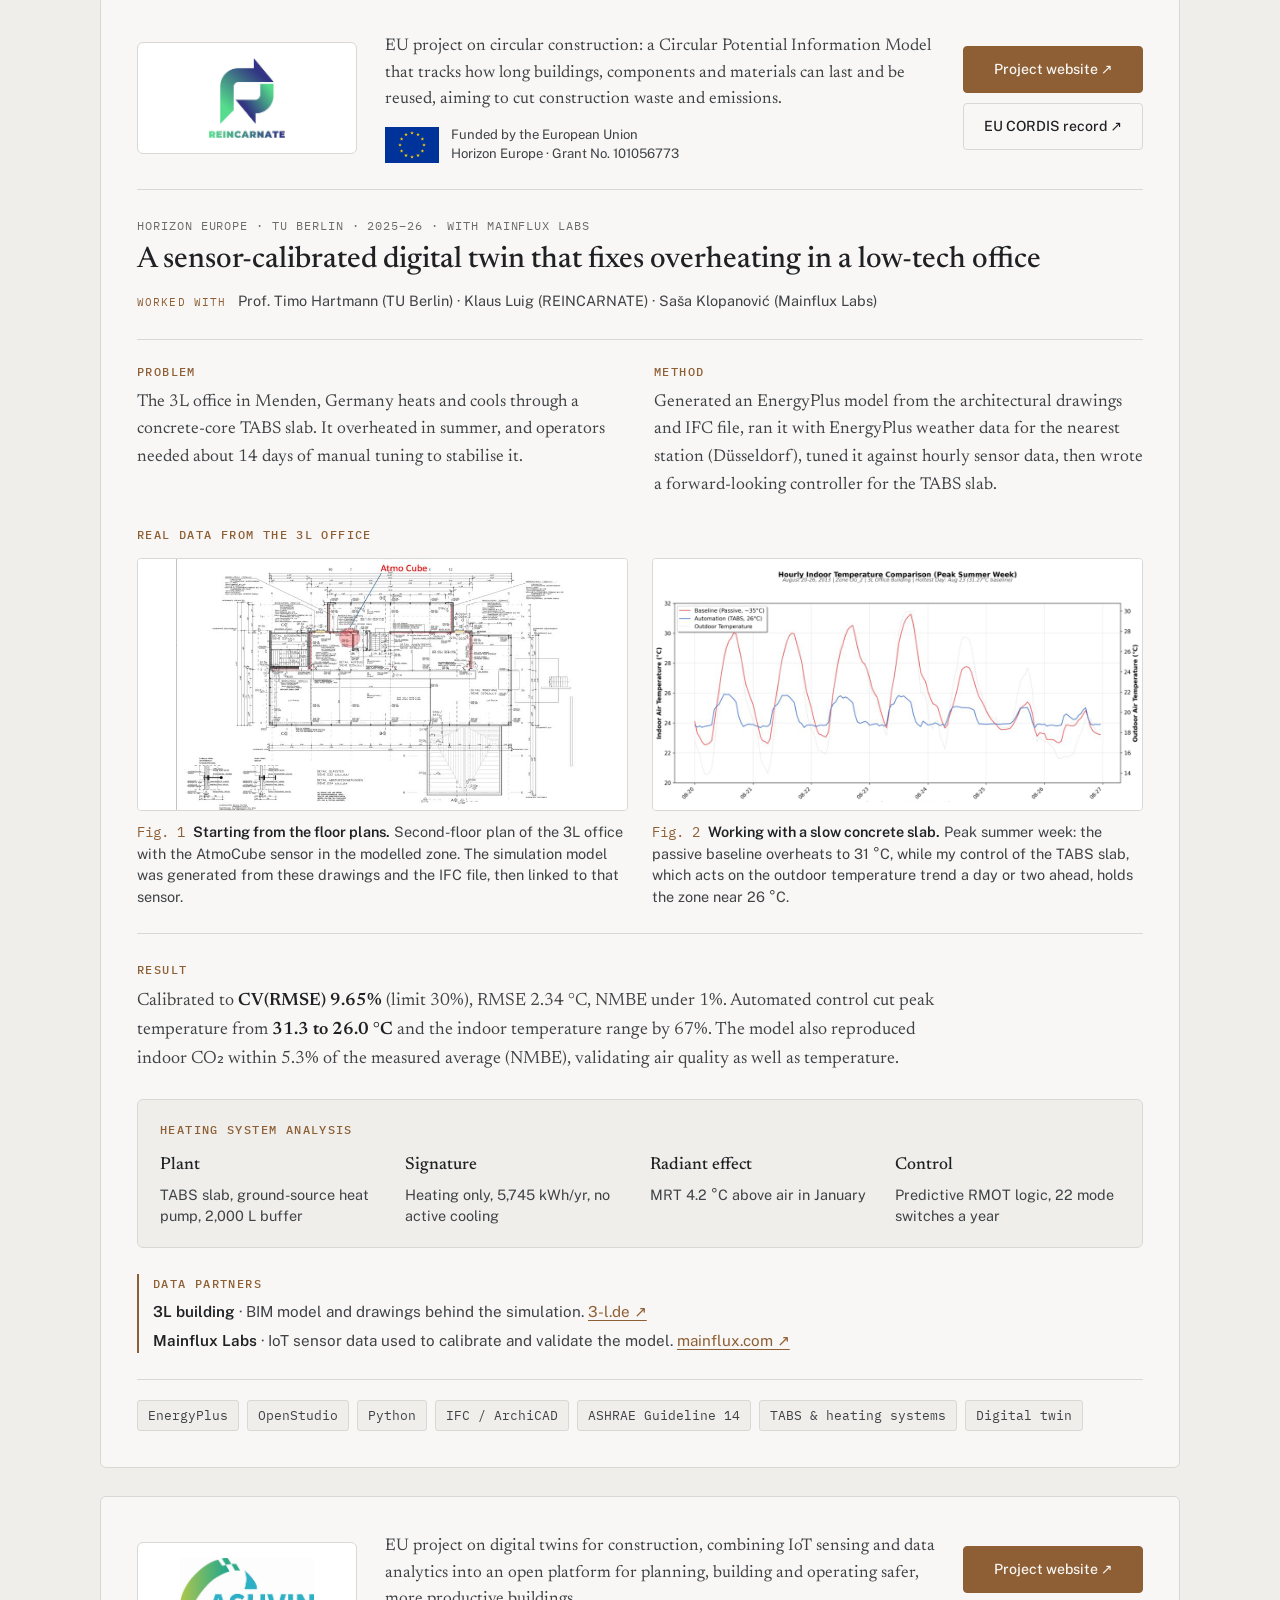
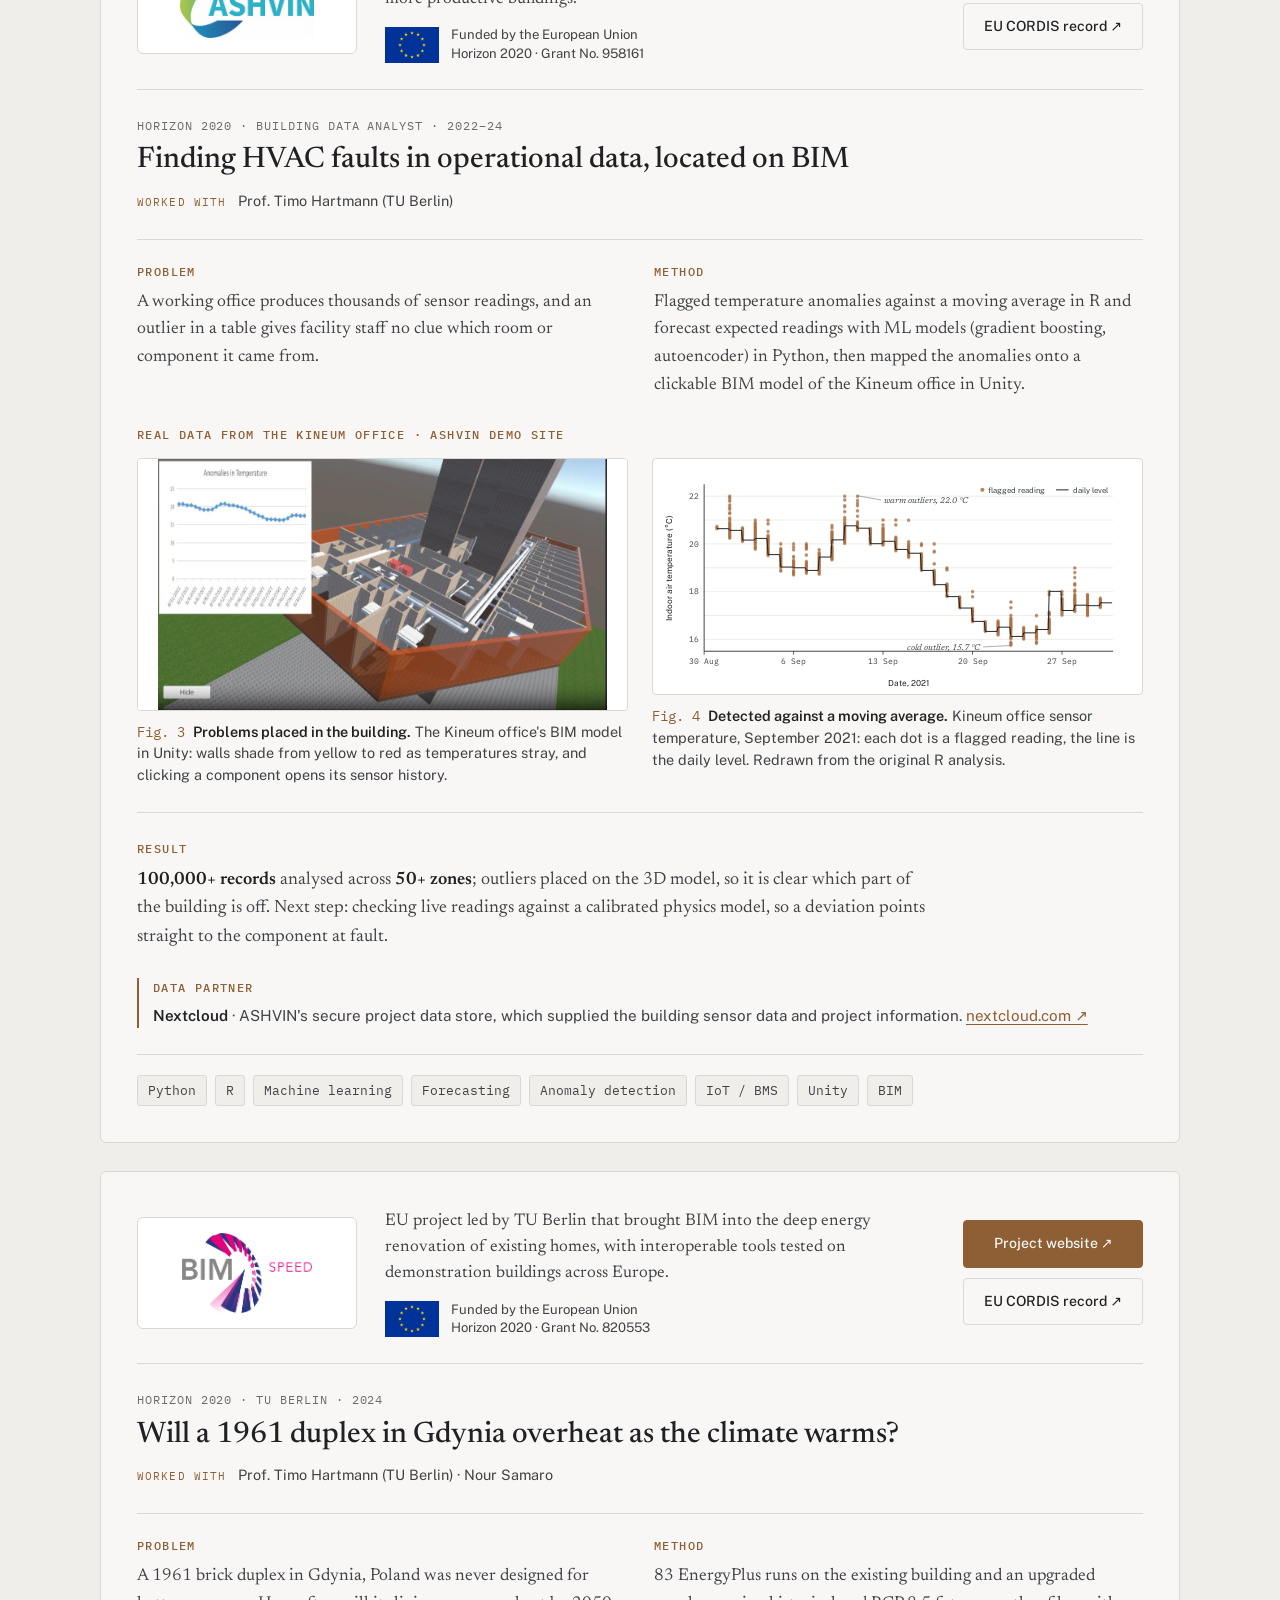
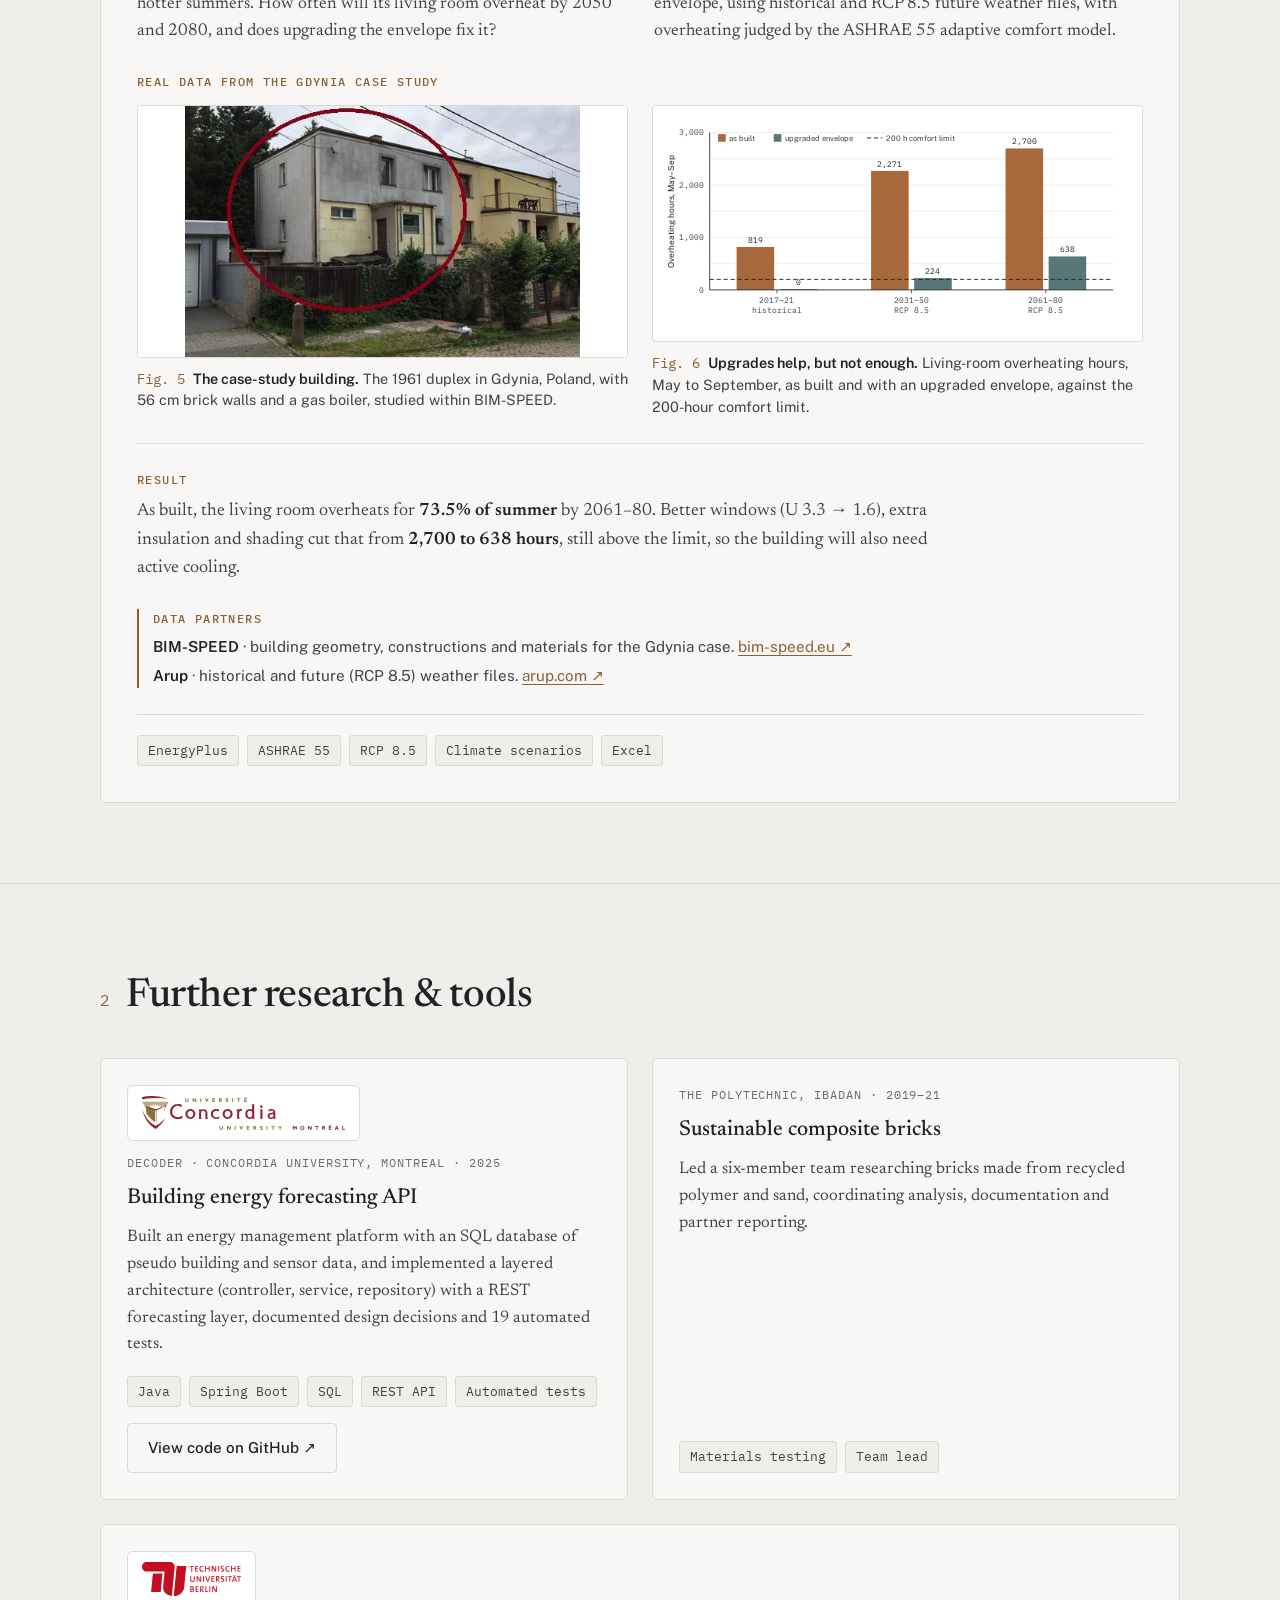
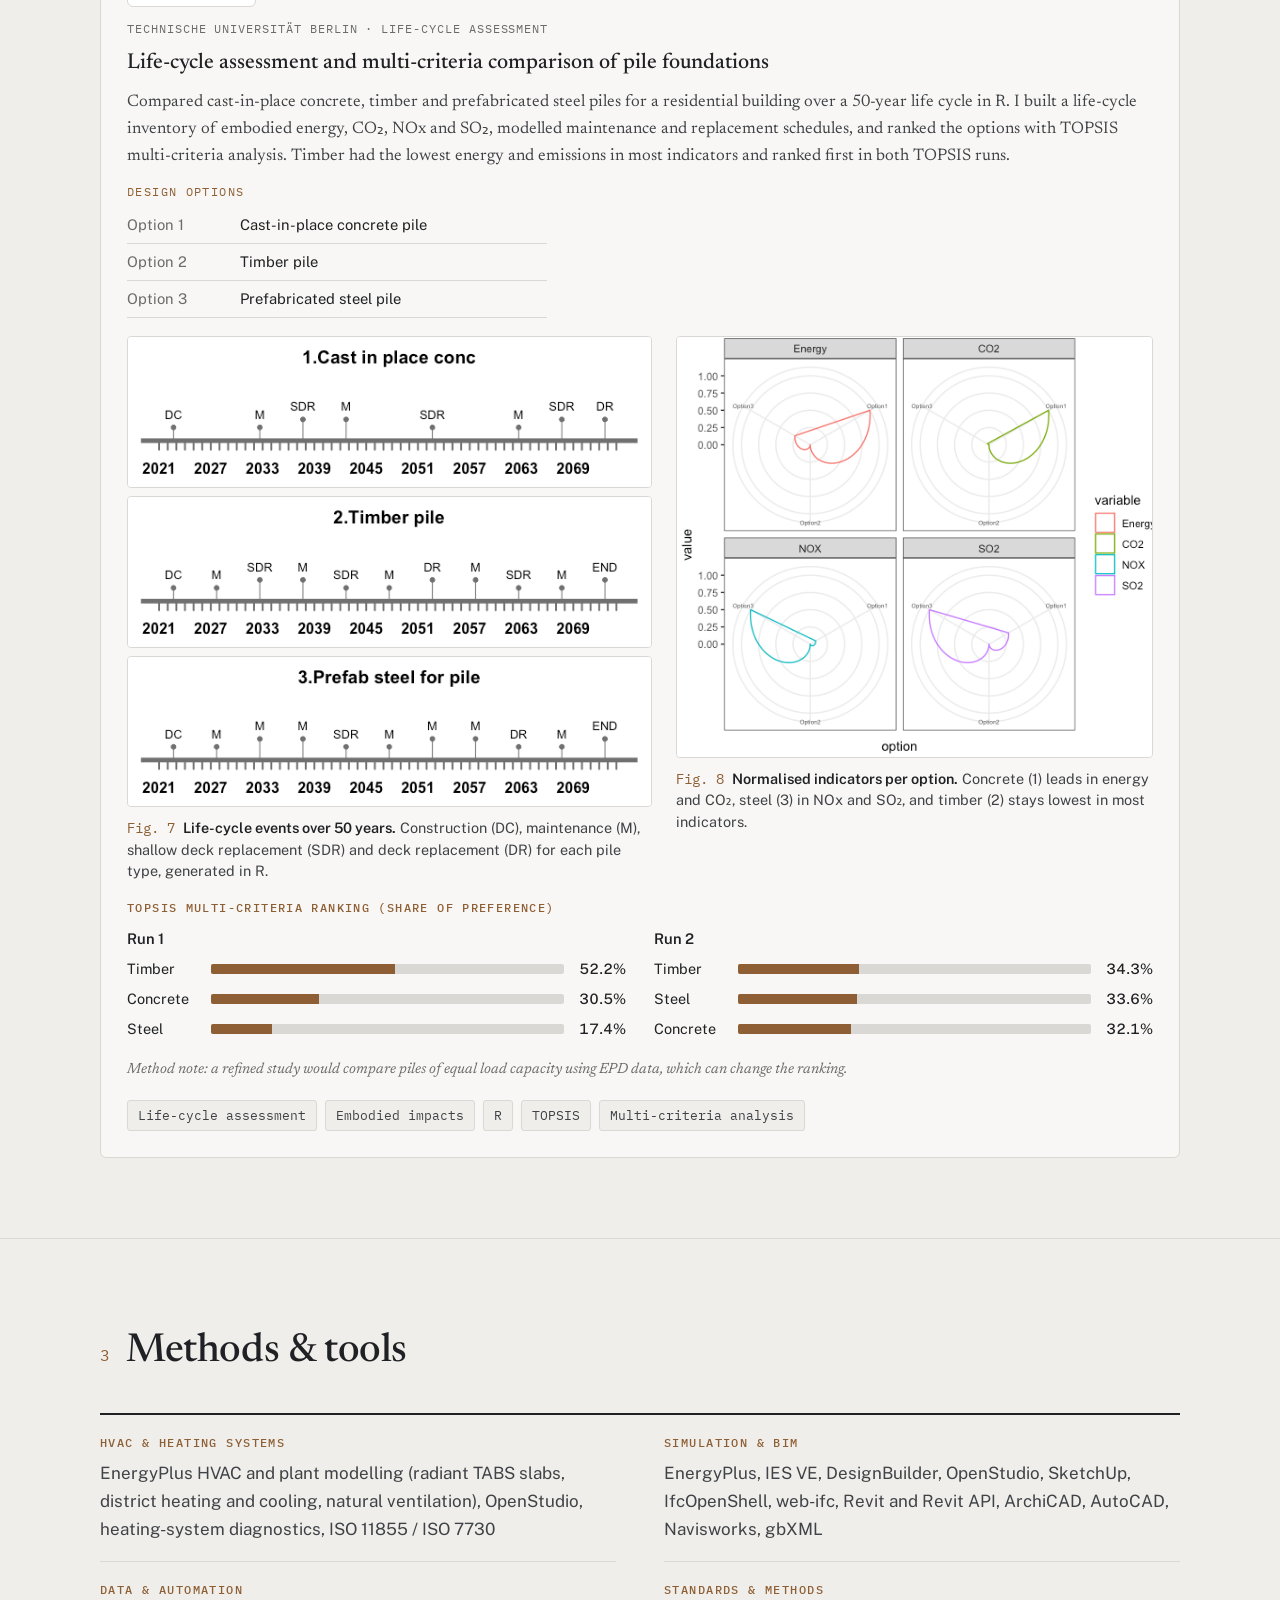
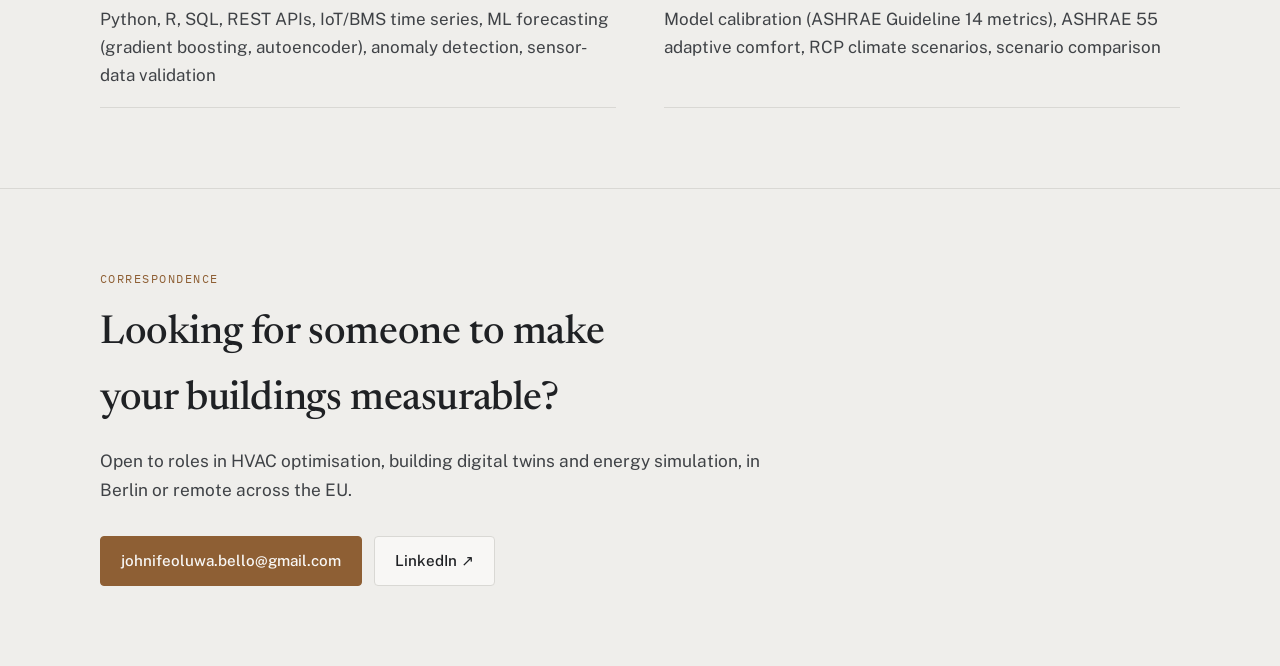
==== commit 5413e6f2: "Add life-cycle assessment card for pile foundations with R charts and TOPSIS ranking" ====
--- a/index.html
+++ b/index.html
@@ -306,6 +306,53 @@
             <p>Led a six-member team researching bricks made from recycled polymer and sand, coordinating analysis, documentation and partner reporting.</p>
             <ul class="tags"><li>Materials testing</li><li>Team lead</li></ul>
           </article>
+          <article class="minor-card minor-wide" id="lca">
+            <a class="minor-logo" href="https://www.tu.berlin/" target="_blank" rel="noopener" aria-label="Technische Universität Berlin website"><img src="assets/logos/tuberlin.svg" alt="Technische Universität Berlin logo"></a>
+            <header><p class="paper-meta">Technische Universität Berlin · Life-cycle assessment</p></header>
+            <h3>Life-cycle assessment and multi-criteria comparison of pile foundations</h3>
+            <p>Compared cast-in-place concrete, timber and prefabricated steel piles for a residential building over a 50-year life cycle in R. I built a life-cycle inventory of embodied energy, CO₂, NOx and SO₂, modelled maintenance and replacement schedules, and ranked the options with TOPSIS multi-criteria analysis. Timber had the lowest energy and emissions in most indicators and ranked first in both TOPSIS runs.</p>
+            <table class="lca-opts">
+              <caption>Design options</caption>
+              <tbody>
+                <tr><th scope="row">Option 1</th><td>Cast-in-place concrete pile</td></tr>
+                <tr><th scope="row">Option 2</th><td>Timber pile</td></tr>
+                <tr><th scope="row">Option 3</th><td>Prefabricated steel pile</td></tr>
+              </tbody>
+            </table>
+            <div class="lca-figs">
+              <figure class="feat">
+                <div class="lca-tl">
+                  <button type="button" class="zoom" data-full="assets/figures/lca-timeline-concrete.png" aria-label="Enlarge: maintenance and replacement timeline for the concrete pile"><img src="assets/figures/lca-timeline-concrete.png" alt="Timeline 2021 to 2071 for the cast-in-place concrete pile: construction, maintenance, shallow deck replacements and a final deck replacement" loading="lazy"></button>
+                  <button type="button" class="zoom" data-full="assets/figures/lca-timeline-timber.png" aria-label="Enlarge: maintenance and replacement timeline for the timber pile"><img src="assets/figures/lca-timeline-timber.png" alt="Timeline 2021 to 2071 for the timber pile: frequent maintenance, shallow deck replacements and a deck replacement around 2051" loading="lazy"></button>
+                  <button type="button" class="zoom" data-full="assets/figures/lca-timeline-steel.png" aria-label="Enlarge: maintenance and replacement timeline for the steel pile"><img src="assets/figures/lca-timeline-steel.png" alt="Timeline 2021 to 2071 for the prefabricated steel pile: frequent maintenance, one shallow deck replacement and a deck replacement around 2063" loading="lazy"></button>
+                </div>
+                <figcaption><span class="fig">Fig. 7</span> <strong>Life-cycle events over 50 years.</strong> Construction (DC), maintenance (M), shallow deck replacement (SDR) and deck replacement (DR) for each pile type, generated in R.</figcaption>
+              </figure>
+              <figure class="feat">
+                <button type="button" class="zoom" data-full="assets/figures/lca-radar.png" aria-label="Enlarge: radar plots of normalised energy, CO2, NOx and SO2 per option"><img src="assets/figures/lca-radar.png" alt="Four radar plots of normalised energy, CO2, NOx and SO2 for options 1 to 3: option 1 (concrete) peaks in energy and CO2, option 3 (steel) peaks in NOx and SO2" loading="lazy"></button>
+                <figcaption><span class="fig">Fig. 8</span> <strong>Normalised indicators per option.</strong> Concrete (1) leads in energy and CO₂, steel (3) in NOx and SO₂, and timber (2) stays lowest in most indicators.</figcaption>
+              </figure>
+            </div>
+            <div class="topsis" role="group" aria-label="TOPSIS ranking of the pile options">
+              <p class="gal-h">TOPSIS multi-criteria ranking (share of preference)</p>
+              <div class="topsis-runs">
+                <div>
+                  <p class="topsis-run">Run 1</p>
+                  <div class="topsis-row"><span>Timber</span><span class="topsis-bar"><i style="width:52.18%"></i></span><b>52.2%</b></div>
+                  <div class="topsis-row"><span>Concrete</span><span class="topsis-bar"><i style="width:30.47%"></i></span><b>30.5%</b></div>
+                  <div class="topsis-row"><span>Steel</span><span class="topsis-bar"><i style="width:17.35%"></i></span><b>17.4%</b></div>
+                </div>
+                <div>
+                  <p class="topsis-run">Run 2</p>
+                  <div class="topsis-row"><span>Timber</span><span class="topsis-bar"><i style="width:34.3%"></i></span><b>34.3%</b></div>
+                  <div class="topsis-row"><span>Steel</span><span class="topsis-bar"><i style="width:33.6%"></i></span><b>33.6%</b></div>
+                  <div class="topsis-row"><span>Concrete</span><span class="topsis-bar"><i style="width:32.1%"></i></span><b>32.1%</b></div>
+                </div>
+              </div>
+            </div>
+            <p class="lca-note">Method note: a refined study would compare piles of equal load capacity using EPD data, which can change the ranking.</p>
+            <ul class="tags"><li>Life-cycle assessment</li><li>Embodied impacts</li><li>R</li><li>TOPSIS</li><li>Multi-criteria analysis</li></ul>
+          </article>
         </div>
       </div>
     </section>
--- a/style.css
+++ b/style.css
@@ -203,6 +203,23 @@
 .minor-logo img { height: 34px; width: auto; max-width: 100%; }
 .minor-logo:hover { border-color: var(--accent); }
 .minor-btn { align-self: flex-start; margin-top: 4px; }
+.minor-wide { grid-column: 1 / -1; }
+.lca-opts { border-collapse: collapse; font-size: .92rem; max-width: 420px; }
+.lca-opts caption { text-align: left; font-family: var(--mono); font-size: .72rem; letter-spacing: .12em; text-transform: uppercase; color: var(--accent); padding-bottom: 6px; }
+.lca-opts th, .lca-opts td { text-align: left; padding: 6px 14px 6px 0; border-bottom: 1px solid var(--rule); font-weight: 400; }
+.lca-opts th { color: var(--muted); white-space: nowrap; }
+.lca-figs { display: grid; grid-template-columns: minmax(0, 1.1fr) minmax(0, 1fr); gap: 24px; align-items: start; margin-top: 6px; }
+.lca-tl { display: flex; flex-direction: column; gap: 8px; }
+.lca-figs .zoom img { aspect-ratio: auto; }
+.topsis { margin-top: 4px; }
+.topsis-runs { display: grid; grid-template-columns: repeat(2, minmax(0, 1fr)); gap: 28px; margin-top: 10px; }
+.topsis-run { font-weight: 600; font-size: .92rem; margin-bottom: 6px; }
+.topsis-row { display: grid; grid-template-columns: 74px minmax(0, 1fr) 52px; align-items: center; gap: 10px; font-size: .9rem; margin-bottom: 6px; }
+.topsis-row b { font-weight: 500; text-align: right; font-variant-numeric: tabular-nums; }
+.topsis-bar { display: block; height: 10px; background: var(--rule); border-radius: 2px; overflow: hidden; }
+.topsis-bar i { display: block; height: 100%; background: var(--accent); }
+.lca-note { font-size: .92rem !important; color: var(--muted) !important; font-style: italic; }
+@media (max-width: 760px) { .lca-figs, .topsis-runs { grid-template-columns: 1fr; } }
 @media (max-width: 900px) {
   .figs, .minor { grid-template-columns: 1fr; }
 }
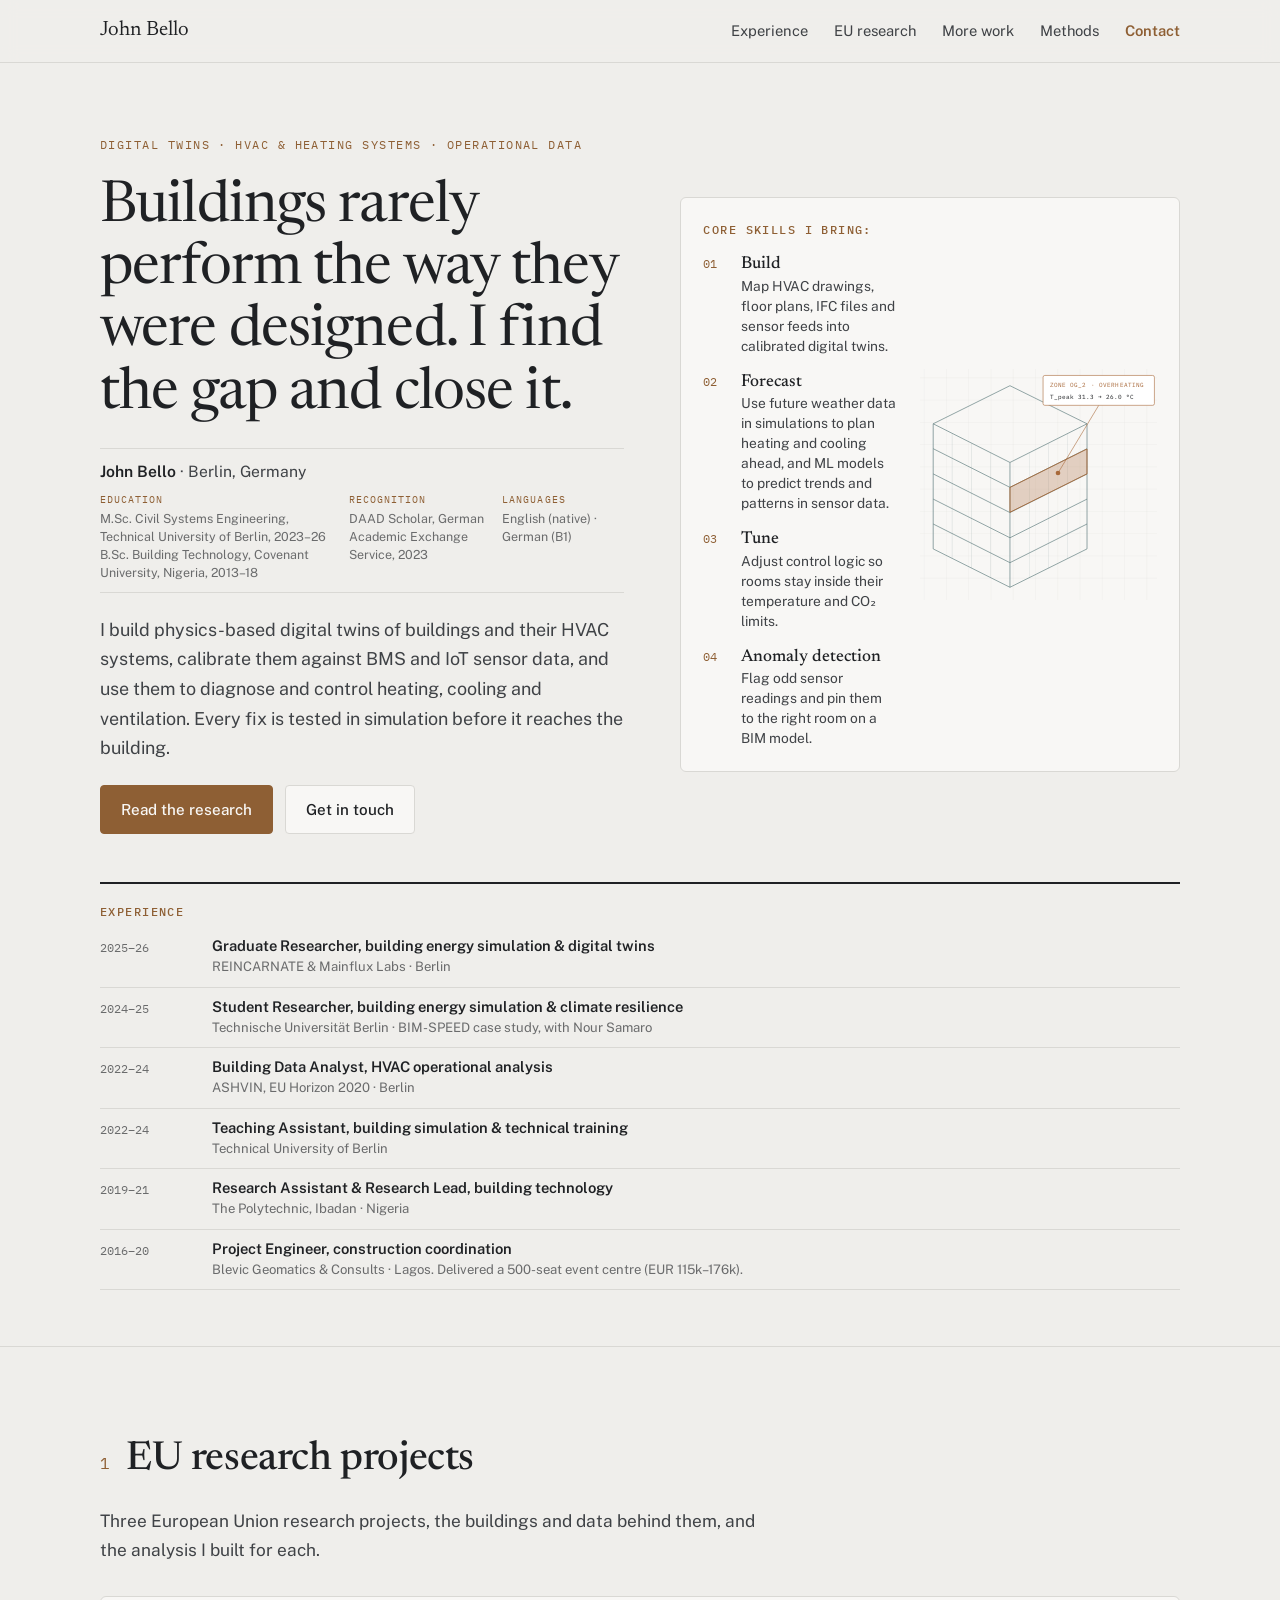
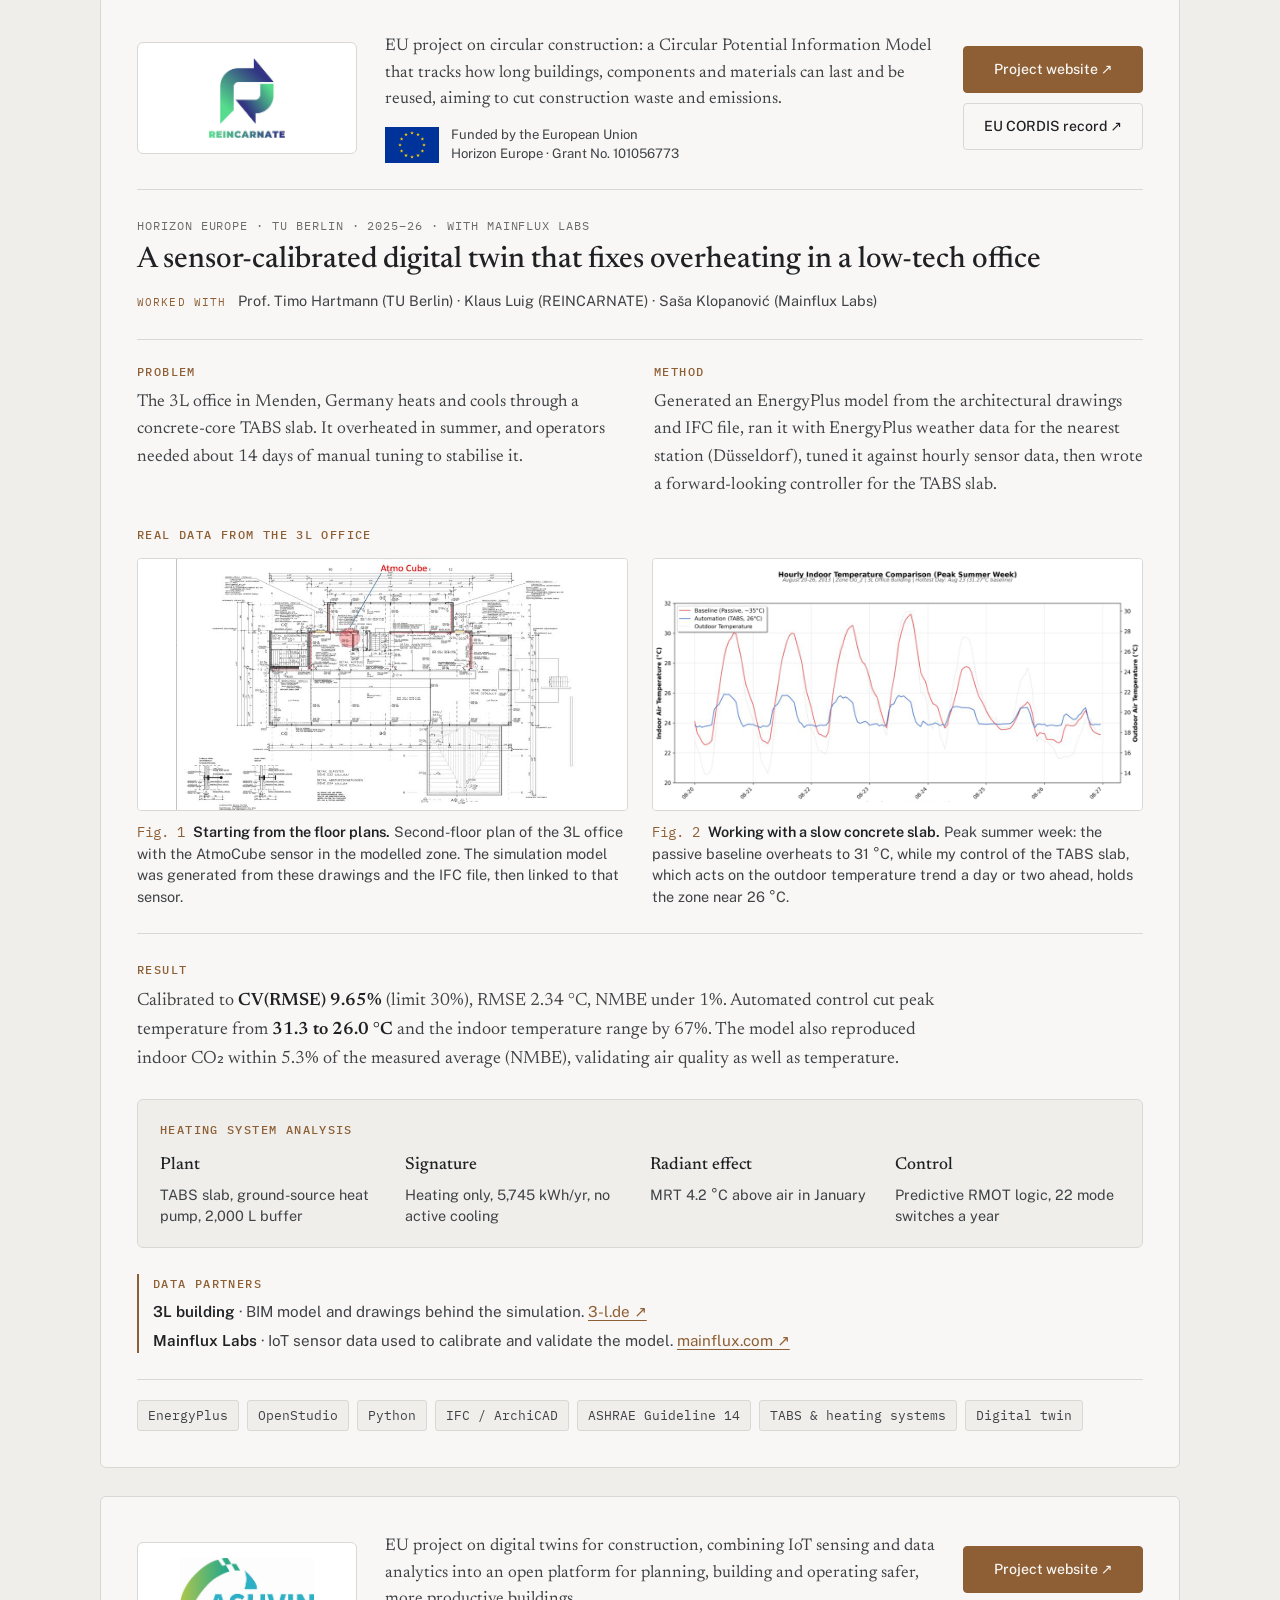
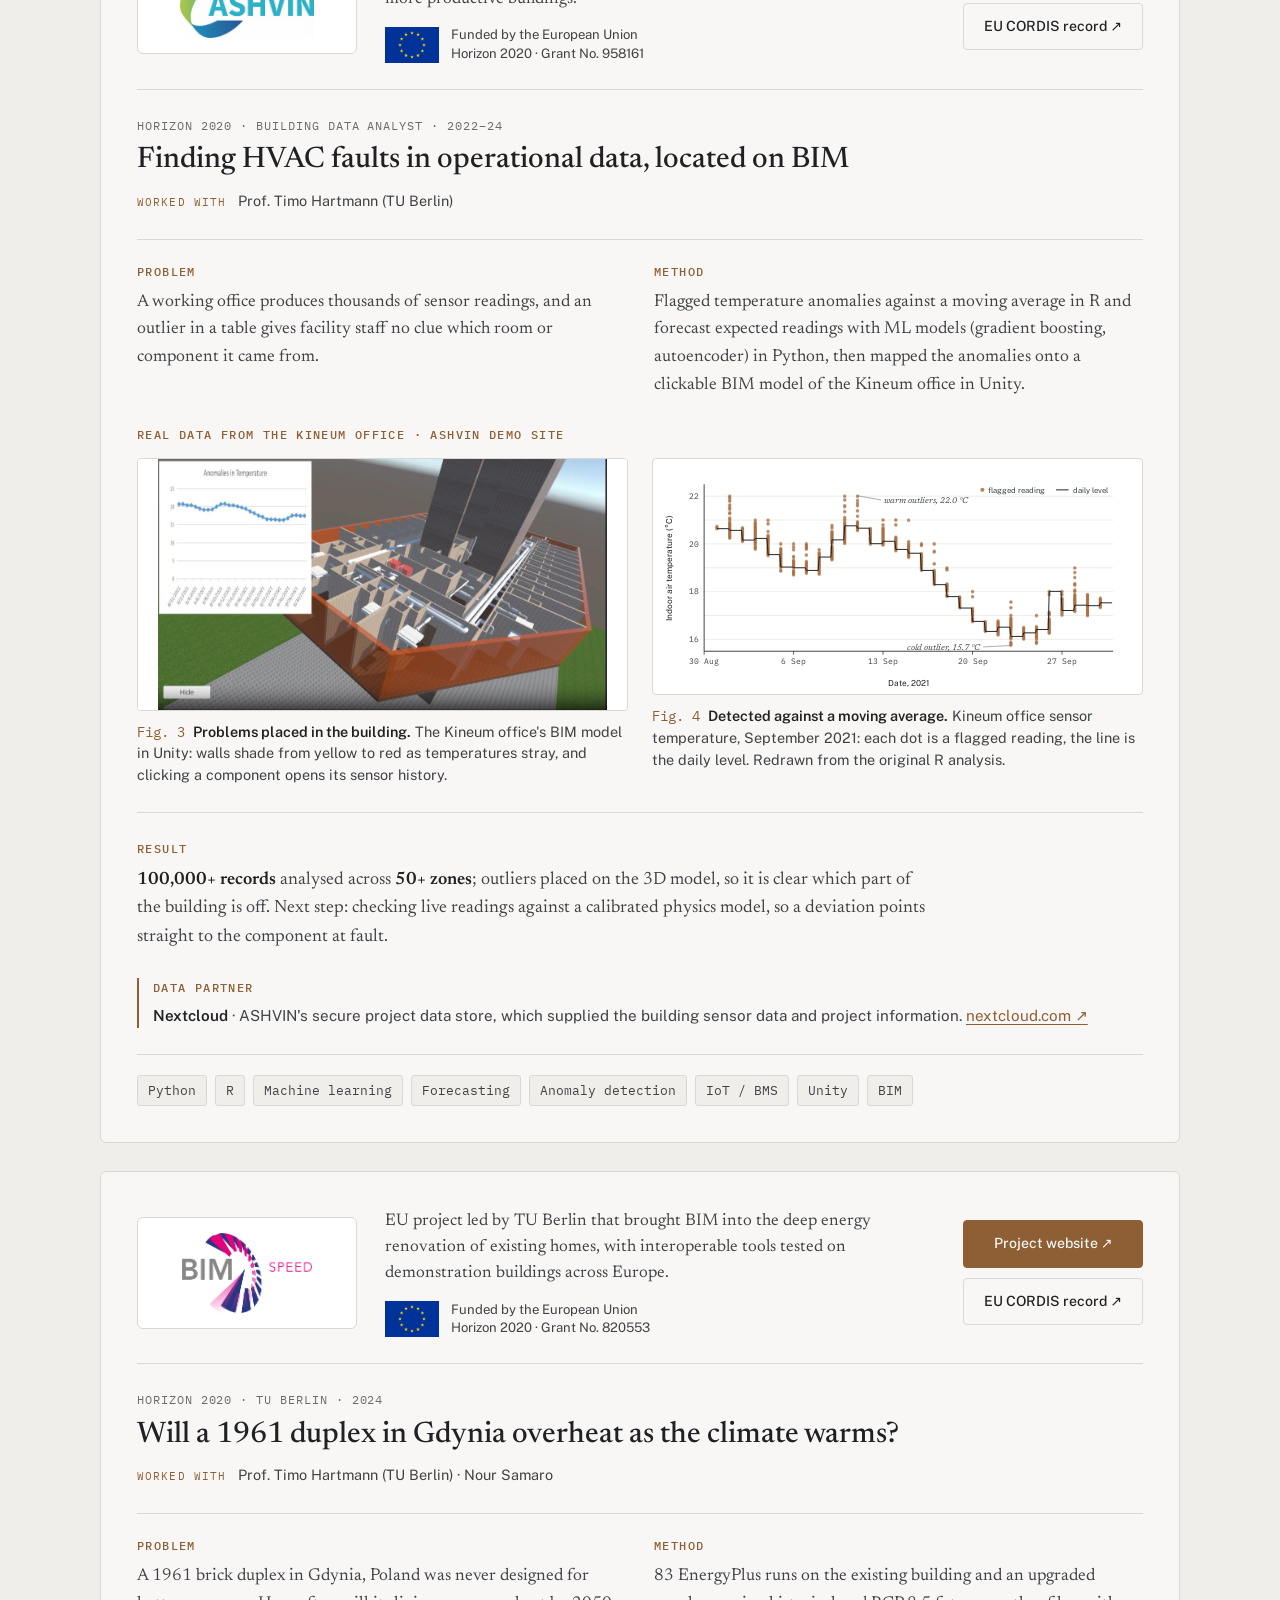
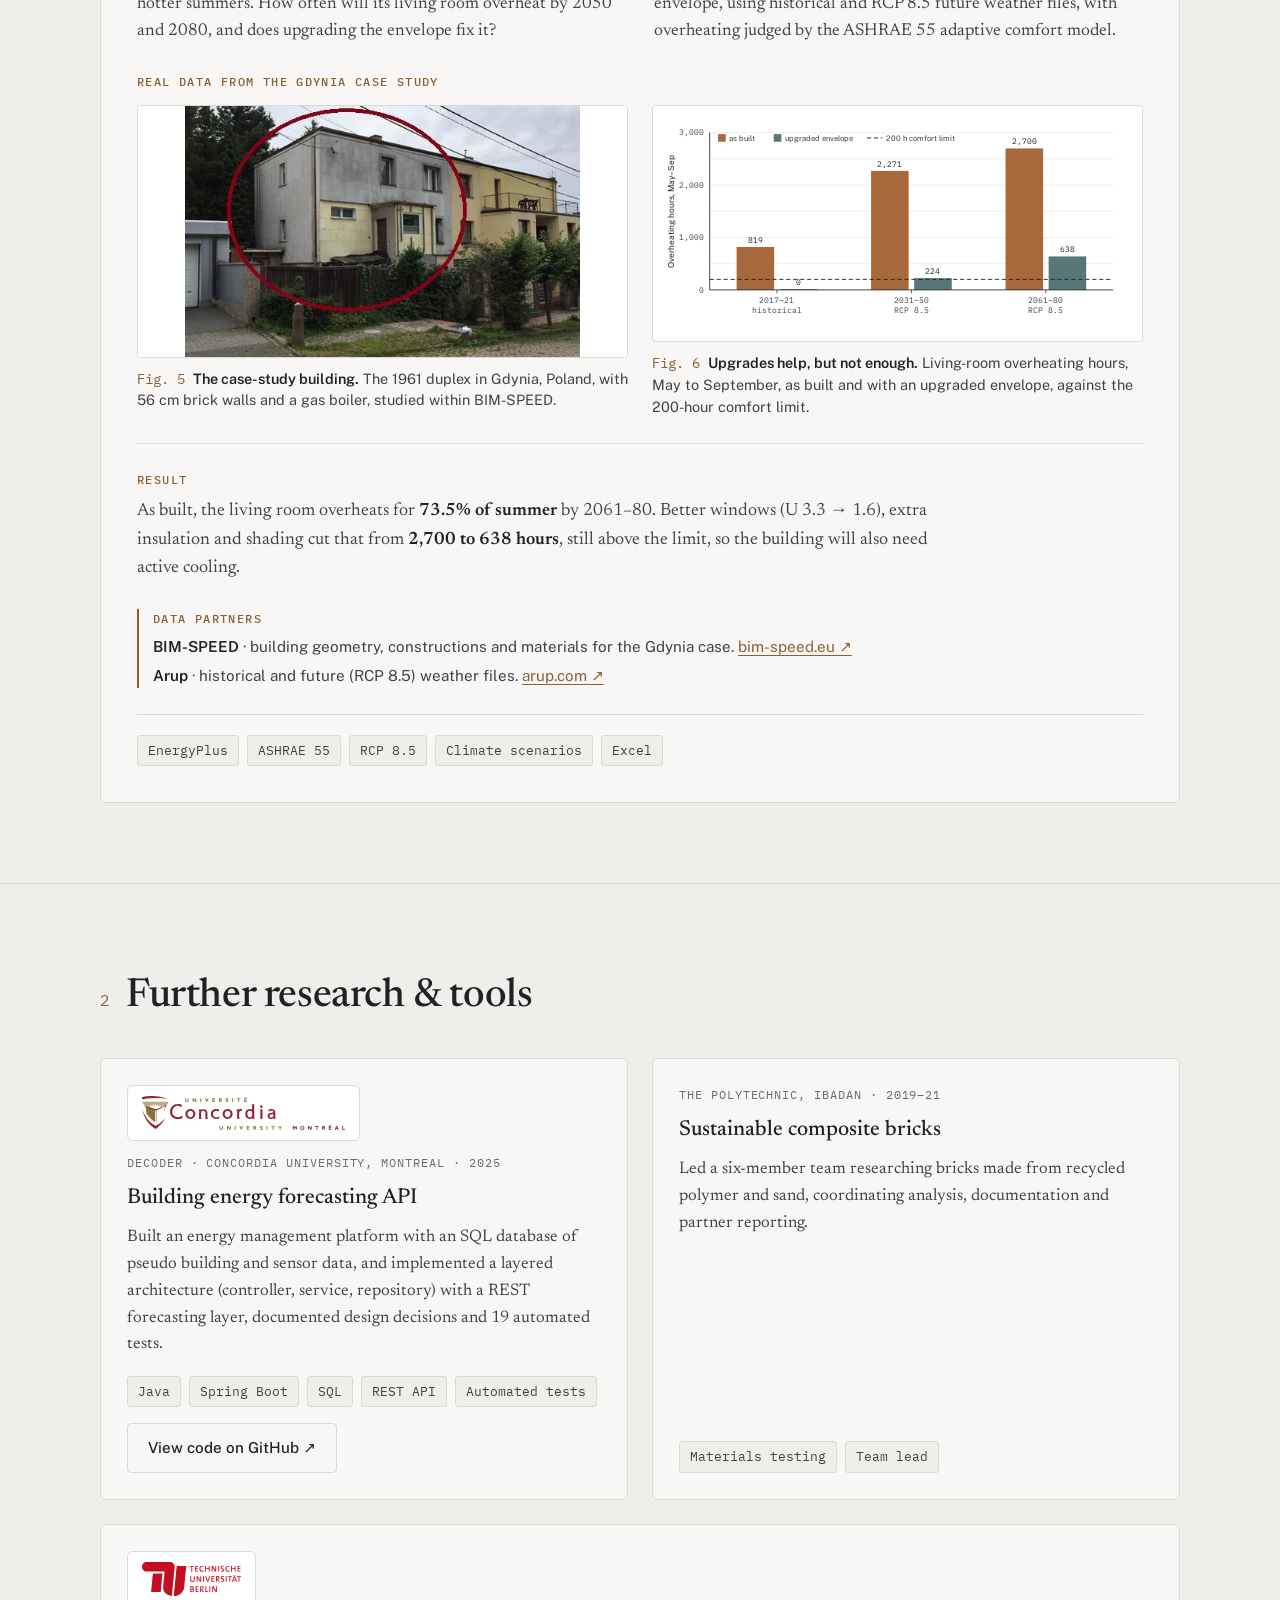
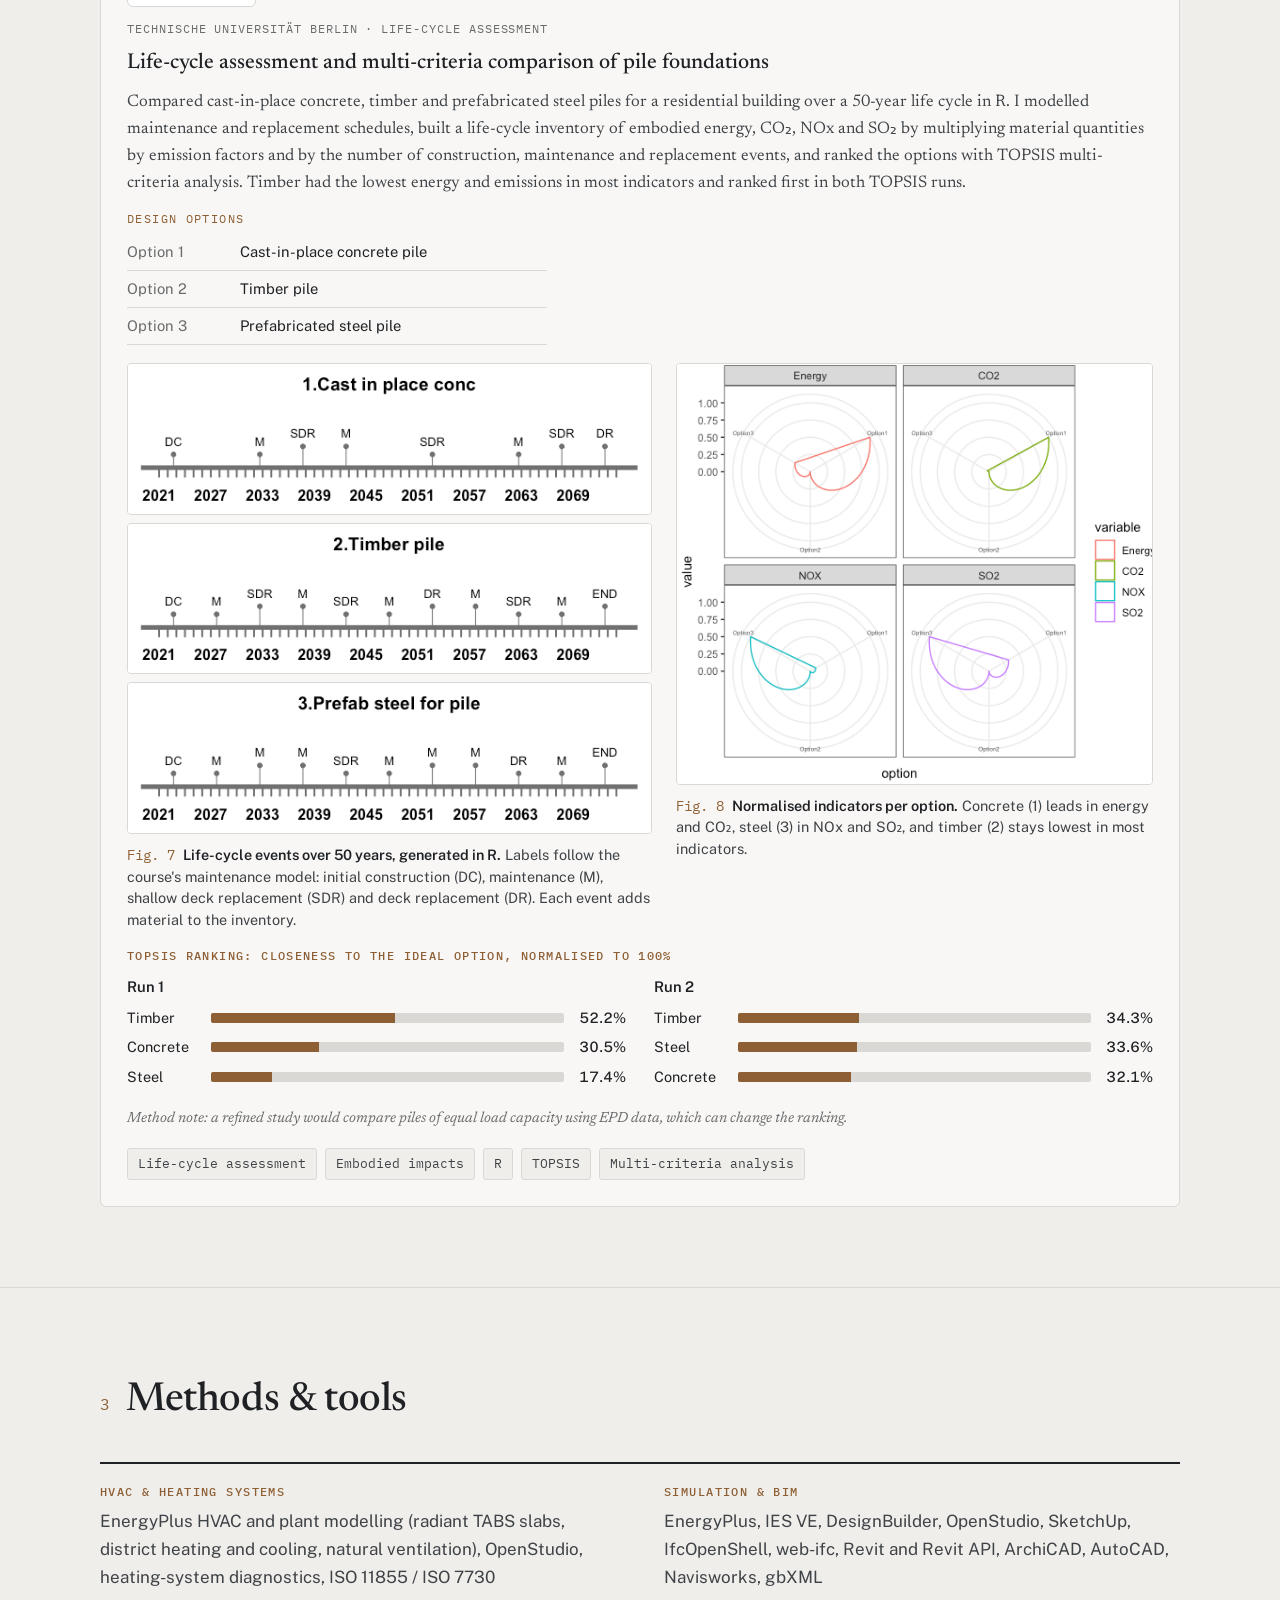
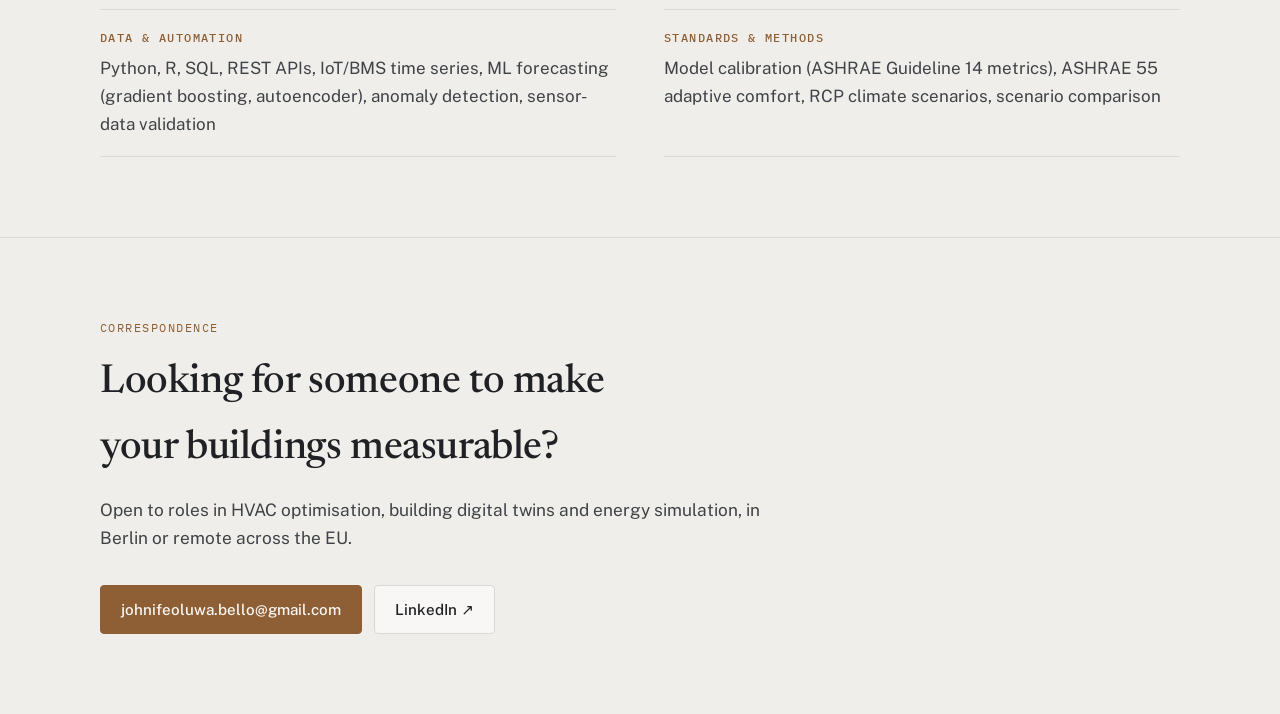
==== commit 1b1ca1cd: "Clarify LCA method, event labels and TOPSIS wording" ====
--- a/index.html
+++ b/index.html
@@ -310,7 +310,7 @@
             <a class="minor-logo" href="https://www.tu.berlin/" target="_blank" rel="noopener" aria-label="Technische Universität Berlin website"><img src="assets/logos/tuberlin.svg" alt="Technische Universität Berlin logo"></a>
             <header><p class="paper-meta">Technische Universität Berlin · Life-cycle assessment</p></header>
             <h3>Life-cycle assessment and multi-criteria comparison of pile foundations</h3>
-            <p>Compared cast-in-place concrete, timber and prefabricated steel piles for a residential building over a 50-year life cycle in R. I built a life-cycle inventory of embodied energy, CO₂, NOx and SO₂, modelled maintenance and replacement schedules, and ranked the options with TOPSIS multi-criteria analysis. Timber had the lowest energy and emissions in most indicators and ranked first in both TOPSIS runs.</p>
+            <p>Compared cast-in-place concrete, timber and prefabricated steel piles for a residential building over a 50-year life cycle in R. I modelled maintenance and replacement schedules, built a life-cycle inventory of embodied energy, CO₂, NOx and SO₂ by multiplying material quantities by emission factors and by the number of construction, maintenance and replacement events, and ranked the options with TOPSIS multi-criteria analysis. Timber had the lowest energy and emissions in most indicators and ranked first in both TOPSIS runs.</p>
             <table class="lca-opts">
               <caption>Design options</caption>
               <tbody>
@@ -324,9 +324,9 @@
                 <div class="lca-tl">
                   <button type="button" class="zoom" data-full="assets/figures/lca-timeline-concrete.png" aria-label="Enlarge: maintenance and replacement timeline for the concrete pile"><img src="assets/figures/lca-timeline-concrete.png" alt="Timeline 2021 to 2071 for the cast-in-place concrete pile: construction, maintenance, shallow deck replacements and a final deck replacement" loading="lazy"></button>
                   <button type="button" class="zoom" data-full="assets/figures/lca-timeline-timber.png" aria-label="Enlarge: maintenance and replacement timeline for the timber pile"><img src="assets/figures/lca-timeline-timber.png" alt="Timeline 2021 to 2071 for the timber pile: frequent maintenance, shallow deck replacements and a deck replacement around 2051" loading="lazy"></button>
-                  <button type="button" class="zoom" data-full="assets/figures/lca-timeline-steel.png" aria-label="Enlarge: maintenance and replacement timeline for the steel pile"><img src="assets/figures/lca-timeline-steel.png" alt="Timeline 2021 to 2071 for the prefabricated steel pile: frequent maintenance, one shallow deck replacement and a deck replacement around 2063" loading="lazy"></button>
+                  <button type="button" class="zoom" data-full="assets/figures/lca-timeline-steel.png" aria-label="Enlarge: maintenance and replacement timeline for the steel pile"><img src="assets/figures/lca-timeline-steel.png" alt="Timeline 2021 to 2071 for the prefabricated steel pile: frequent maintenance, one shallow deck replacement and a deck replacement in the early 2060s" loading="lazy"></button>
                 </div>
-                <figcaption><span class="fig">Fig. 7</span> <strong>Life-cycle events over 50 years.</strong> Construction (DC), maintenance (M), shallow deck replacement (SDR) and deck replacement (DR) for each pile type, generated in R.</figcaption>
+                <figcaption><span class="fig">Fig. 7</span> <strong>Life-cycle events over 50 years, generated in R.</strong> Labels follow the course's maintenance model: initial construction (DC), maintenance (M), shallow deck replacement (SDR) and deck replacement (DR). Each event adds material to the inventory.</figcaption>
               </figure>
               <figure class="feat">
                 <button type="button" class="zoom" data-full="assets/figures/lca-radar.png" aria-label="Enlarge: radar plots of normalised energy, CO2, NOx and SO2 per option"><img src="assets/figures/lca-radar.png" alt="Four radar plots of normalised energy, CO2, NOx and SO2 for options 1 to 3: option 1 (concrete) peaks in energy and CO2, option 3 (steel) peaks in NOx and SO2" loading="lazy"></button>
@@ -334,7 +334,7 @@
               </figure>
             </div>
             <div class="topsis" role="group" aria-label="TOPSIS ranking of the pile options">
-              <p class="gal-h">TOPSIS multi-criteria ranking (share of preference)</p>
+              <p class="gal-h">TOPSIS ranking: closeness to the ideal option, normalised to 100%</p>
               <div class="topsis-runs">
                 <div>
                   <p class="topsis-run">Run 1</p>
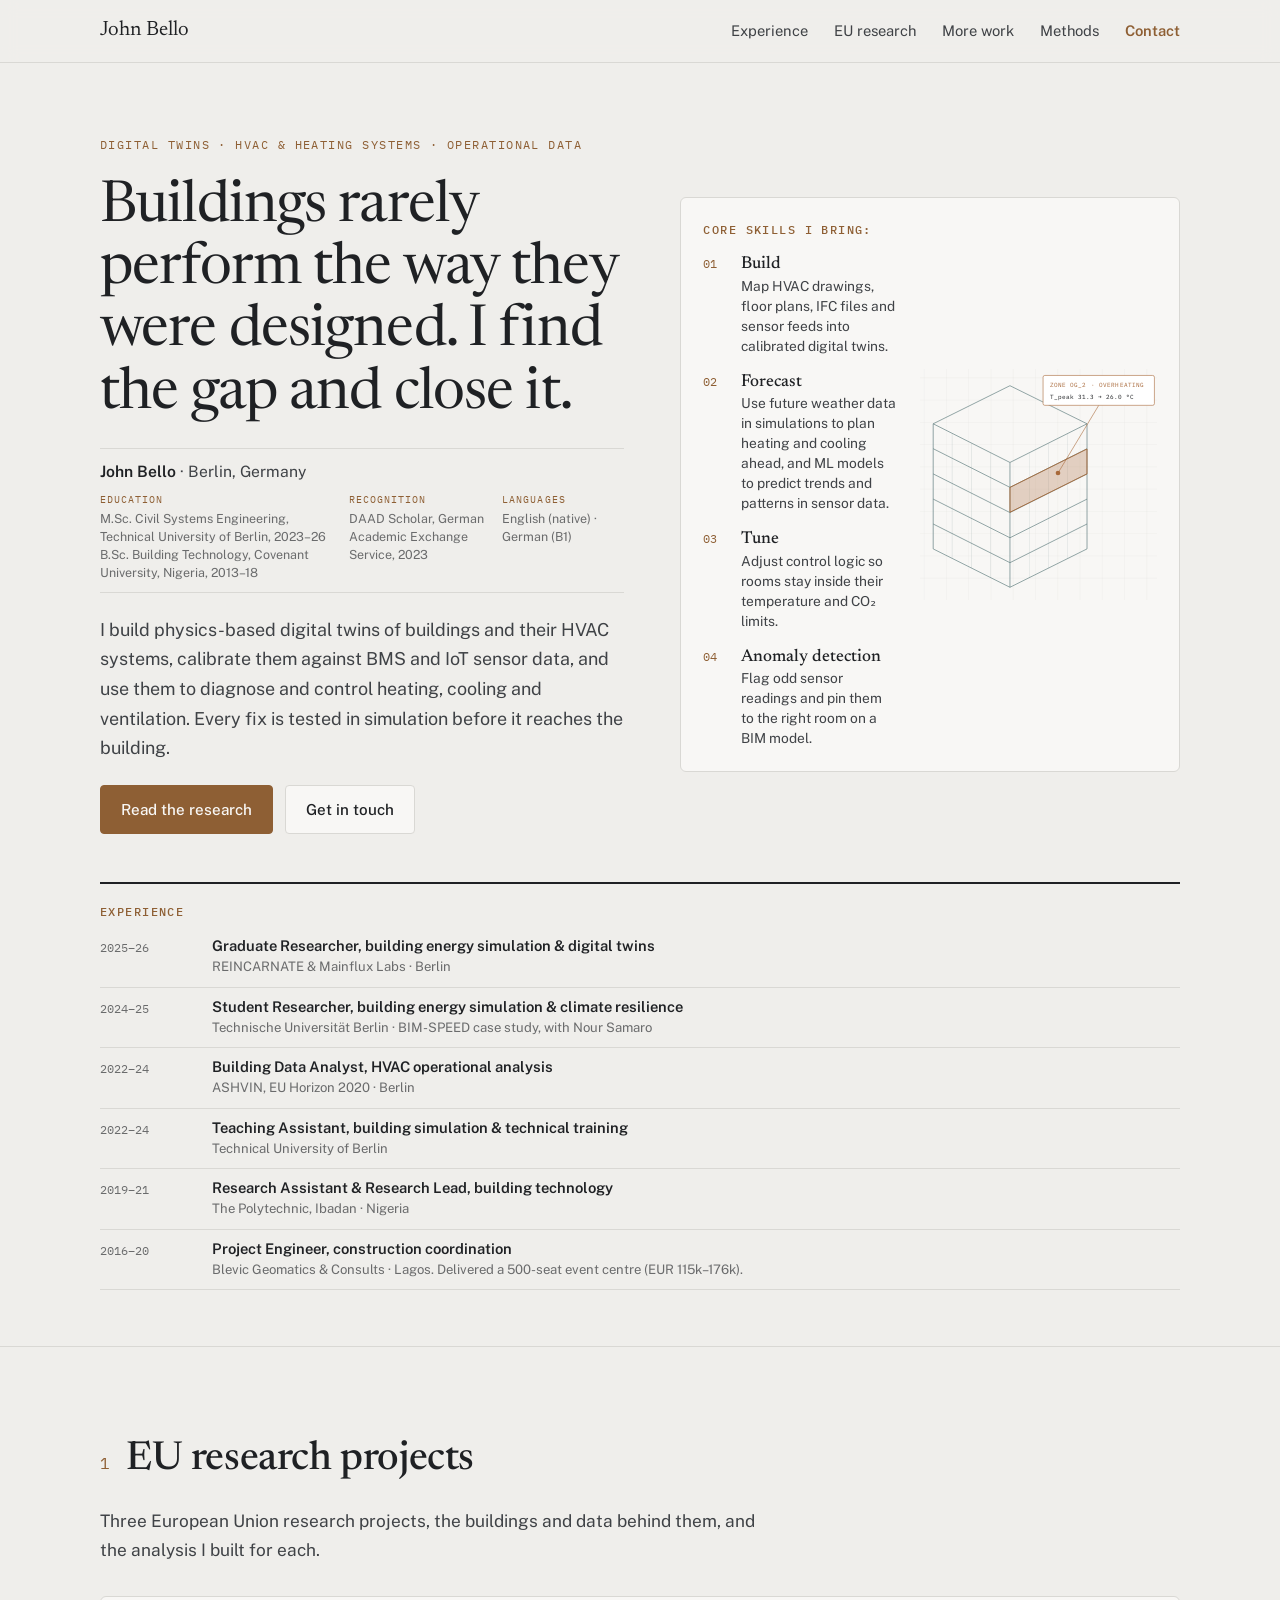
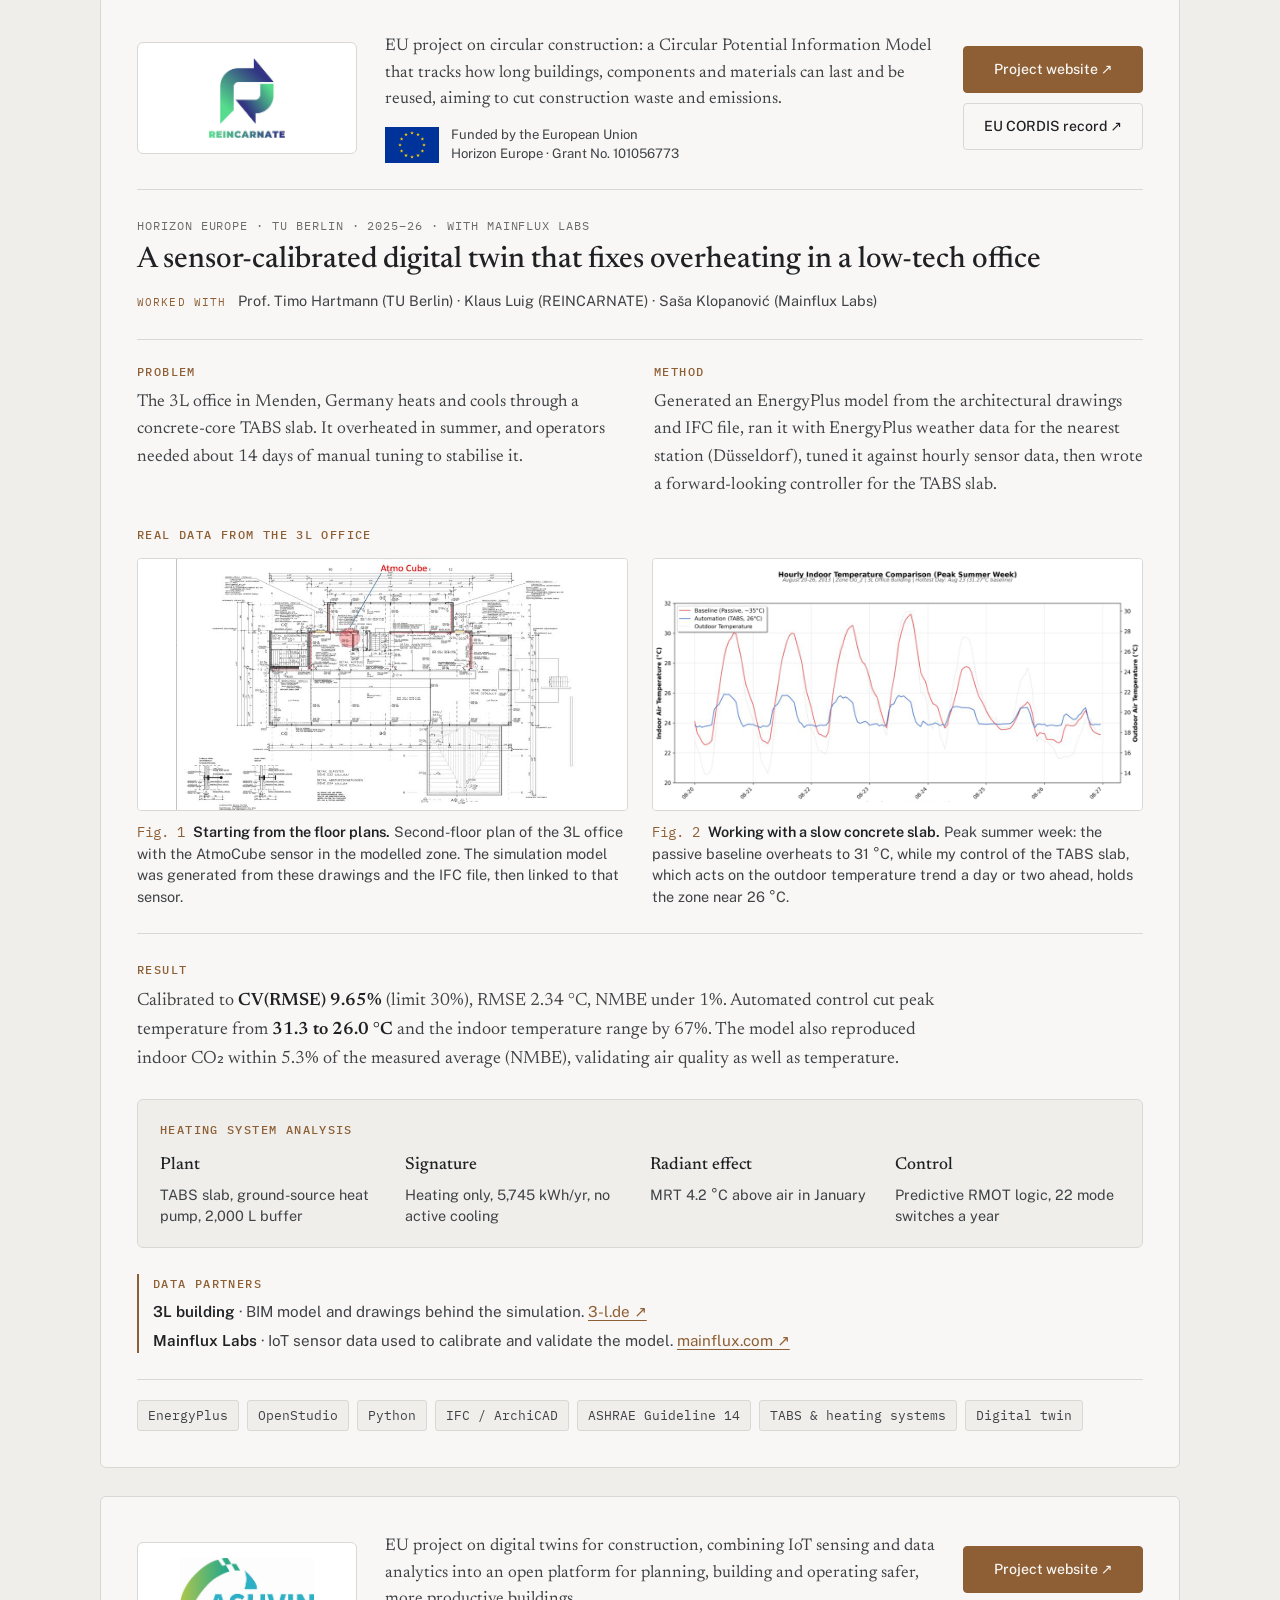
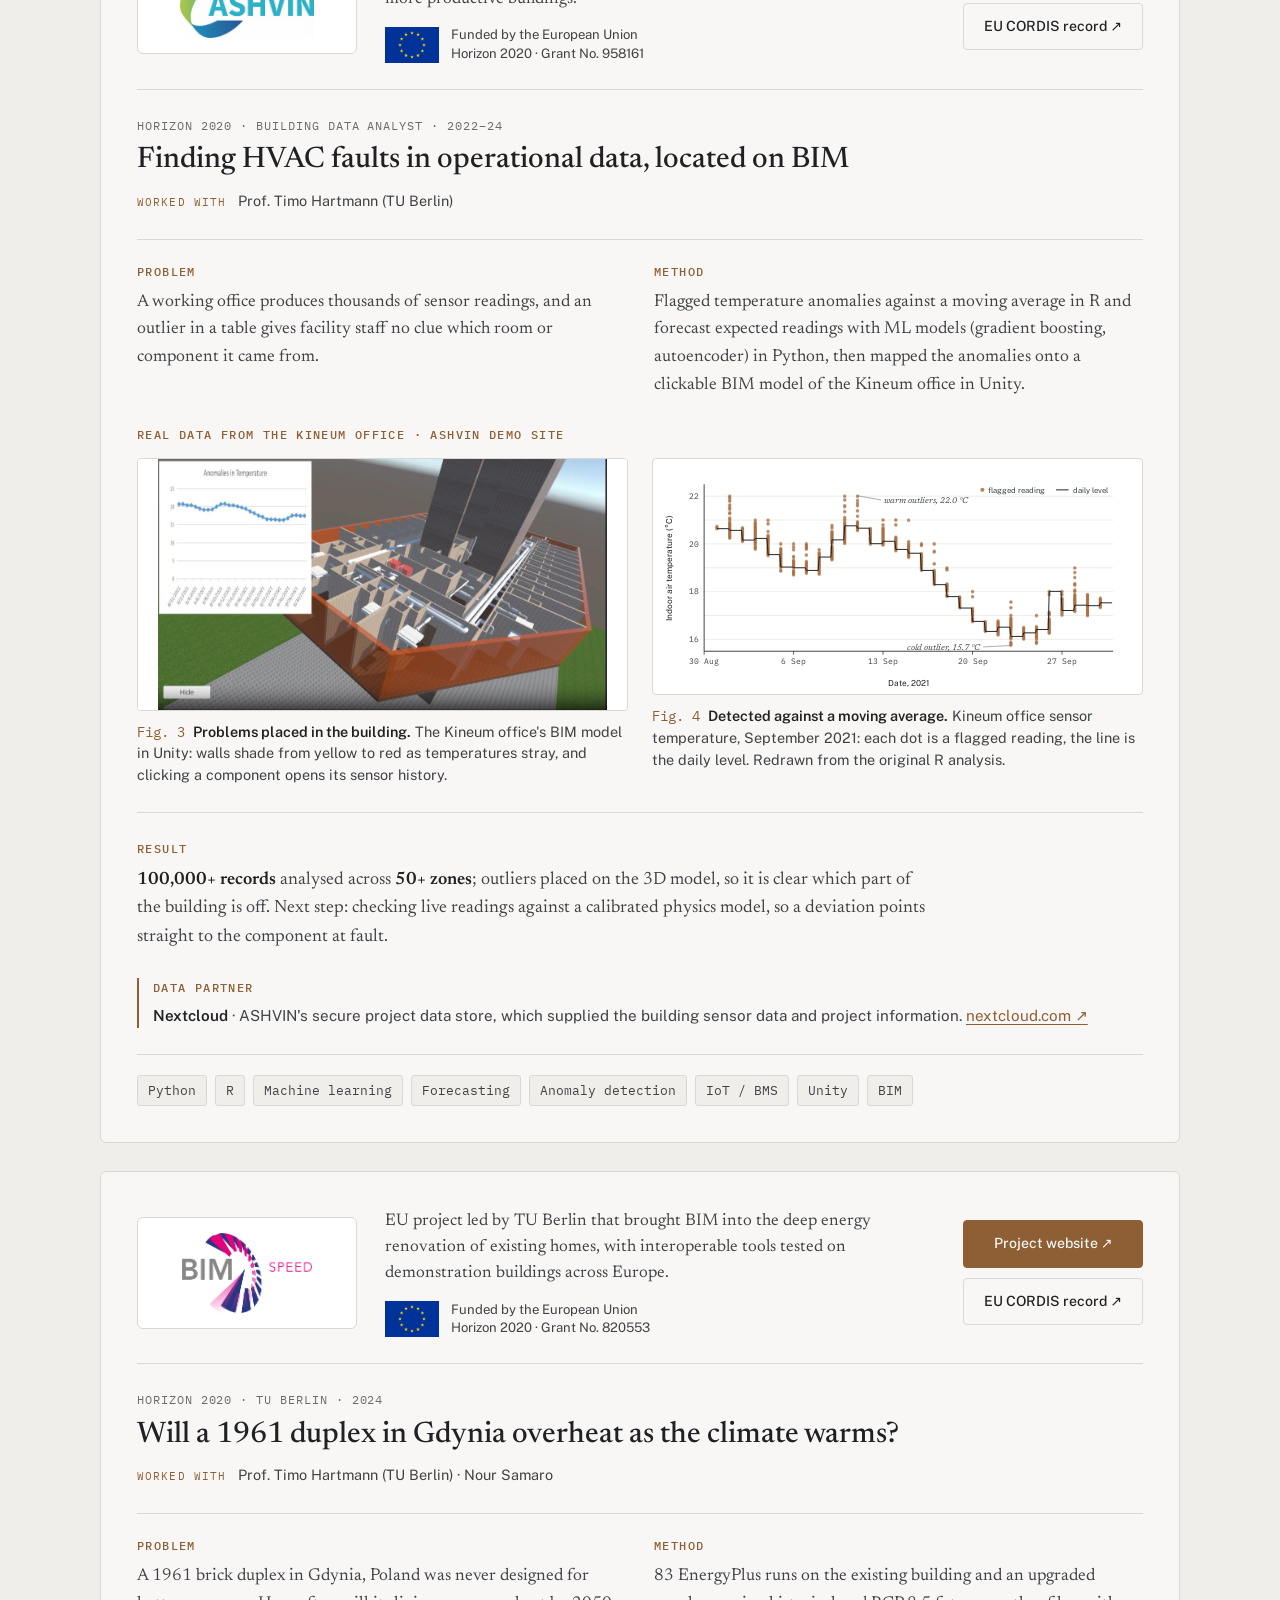
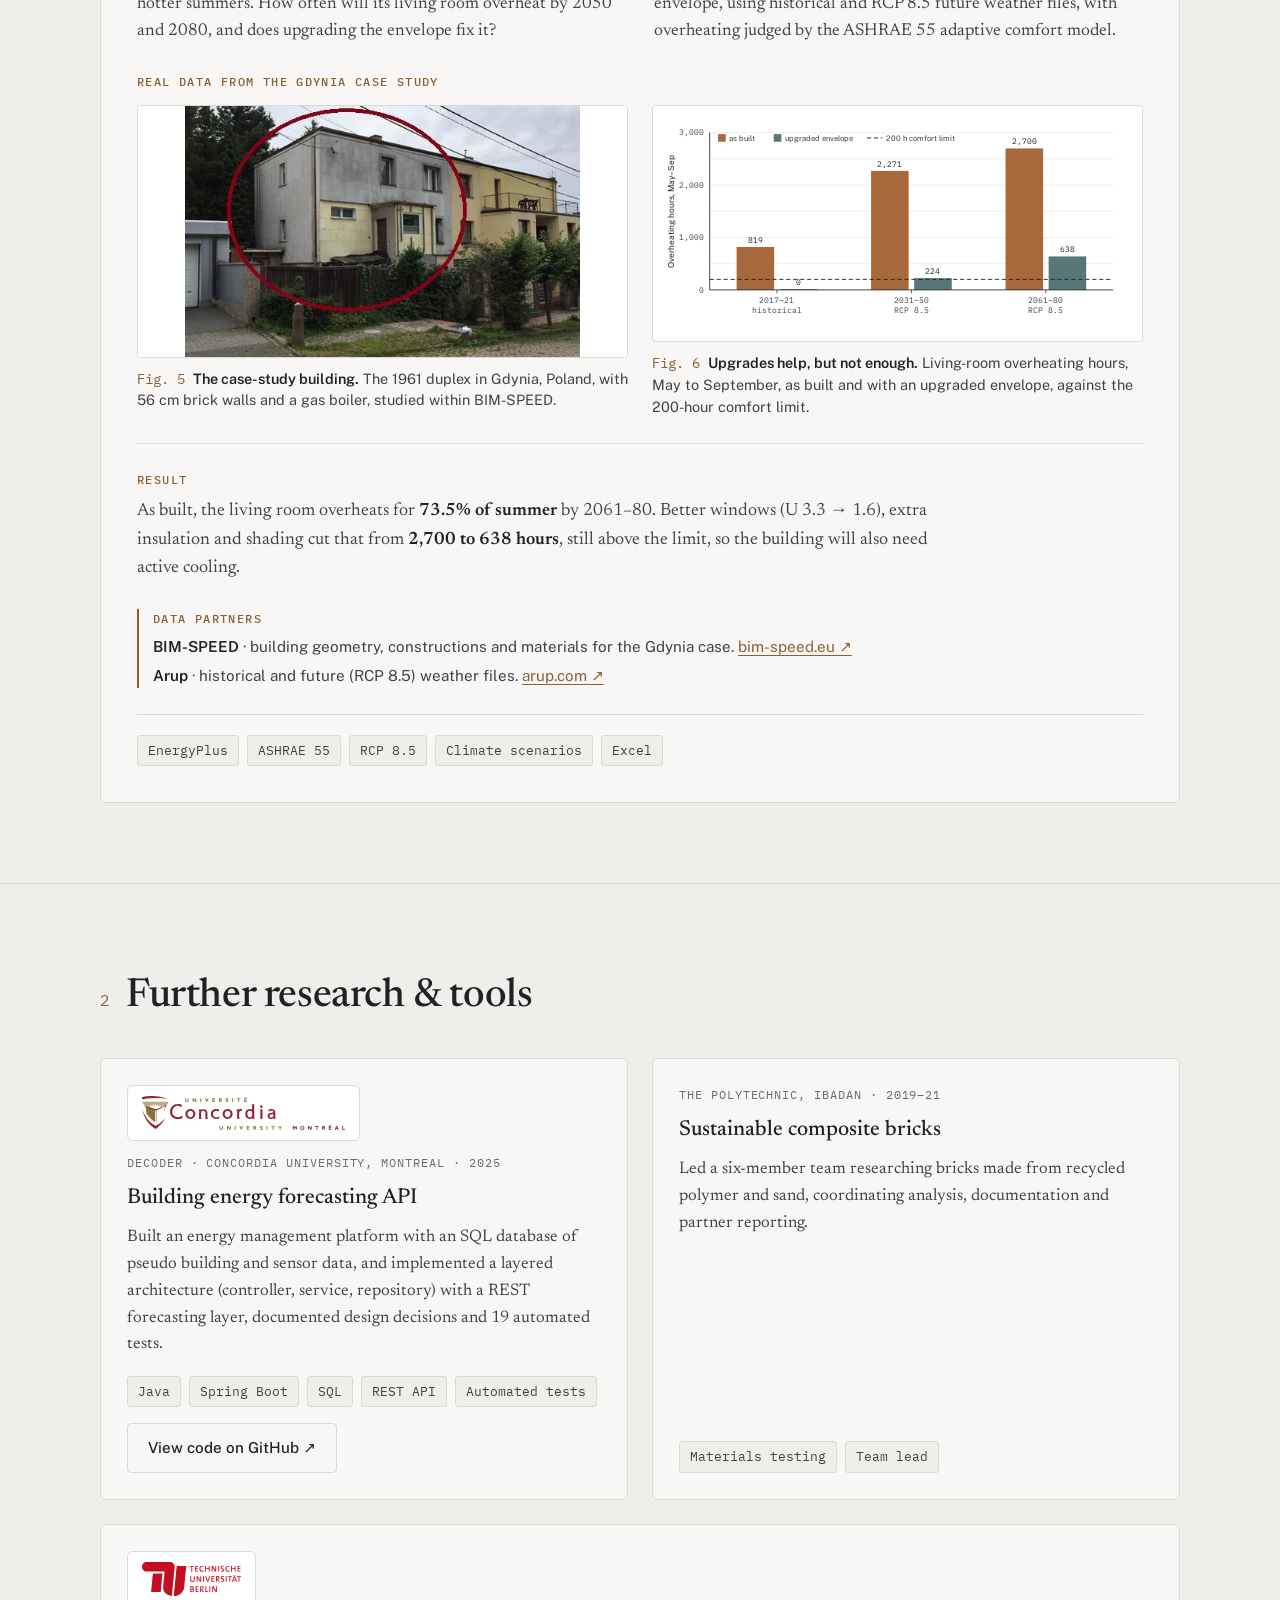
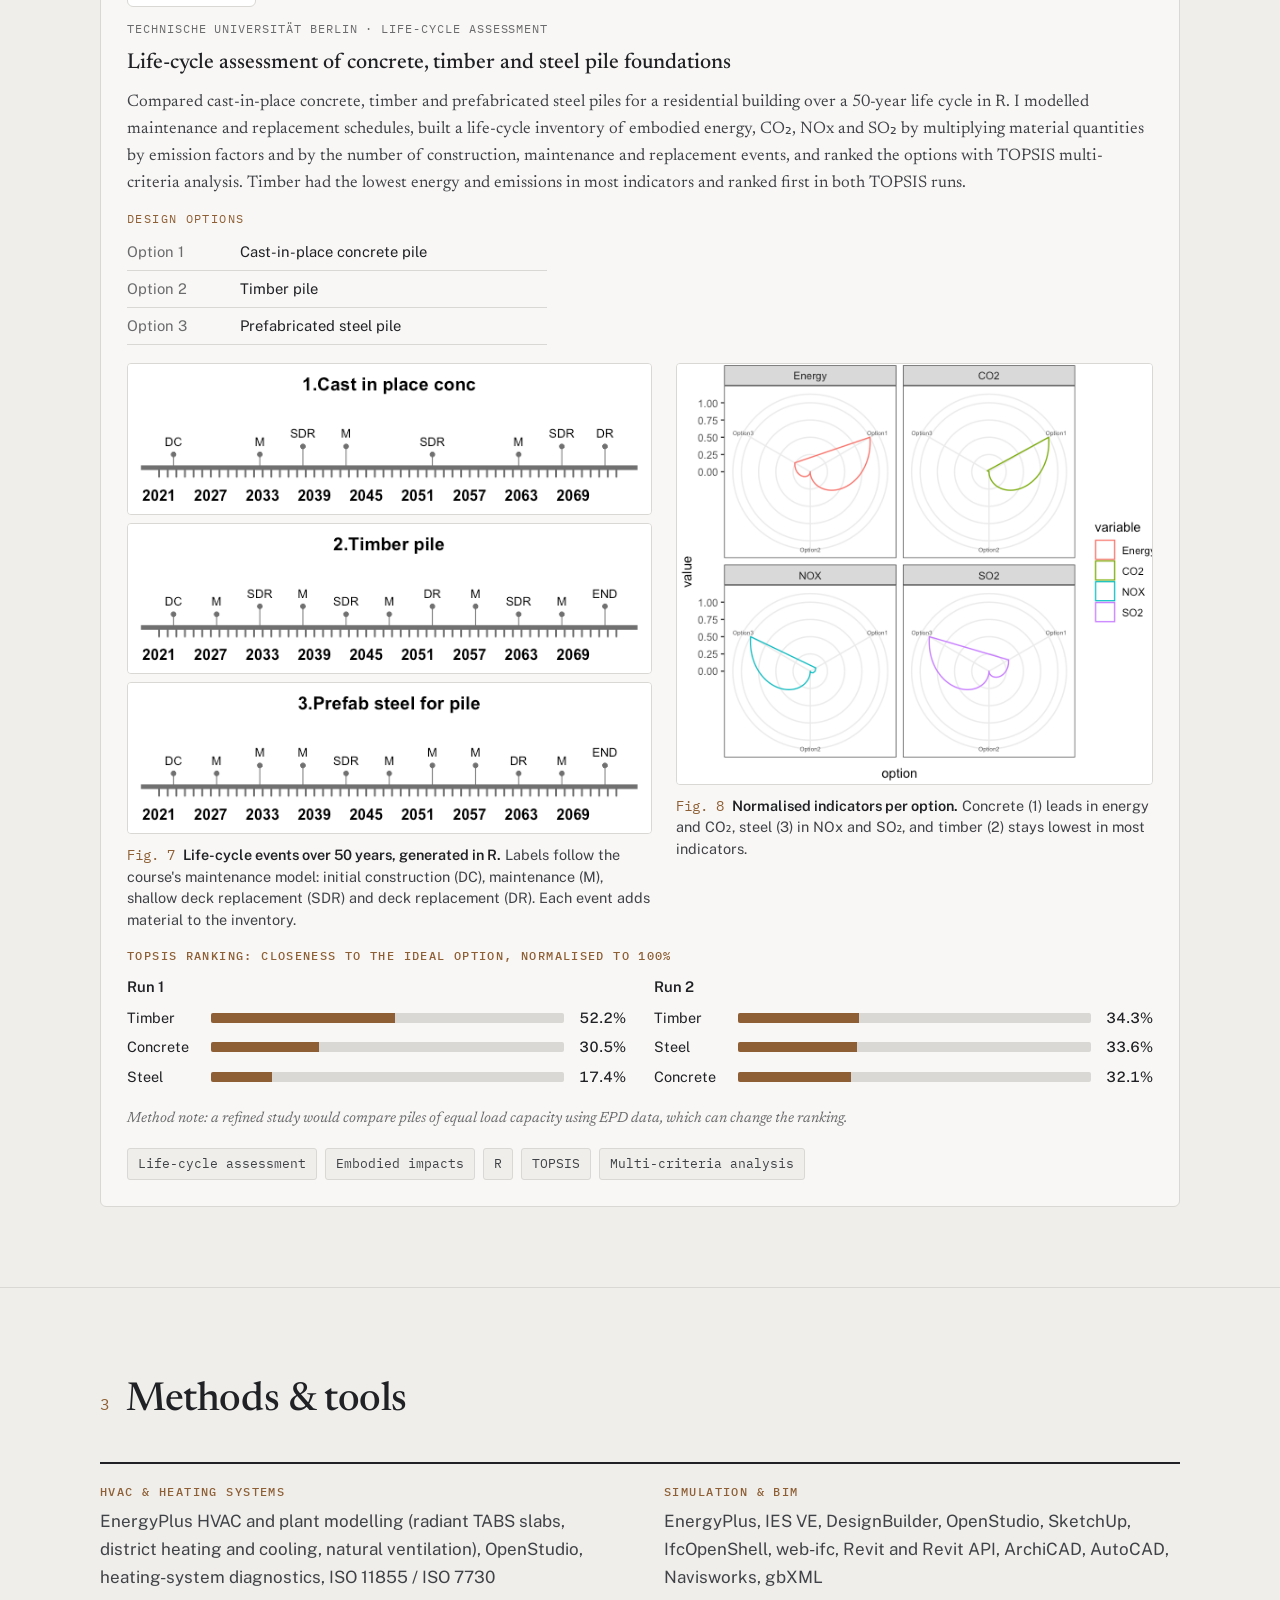
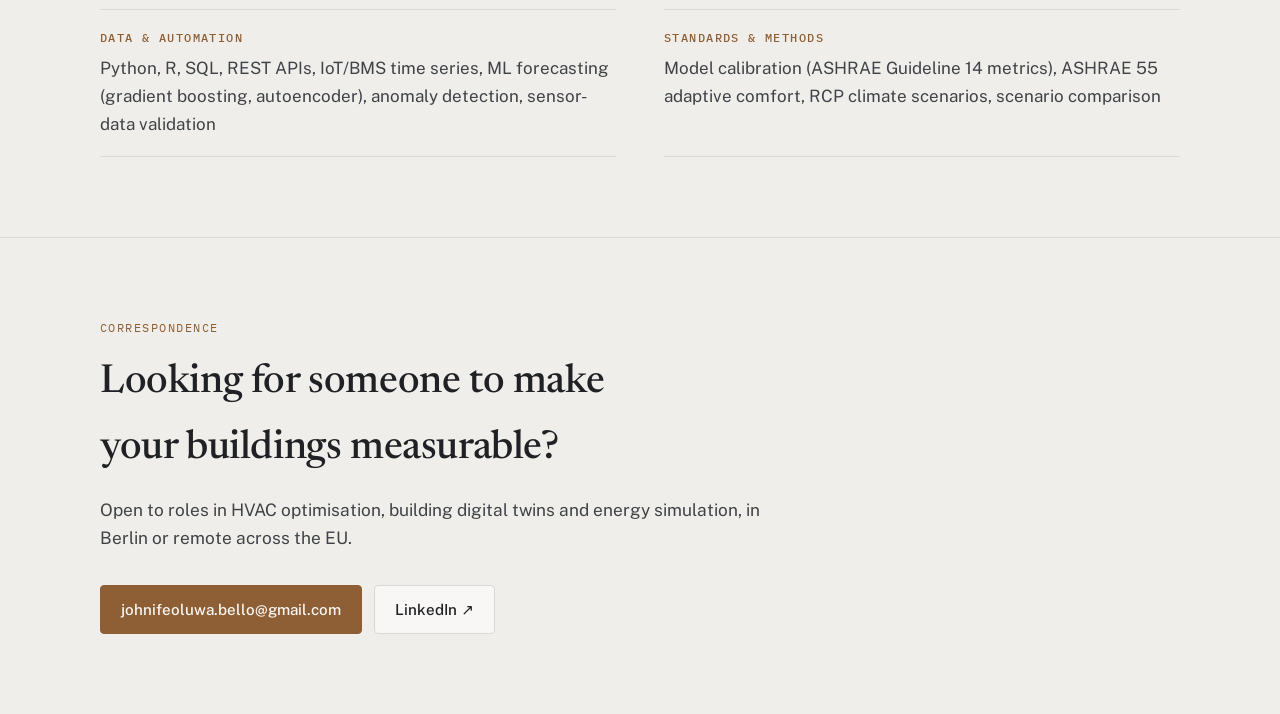
==== commit 8e4a5cf4: "Name the compared pile materials in the LCA card title" ====
--- a/index.html
+++ b/index.html
@@ -309,7 +309,7 @@
           <article class="minor-card minor-wide" id="lca">
             <a class="minor-logo" href="https://www.tu.berlin/" target="_blank" rel="noopener" aria-label="Technische Universität Berlin website"><img src="assets/logos/tuberlin.svg" alt="Technische Universität Berlin logo"></a>
             <header><p class="paper-meta">Technische Universität Berlin · Life-cycle assessment</p></header>
-            <h3>Life-cycle assessment and multi-criteria comparison of pile foundations</h3>
+            <h3>Life-cycle assessment of concrete, timber and steel pile foundations</h3>
             <p>Compared cast-in-place concrete, timber and prefabricated steel piles for a residential building over a 50-year life cycle in R. I modelled maintenance and replacement schedules, built a life-cycle inventory of embodied energy, CO₂, NOx and SO₂ by multiplying material quantities by emission factors and by the number of construction, maintenance and replacement events, and ranked the options with TOPSIS multi-criteria analysis. Timber had the lowest energy and emissions in most indicators and ranked first in both TOPSIS runs.</p>
             <table class="lca-opts">
               <caption>Design options</caption>
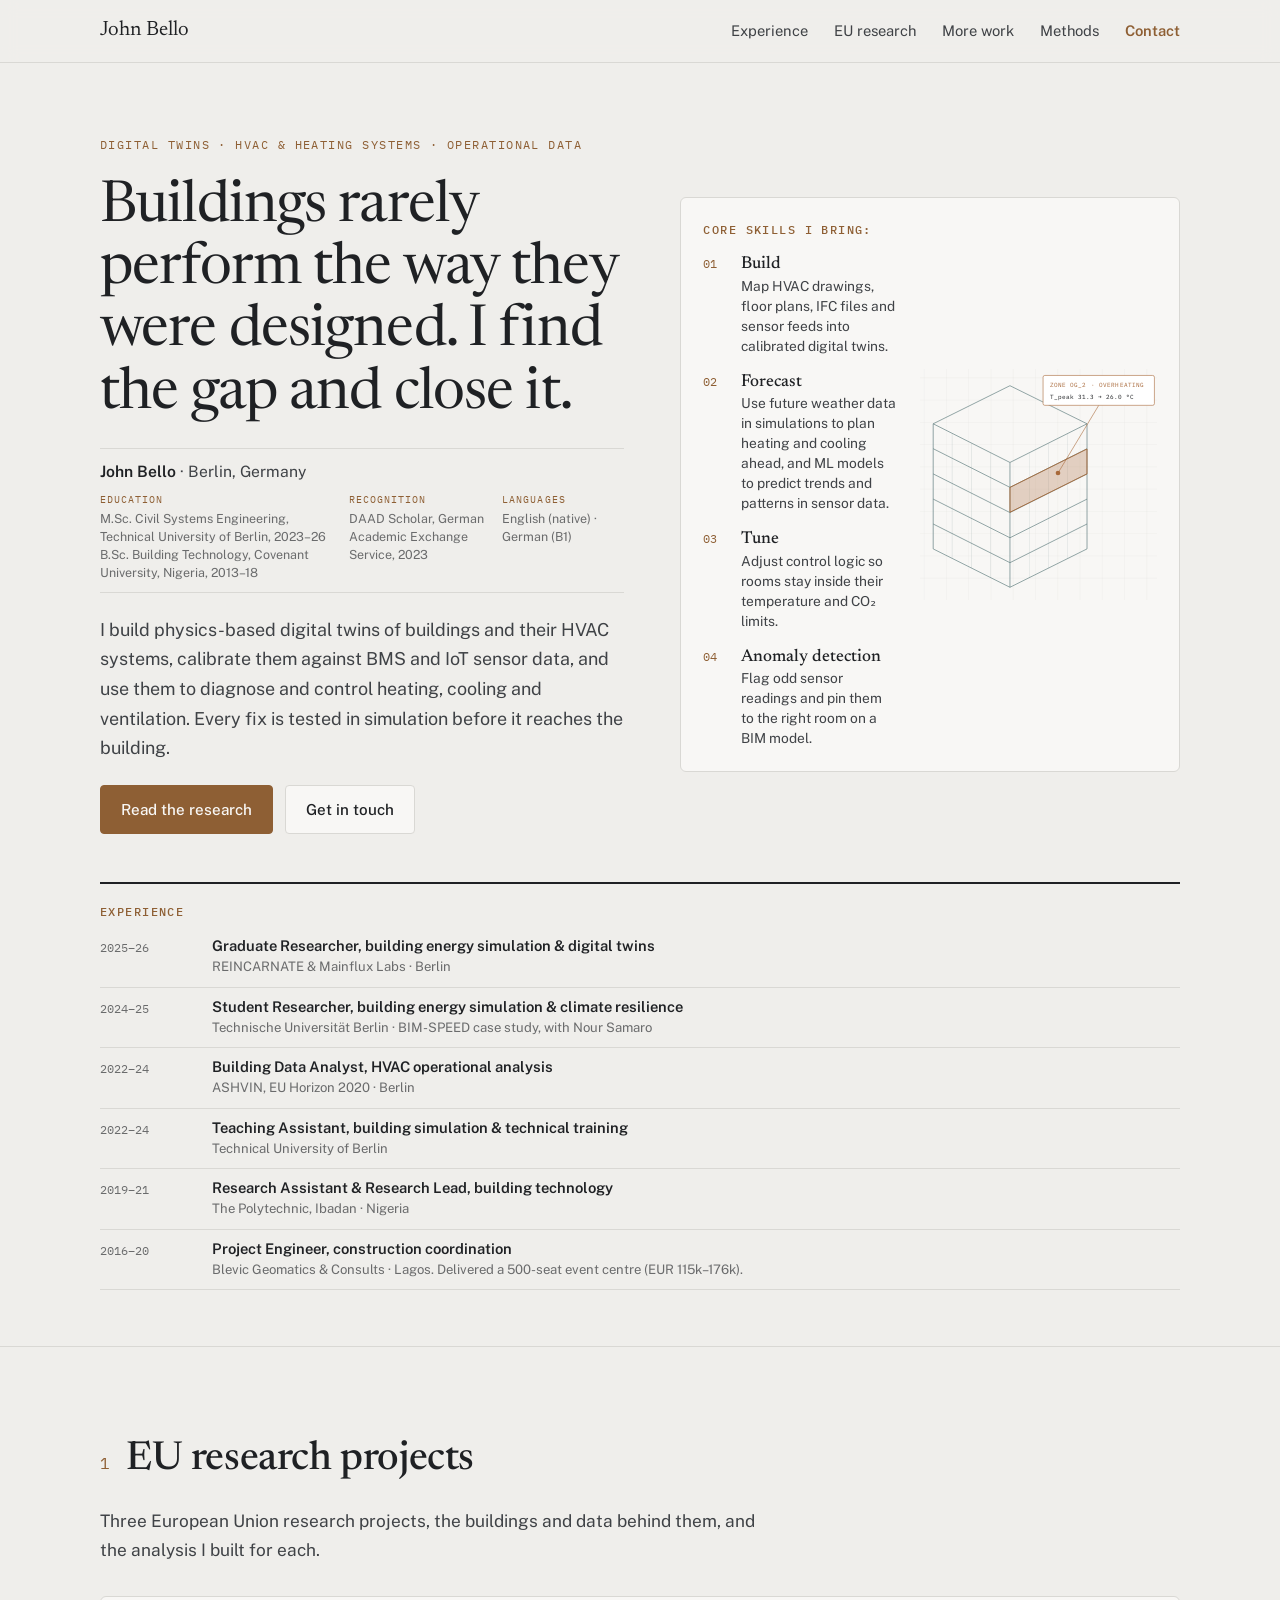
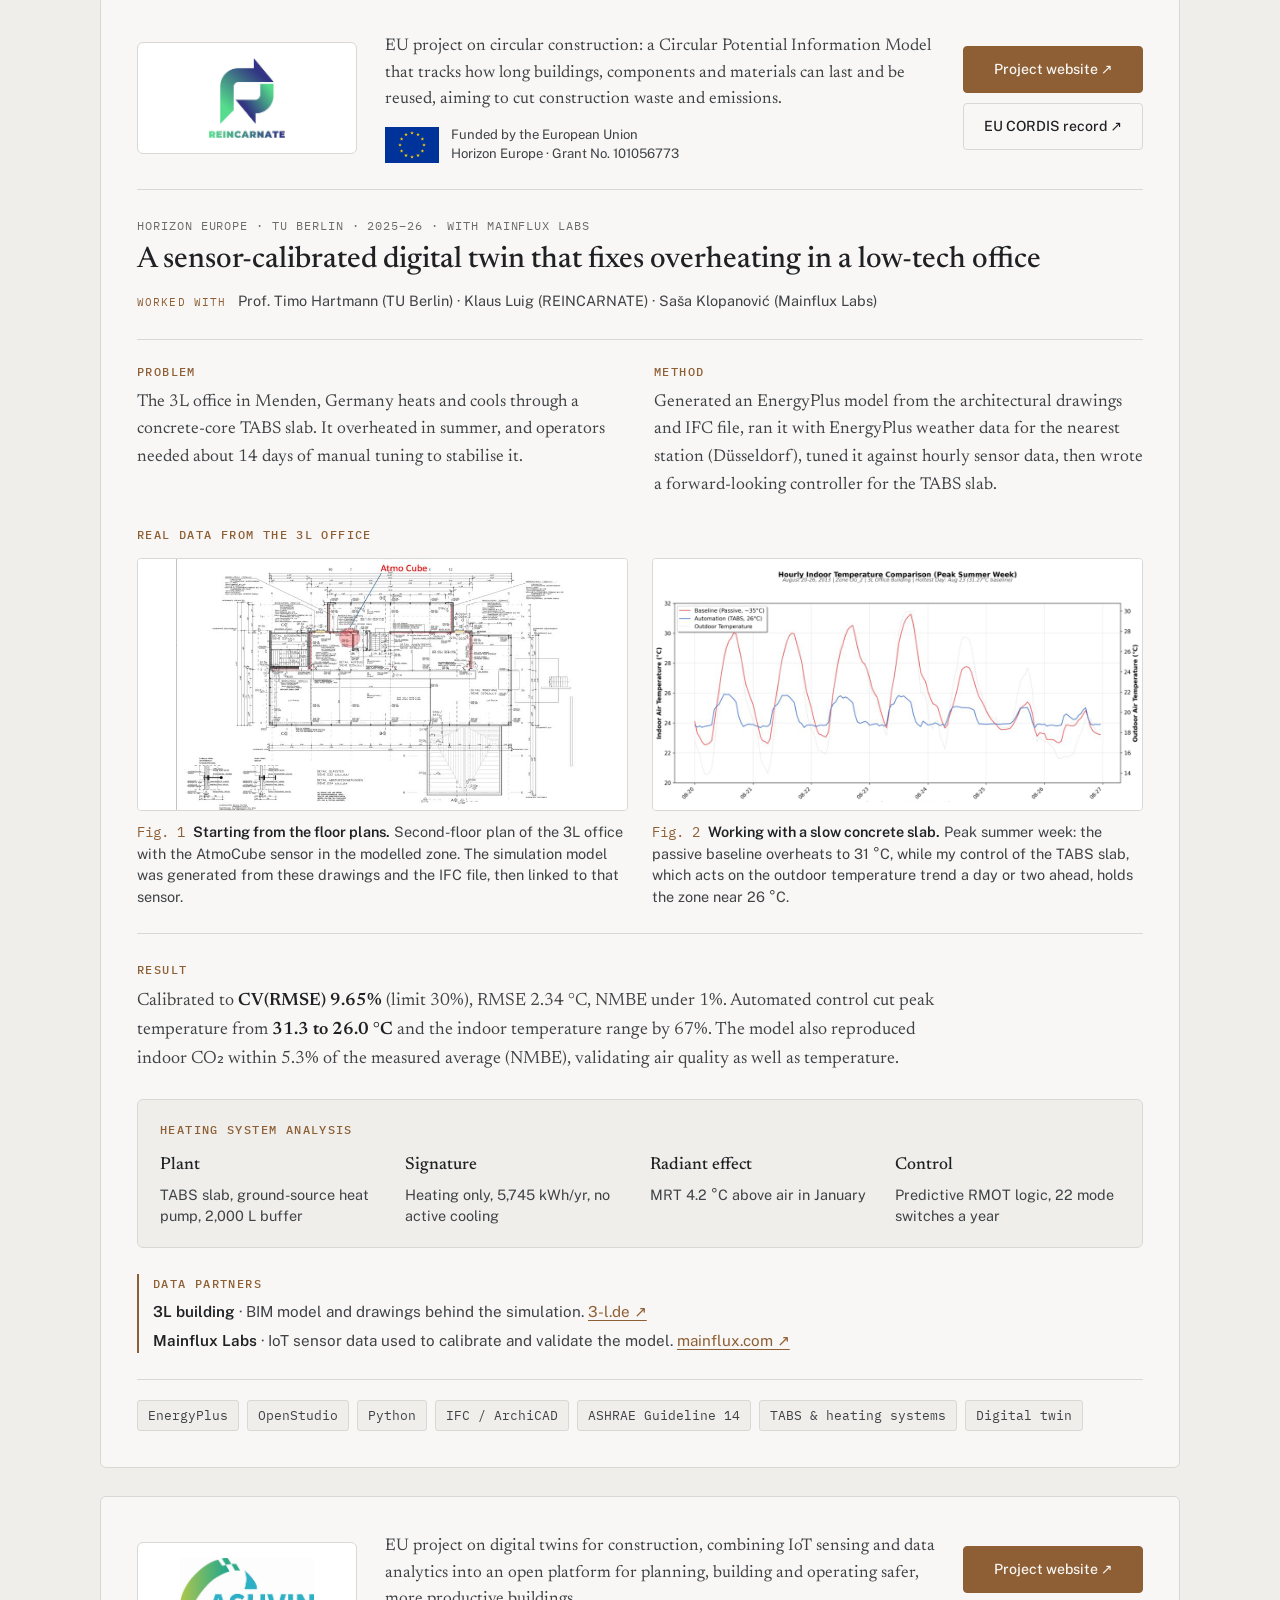
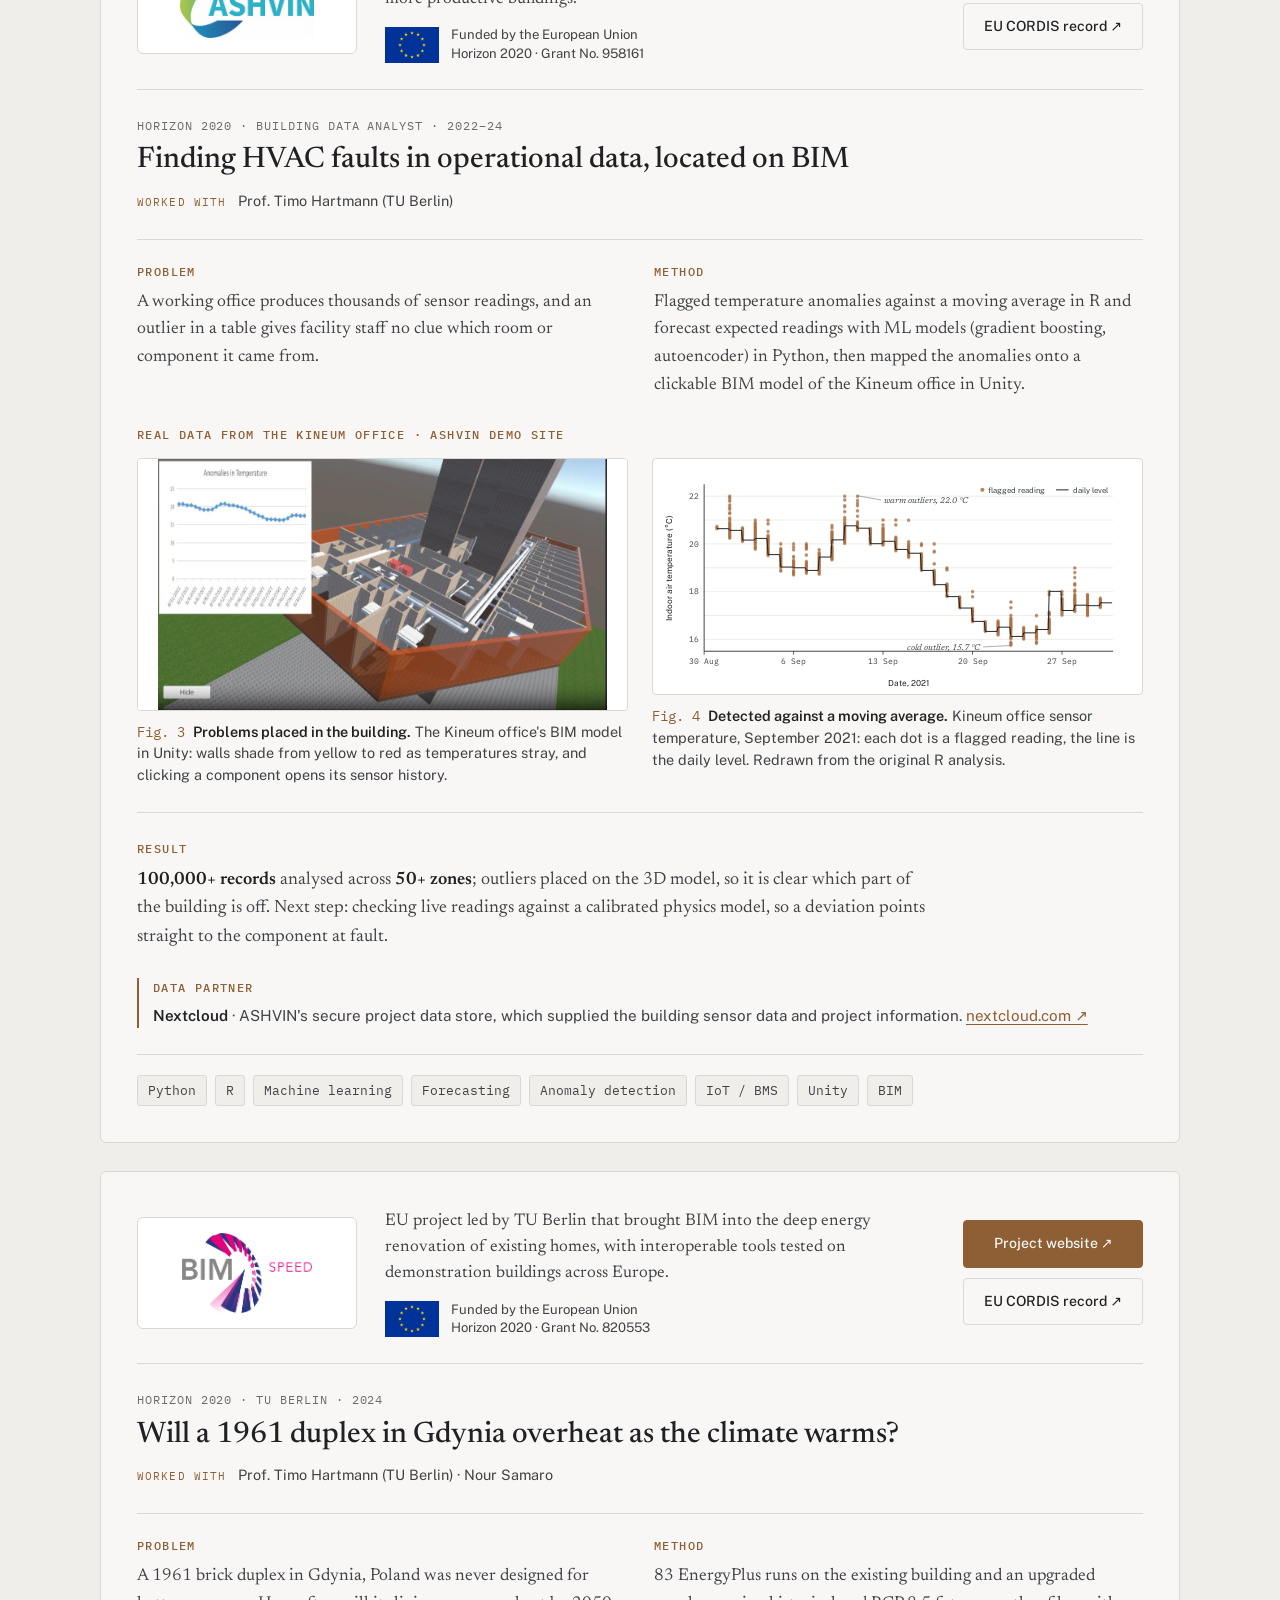
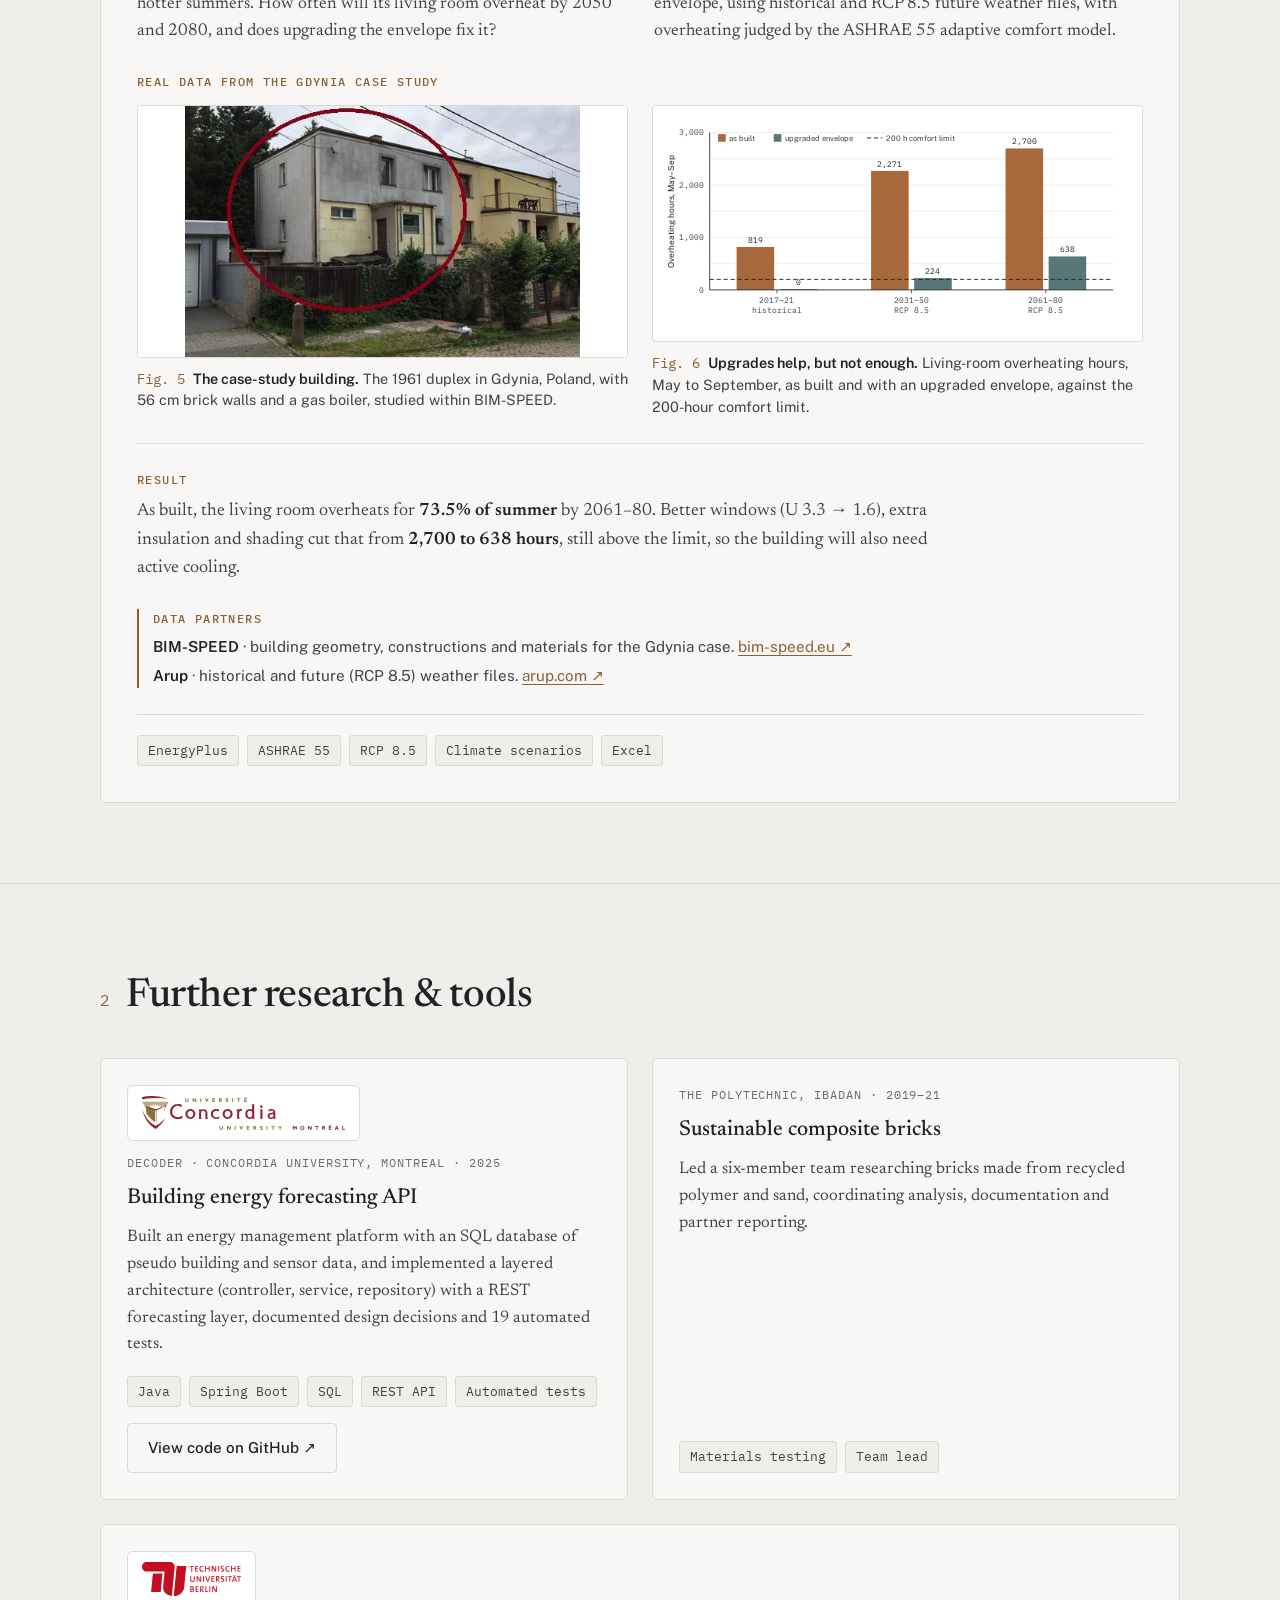
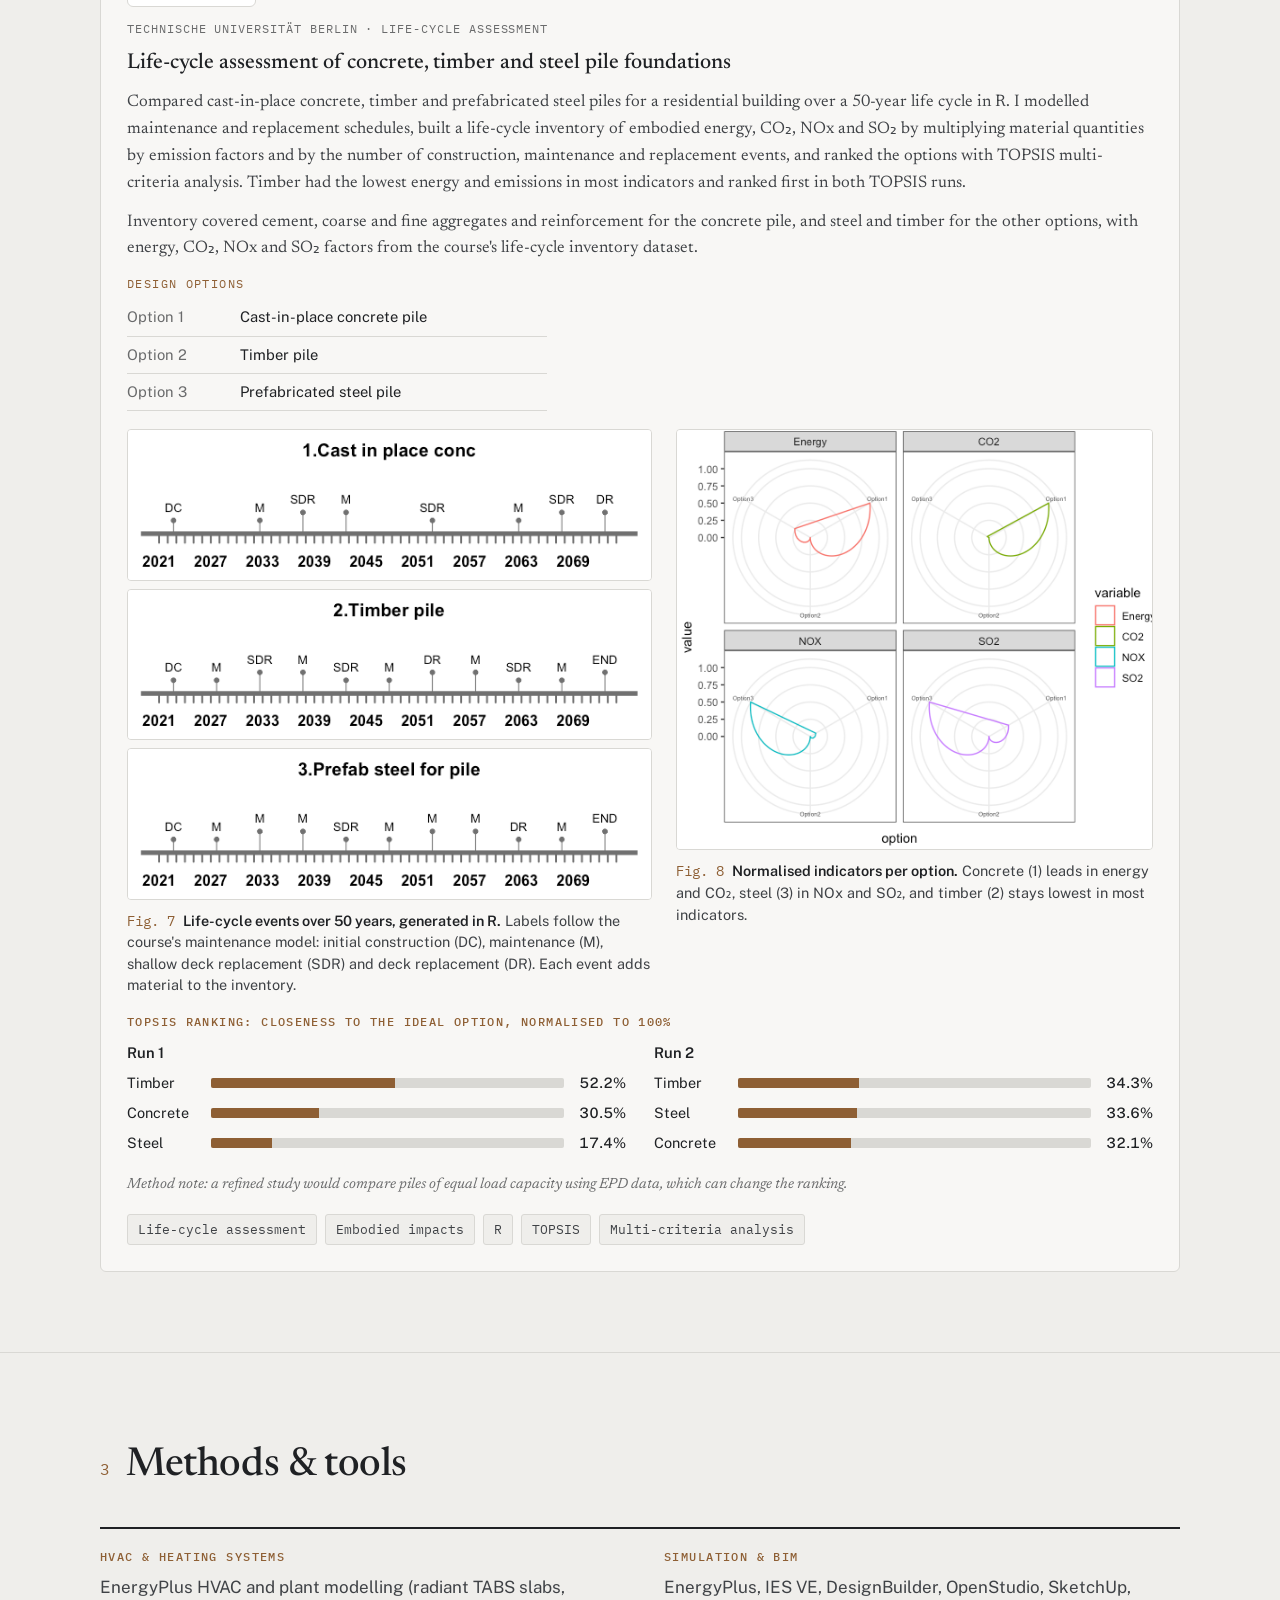
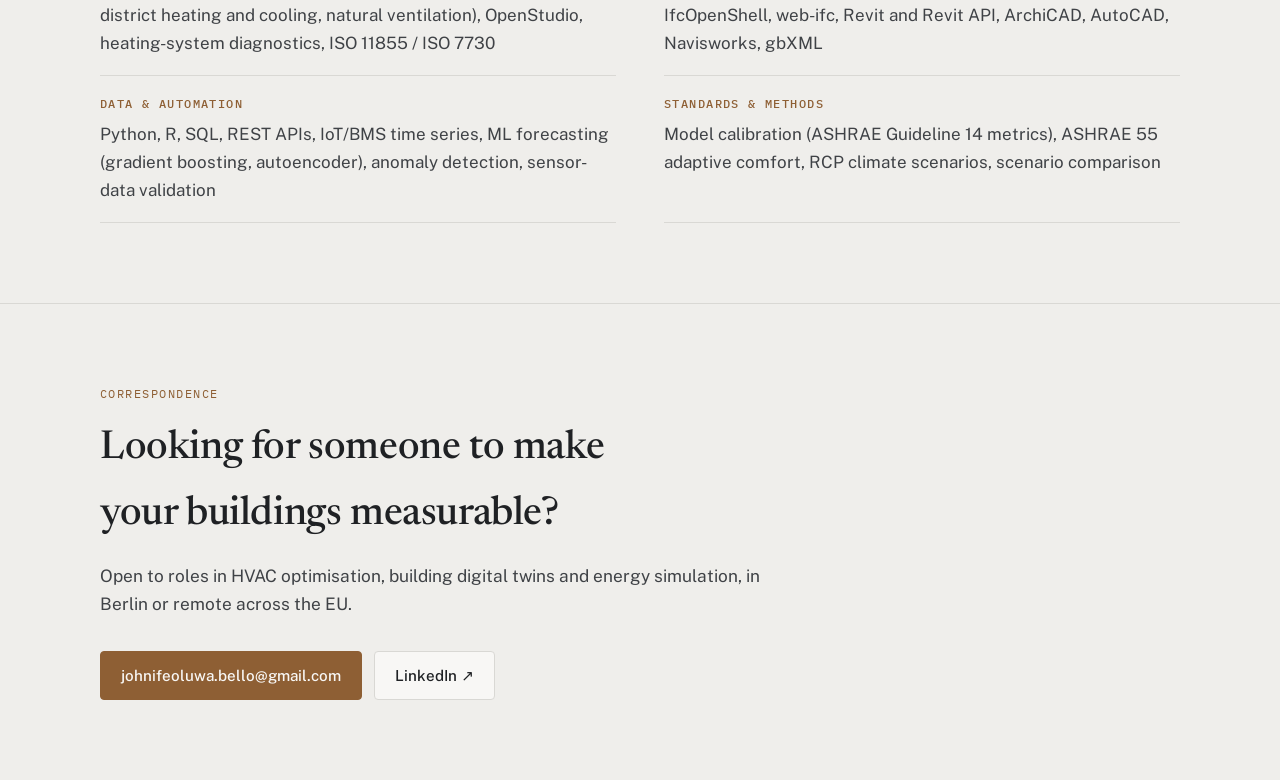
==== commit e94d29c7: "Describe the LCA inventory materials and data source" ====
--- a/index.html
+++ b/index.html
@@ -311,6 +311,7 @@
             <header><p class="paper-meta">Technische Universität Berlin · Life-cycle assessment</p></header>
             <h3>Life-cycle assessment of concrete, timber and steel pile foundations</h3>
             <p>Compared cast-in-place concrete, timber and prefabricated steel piles for a residential building over a 50-year life cycle in R. I modelled maintenance and replacement schedules, built a life-cycle inventory of embodied energy, CO₂, NOx and SO₂ by multiplying material quantities by emission factors and by the number of construction, maintenance and replacement events, and ranked the options with TOPSIS multi-criteria analysis. Timber had the lowest energy and emissions in most indicators and ranked first in both TOPSIS runs.</p>
+            <p>Inventory covered cement, coarse and fine aggregates and reinforcement for the concrete pile, and steel and timber for the other options, with energy, CO₂, NOx and SO₂ factors from the course's life-cycle inventory dataset.</p>
             <table class="lca-opts">
               <caption>Design options</caption>
               <tbody>
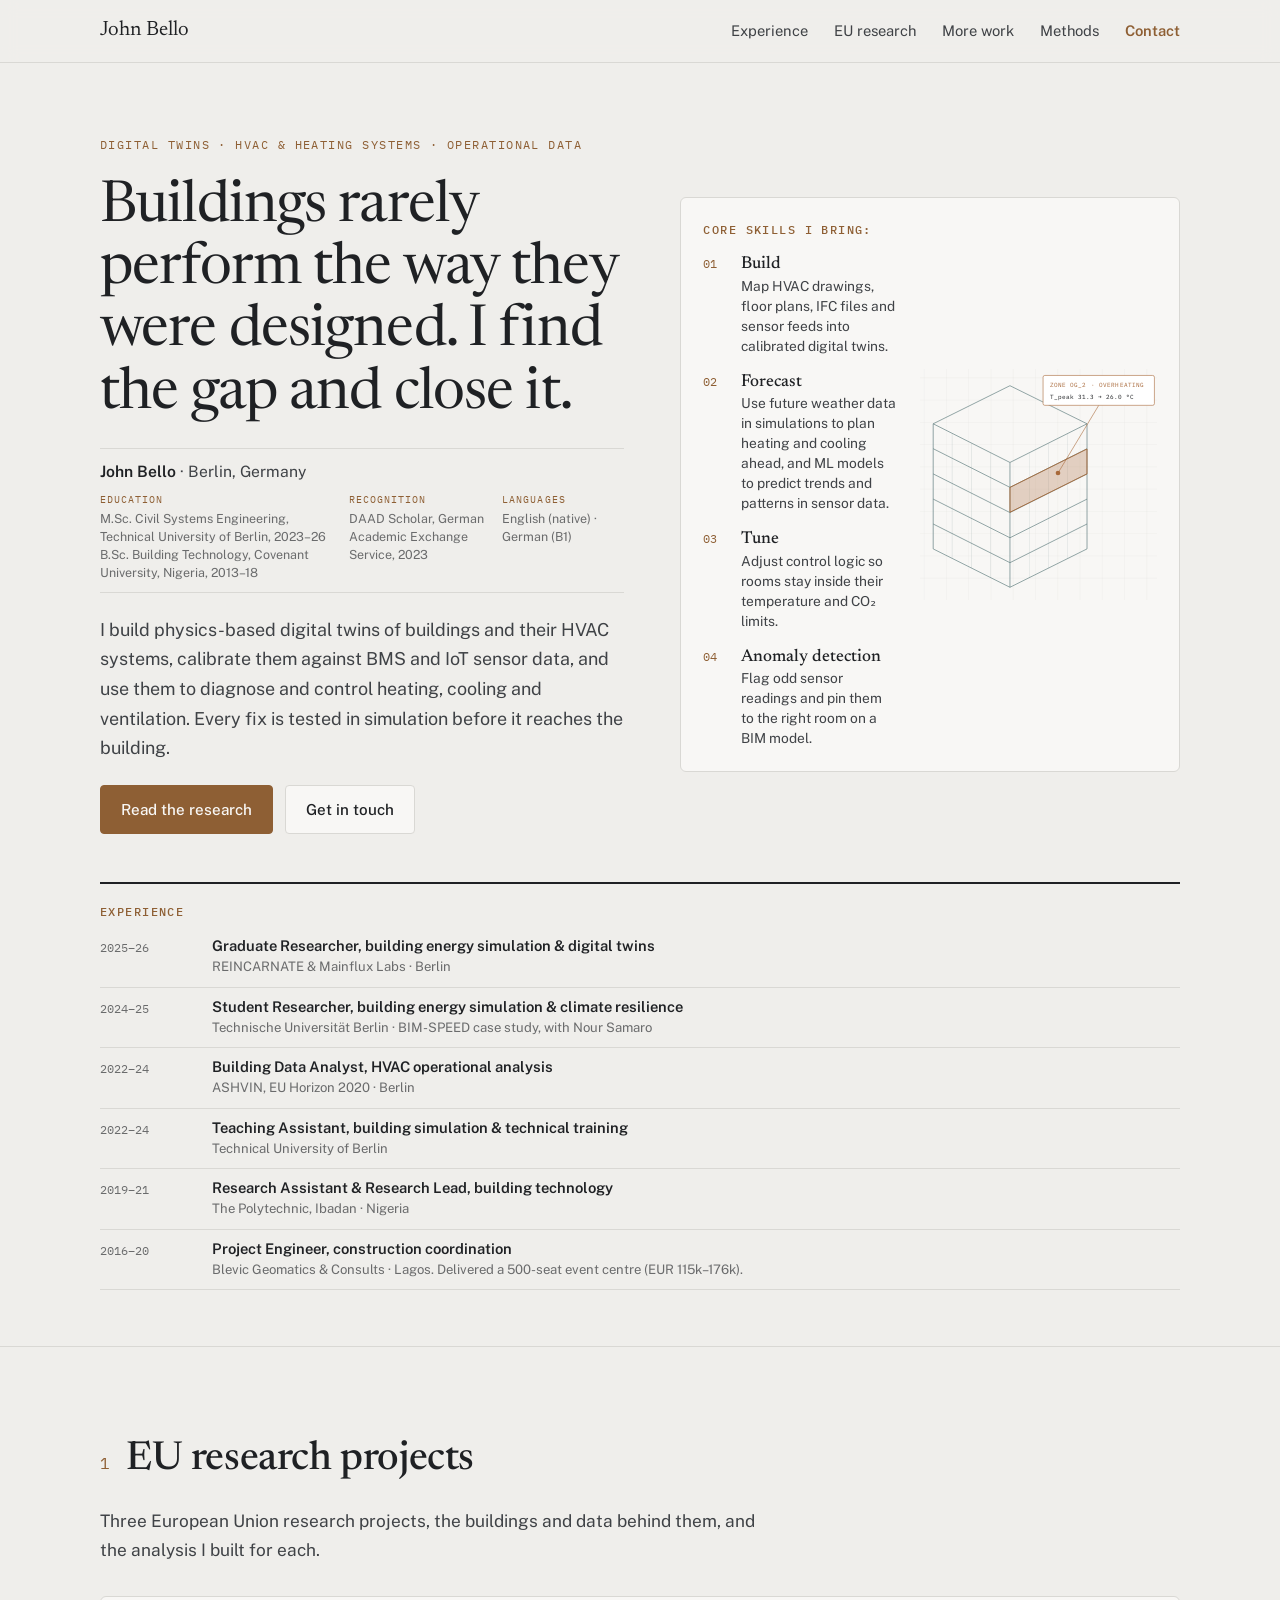
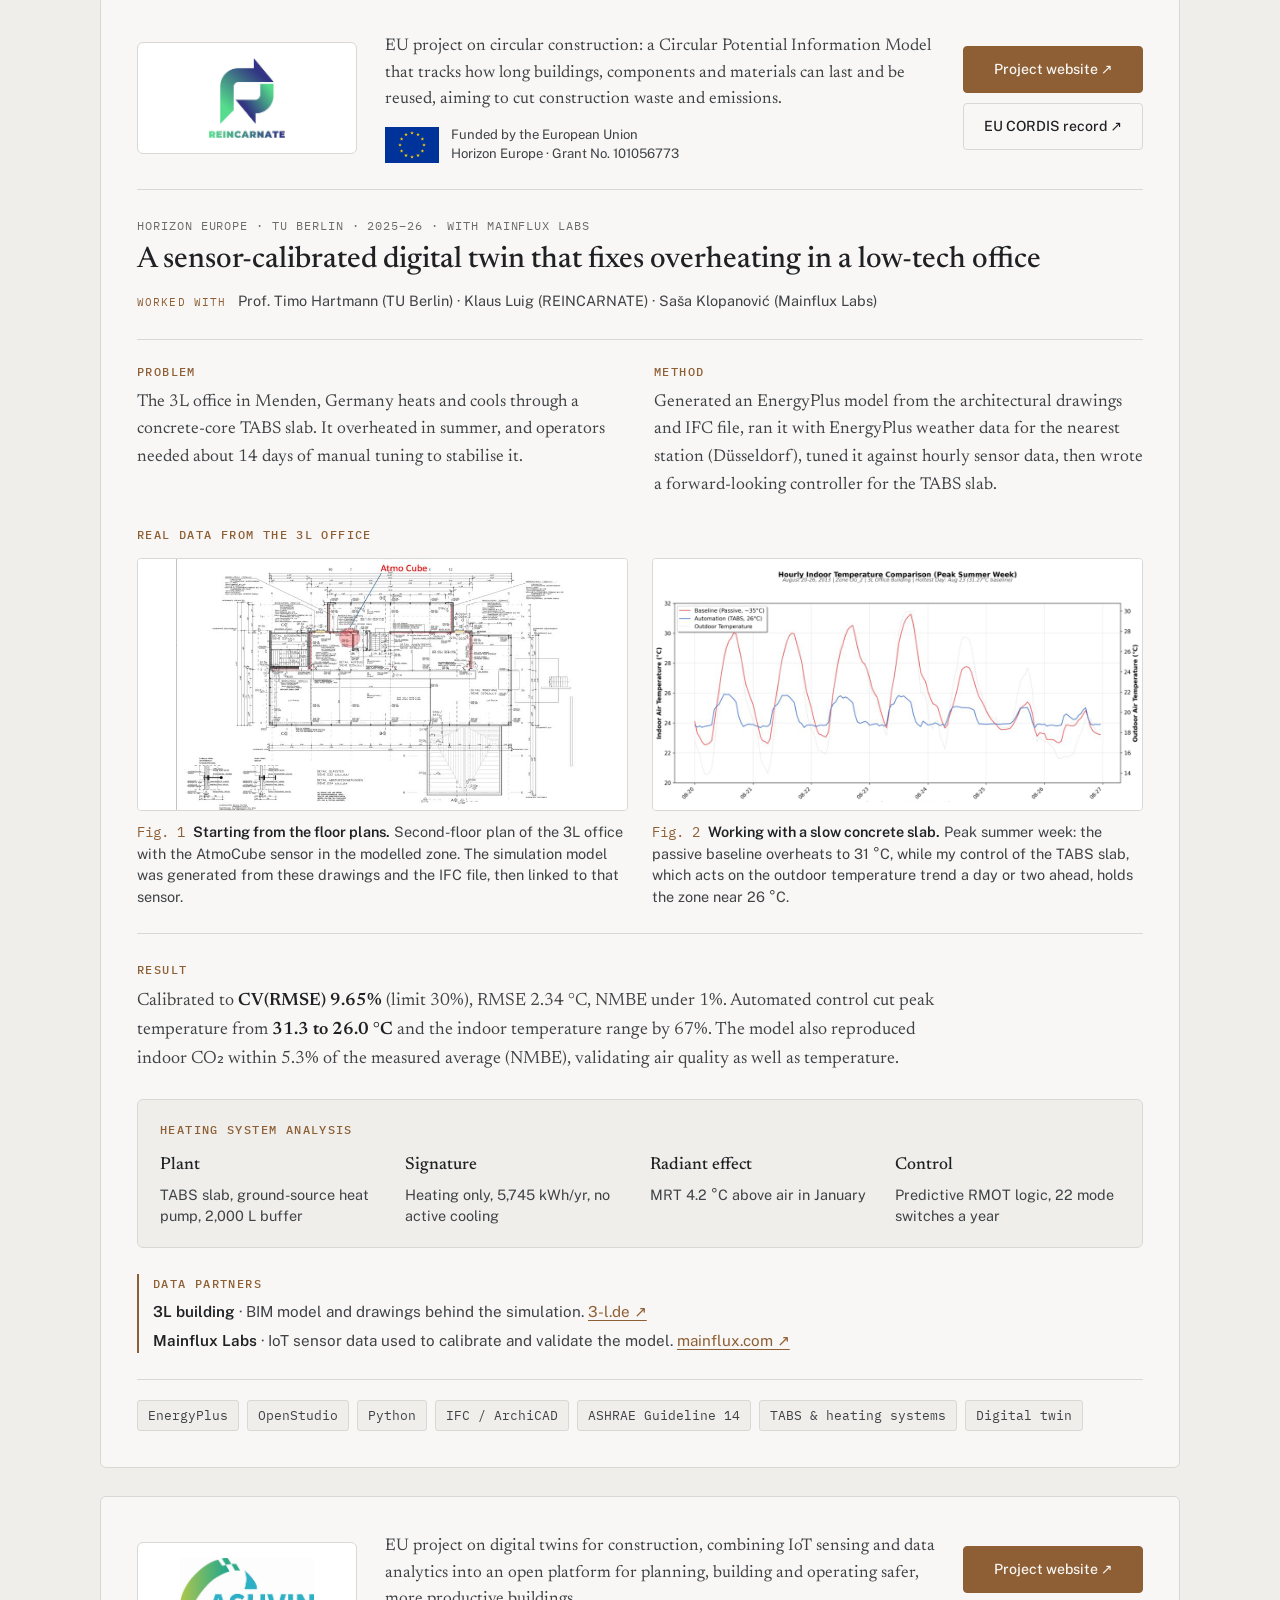
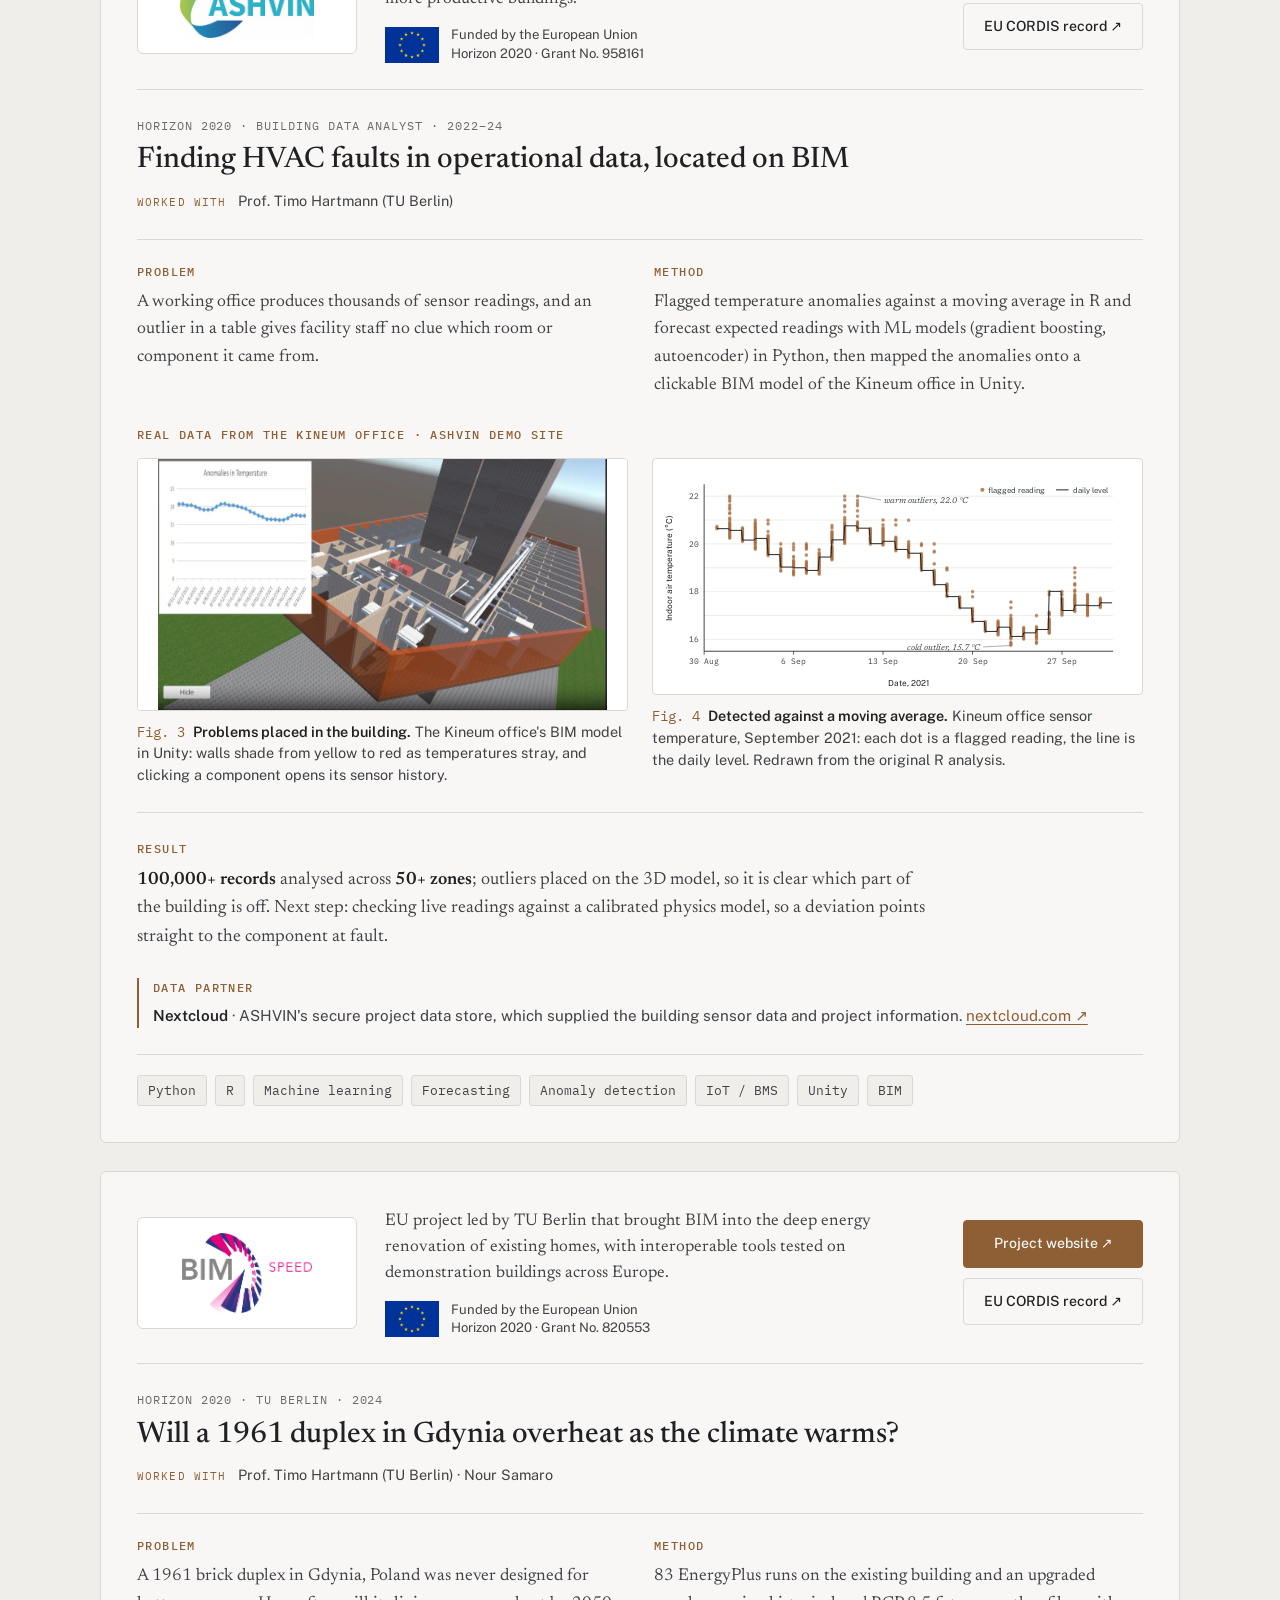
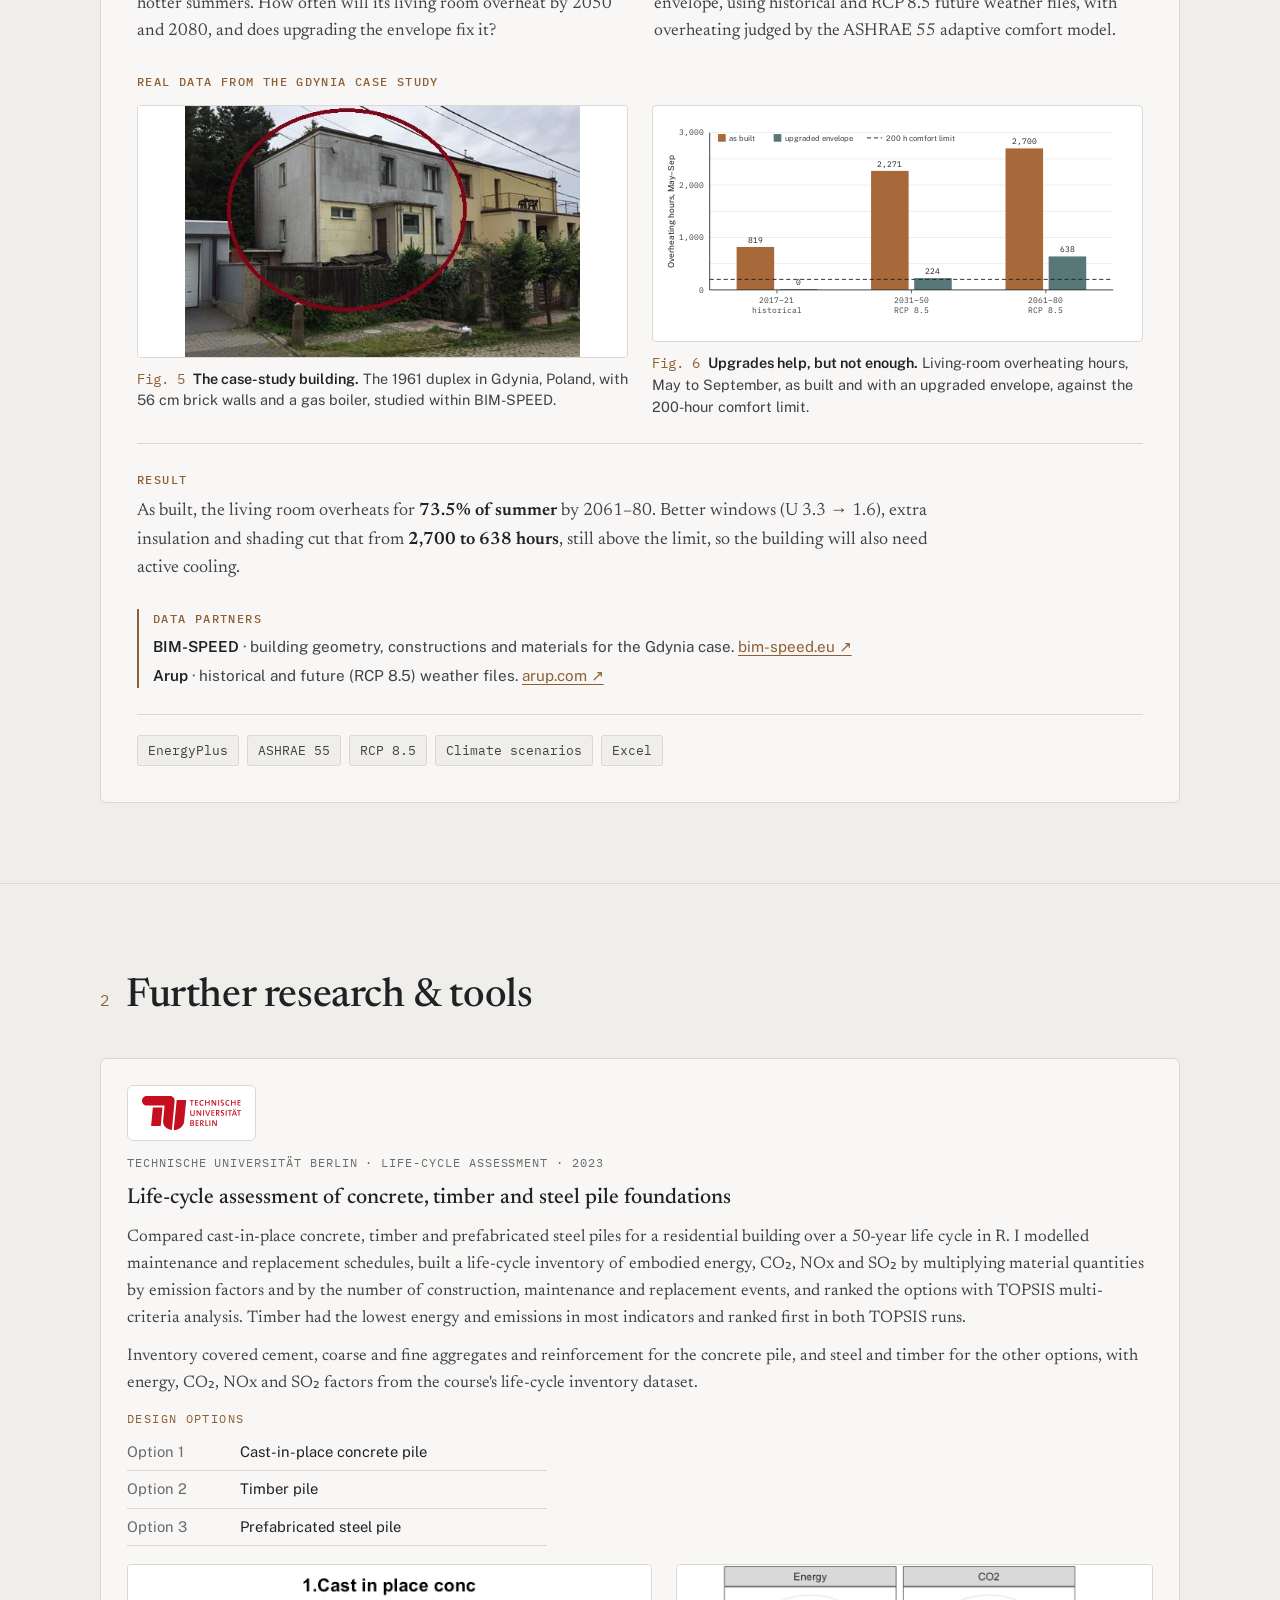
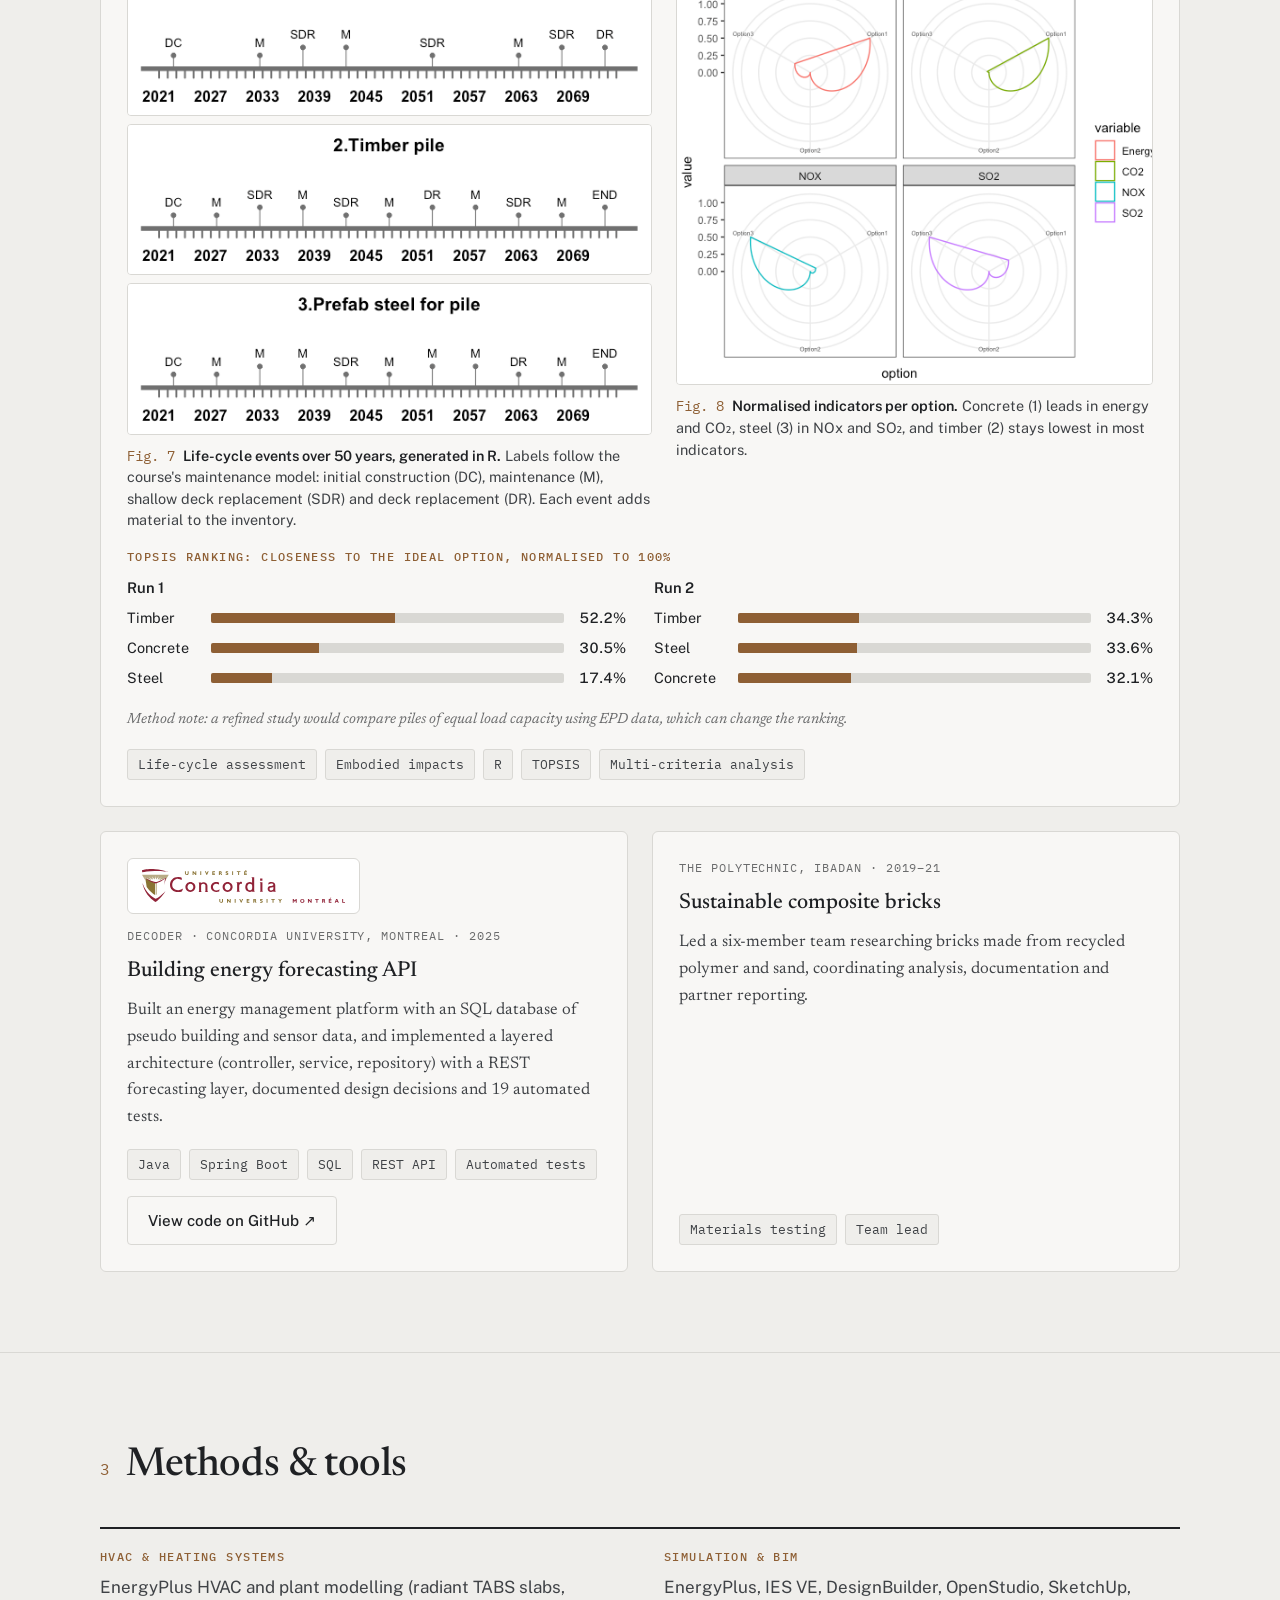
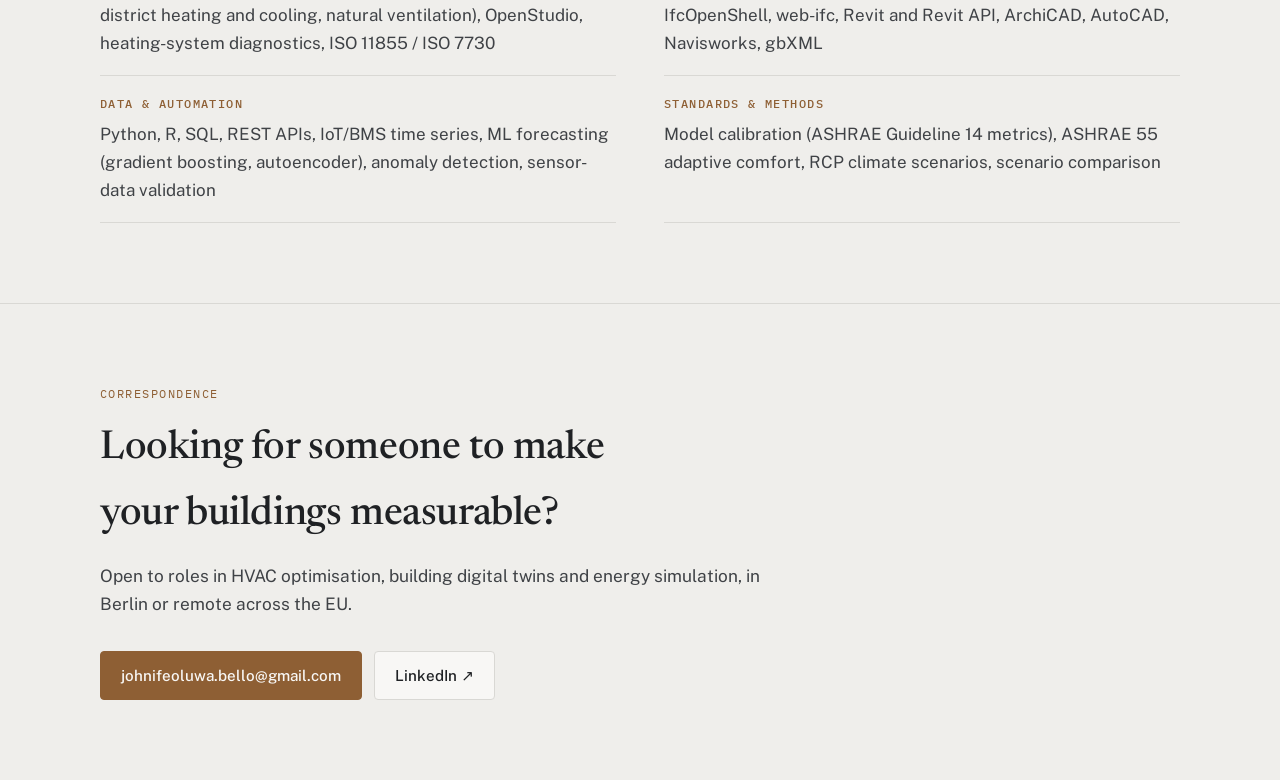
==== commit 939b72f2: "Show LCA card first in Further research & tools and add its year" ====
--- a/index.html
+++ b/index.html
@@ -292,23 +292,9 @@
           <h2>Further research &amp; tools</h2>
         </div>
         <div class="minor">
-          <article class="minor-card" id="decoder">
-            <a class="minor-logo" href="https://www.concordia.ca/" target="_blank" rel="noopener" aria-label="Concordia University website"><img src="assets/logos/concordia.svg" alt="Concordia University Montréal logo"></a>
-            <header><p class="paper-meta">DECODER · Concordia University, Montreal · 2025</p></header>
-            <h3>Building energy forecasting API</h3>
-            <p>Built an energy management platform with an SQL database of pseudo building and sensor data, and implemented a layered architecture (controller, service, repository) with a REST forecasting layer, documented design decisions and 19 automated tests.</p>
-            <ul class="tags"><li>Java</li><li>Spring Boot</li><li>SQL</li><li>REST API</li><li>Automated tests</li></ul>
-            <a class="btn minor-btn" href="https://github.com/jbellocode/decoder-api" target="_blank" rel="noopener">View code on GitHub ↗</a>
-          </article>
-          <article class="minor-card">
-            <header><p class="paper-meta">The Polytechnic, Ibadan · 2019–21</p></header>
-            <h3>Sustainable composite bricks</h3>
-            <p>Led a six-member team researching bricks made from recycled polymer and sand, coordinating analysis, documentation and partner reporting.</p>
-            <ul class="tags"><li>Materials testing</li><li>Team lead</li></ul>
-          </article>
           <article class="minor-card minor-wide" id="lca">
             <a class="minor-logo" href="https://www.tu.berlin/" target="_blank" rel="noopener" aria-label="Technische Universität Berlin website"><img src="assets/logos/tuberlin.svg" alt="Technische Universität Berlin logo"></a>
-            <header><p class="paper-meta">Technische Universität Berlin · Life-cycle assessment</p></header>
+            <header><p class="paper-meta">Technische Universität Berlin · Life-cycle assessment · 2023</p></header>
             <h3>Life-cycle assessment of concrete, timber and steel pile foundations</h3>
             <p>Compared cast-in-place concrete, timber and prefabricated steel piles for a residential building over a 50-year life cycle in R. I modelled maintenance and replacement schedules, built a life-cycle inventory of embodied energy, CO₂, NOx and SO₂ by multiplying material quantities by emission factors and by the number of construction, maintenance and replacement events, and ranked the options with TOPSIS multi-criteria analysis. Timber had the lowest energy and emissions in most indicators and ranked first in both TOPSIS runs.</p>
             <p>Inventory covered cement, coarse and fine aggregates and reinforcement for the concrete pile, and steel and timber for the other options, with energy, CO₂, NOx and SO₂ factors from the course's life-cycle inventory dataset.</p>
@@ -353,6 +339,20 @@
             </div>
             <p class="lca-note">Method note: a refined study would compare piles of equal load capacity using EPD data, which can change the ranking.</p>
             <ul class="tags"><li>Life-cycle assessment</li><li>Embodied impacts</li><li>R</li><li>TOPSIS</li><li>Multi-criteria analysis</li></ul>
+          </article>
+          <article class="minor-card" id="decoder">
+            <a class="minor-logo" href="https://www.concordia.ca/" target="_blank" rel="noopener" aria-label="Concordia University website"><img src="assets/logos/concordia.svg" alt="Concordia University Montréal logo"></a>
+            <header><p class="paper-meta">DECODER · Concordia University, Montreal · 2025</p></header>
+            <h3>Building energy forecasting API</h3>
+            <p>Built an energy management platform with an SQL database of pseudo building and sensor data, and implemented a layered architecture (controller, service, repository) with a REST forecasting layer, documented design decisions and 19 automated tests.</p>
+            <ul class="tags"><li>Java</li><li>Spring Boot</li><li>SQL</li><li>REST API</li><li>Automated tests</li></ul>
+            <a class="btn minor-btn" href="https://github.com/jbellocode/decoder-api" target="_blank" rel="noopener">View code on GitHub ↗</a>
+          </article>
+          <article class="minor-card">
+            <header><p class="paper-meta">The Polytechnic, Ibadan · 2019–21</p></header>
+            <h3>Sustainable composite bricks</h3>
+            <p>Led a six-member team researching bricks made from recycled polymer and sand, coordinating analysis, documentation and partner reporting.</p>
+            <ul class="tags"><li>Materials testing</li><li>Team lead</li></ul>
           </article>
         </div>
       </div>
